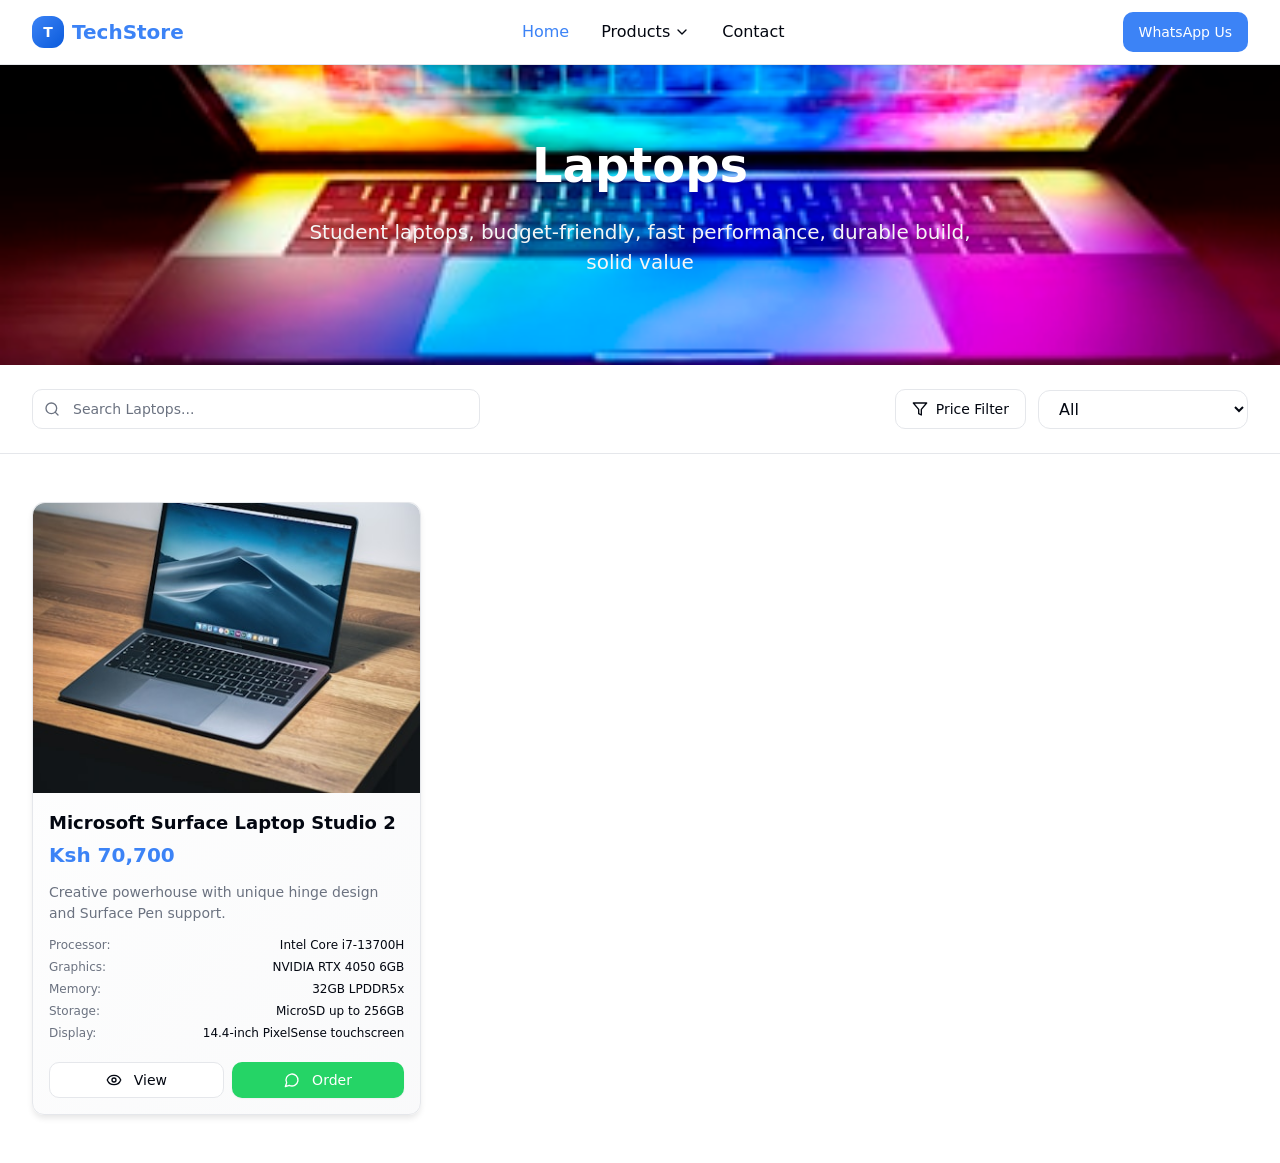
==== laptops.html @ a13b2b10 "Added all category pages" ====
<html lang="en">
  <head>
    <meta charset="UTF-8" />
    <meta name="viewport" content="width=device-width, initial-scale=1.0" />
    <title>
      TechStore Kenya - Premium Electronics &amp; Technology Products
    </title>
    <meta
      name="description"
      content="Shop premium electronics in Kenya. Phones, TVs, CCTV cameras, laptops, and mattresses with free delivery, warranty included, and 24/7 WhatsApp support."
    />
    <meta name="author" content="TechStore Kenya" />
    <meta
      name="keywords"
      content="electronics Kenya, phones Nairobi, laptops Kenya, TVs Nairobi, CCTV cameras, mattresses Kenya, technology products"
    />

    <meta
      property="og:title"
      content="TechStore Kenya - Premium Electronics &amp; Technology"
    />
    <meta
      property="og:description"
      content="Shop premium electronics in Kenya. Phones, TVs, CCTV cameras, laptops, and mattresses with free delivery, warranty included, and 24/7 WhatsApp support."
    />
    <meta property="og:type" content="website" />
    <meta property="og:url" content="https://techstore.co.ke" />
    <meta
      property="og:image"
      content="https://lovable.dev/opengraph-image-p98pqg.png"
    />

    <meta name="twitter:card" content="summary_large_image" />
    <meta
      name="twitter:title"
      content="TechStore Kenya - Premium Electronics"
    />
    <meta
      name="twitter:description"
      content="Shop premium electronics with free delivery and warranty in Kenya"
    />
    <meta
      name="twitter:image"
      content="https://lovable.dev/opengraph-image-p98pqg.png"
    />

    <script src="assets/index.js"></script>

    <link rel="stylesheet" crossorigin="" href="/assets/index.css" />
  </head>
  <body>
    <div id="root">
      <div
        role="region"
        aria-label="Notifications (F8)"
        tabindex="-1"
        style="pointer-events: none"
      >
        <ol
          tabindex="-1"
          class="fixed top-0 z-[100] flex max-h-screen w-full flex-col-reverse p-4 sm:bottom-0 sm:right-0 sm:top-auto sm:flex-col md:max-w-[420px]"
        ></ol>
      </div>
      <section
        aria-label="Notifications alt+T"
        tabindex="-1"
        aria-live="polite"
        aria-relevant="additions text"
        aria-atomic="false"
      ></section>
      <a href="#main-content" class="skip-link">Skip to main content</a>
      <header
        class="bg-white/95 backdrop-blur-md border-b border-border sticky top-0 z-40 shadow-sm"
      >
        <nav
          class="max-w-7xl mx-auto px-4 sm:px-6 lg:px-8"
          role="navigation"
          aria-label="Main navigation"
        >
          <div class="flex justify-between items-center h-16">
            <a
              class="flex items-center space-x-2 font-bold text-xl text-primary hover:text-primary-dark transition-colors duration-200"
              aria-label="TechStore - Go to homepage"
              href="/"
              ><div
                class="h-8 w-8 bg-gradient-primary rounded-lg flex items-center justify-center"
              >
                <span class="text-white font-bold text-sm">T</span>
              </div>
              <span>TechStore</span></a
            >
            <div class="hidden md:flex items-center space-x-8">
              <a
                class="text-foreground hover:text-primary transition-colors duration-200 font-medium text-primary"
                href="/"
                >Home</a
              >
              <div class="relative">
                <button
                  id="products"
                  class="flex items-center space-x-1 text-foreground hover:text-primary transition-colors duration-200 font-medium"
                  aria-expanded="false"
                  aria-haspopup="true"
                  type="button"
                >
                  <span>Products</span
                  ><svg
                    id="upsvg"
                    xmlns="http://www.w3.org/2000/svg"
                    width="24"
                    height="24"
                    viewBox="0 0 24 24"
                    fill="none"
                    stroke="currentColor"
                    stroke-width="2"
                    stroke-linecap="round"
                    stroke-linejoin="round"
                    class="lucide lucide-chevron-down h-4 w-4 transition-transform duration-200"
                  >
                    <path d="m6 9 6 6 6-6"></path>
                  </svg>
                </button>
                <div class="products-popup relative" style="display: none">
                  <div
                    class="absolute top-full left-0 mt-2 w-64 bg-white rounded-xl shadow-lg border border-border z-50 py-2"
                    role="menu"
                    aria-label="Product categories"
                  >
                    <a
                      class="flex items-center px-4 py-3 text-foreground hover:bg-muted/50 hover:text-primary transition-colors duration-200"
                      role="menuitem"
                      href="phones.html"
                      ><svg
                        xmlns="http://www.w3.org/2000/svg"
                        width="24"
                        height="24"
                        viewBox="0 0 24 24"
                        fill="none"
                        stroke="currentColor"
                        stroke-width="2"
                        stroke-linecap="round"
                        stroke-linejoin="round"
                        class="lucide lucide-smartphone h-5 w-5 mr-3 text-primary"
                      >
                        <rect
                          width="14"
                          height="20"
                          x="5"
                          y="2"
                          rx="2"
                          ry="2"
                        ></rect>
                        <path d="M12 18h.01"></path>
                      </svg>
                      <div>
                        <div class="font-medium">Phones</div>
                        <div class="text-xs text-muted-foreground">
                          Latest smartphones and mobile devices
                        </div>
                      </div></a
                    ><a
                      class="flex items-center px-4 py-3 text-foreground hover:bg-muted/50 hover:text-primary transition-colors duration-200"
                      role="menuitem"
                      href="tvs.html"
                      ><svg
                        xmlns="http://www.w3.org/2000/svg"
                        width="24"
                        height="24"
                        viewBox="0 0 24 24"
                        fill="none"
                        stroke="currentColor"
                        stroke-width="2"
                        stroke-linecap="round"
                        stroke-linejoin="round"
                        class="lucide lucide-tv h-5 w-5 mr-3 text-primary"
                      >
                        <rect
                          width="20"
                          height="15"
                          x="2"
                          y="7"
                          rx="2"
                          ry="2"
                        ></rect>
                        <polyline points="17 2 12 7 7 2"></polyline>
                      </svg>
                      <div>
                        <div class="font-medium">TVs</div>
                        <div class="text-xs text-muted-foreground">
                          Smart TVs and entertainment systems
                        </div>
                      </div></a
                    ><a
                      class="flex items-center px-4 py-3 text-foreground hover:bg-muted/50 hover:text-primary transition-colors duration-200"
                      role="menuitem"
                      href="cctv.html"
                      ><svg
                        xmlns="http://www.w3.org/2000/svg"
                        width="24"
                        height="24"
                        viewBox="0 0 24 24"
                        fill="none"
                        stroke="currentColor"
                        stroke-width="2"
                        stroke-linecap="round"
                        stroke-linejoin="round"
                        class="lucide lucide-camera h-5 w-5 mr-3 text-primary"
                      >
                        <path
                          d="M14.5 4h-5L7 7H4a2 2 0 0 0-2 2v9a2 2 0 0 0 2 2h16a2 2 0 0 0 2-2V9a2 2 0 0 0-2-2h-3l-2.5-3z"
                        ></path>
                        <circle cx="12" cy="13" r="3"></circle>
                      </svg>
                      <div>
                        <div class="font-medium">CCTV Cameras</div>
                        <div class="text-xs text-muted-foreground">
                          Security cameras and surveillance systems
                        </div>
                      </div></a
                    ><a
                      class="flex items-center px-4 py-3 text-foreground hover:bg-muted/50 hover:text-primary transition-colors duration-200"
                      role="menuitem"
                      href="laptops.html"
                      ><svg
                        xmlns="http://www.w3.org/2000/svg"
                        width="24"
                        height="24"
                        viewBox="0 0 24 24"
                        fill="none"
                        stroke="currentColor"
                        stroke-width="2"
                        stroke-linecap="round"
                        stroke-linejoin="round"
                        class="lucide lucide-laptop h-5 w-5 mr-3 text-primary"
                      >
                        <path
                          d="M20 16V7a2 2 0 0 0-2-2H6a2 2 0 0 0-2 2v9m16 0H4m16 0 1.28 2.55a1 1 0 0 1-.9 1.45H3.62a1 1 0 0 1-.9-1.45L4 16"
                        ></path>
                      </svg>
                      <div>
                        <div class="font-medium">Laptops</div>
                        <div class="text-xs text-muted-foreground">
                          Computers and computing devices
                        </div>
                      </div></a
                    ><a
                      class="flex items-center px-4 py-3 text-foreground hover:bg-muted/50 hover:text-primary transition-colors duration-200"
                      role="menuitem"
                      href="mattresses.html"
                      ><svg
                        xmlns="http://www.w3.org/2000/svg"
                        width="24"
                        height="24"
                        viewBox="0 0 24 24"
                        fill="none"
                        stroke="currentColor"
                        stroke-width="2"
                        stroke-linecap="round"
                        stroke-linejoin="round"
                        class="lucide lucide-bed h-5 w-5 mr-3 text-primary"
                      >
                        <path d="M2 4v16"></path>
                        <path d="M2 8h18a2 2 0 0 1 2 2v10"></path>
                        <path d="M2 17h20"></path>
                        <path d="M6 8v9"></path>
                      </svg>
                      <div>
                        <div class="font-medium">Mattresses</div>
                        <div class="text-xs text-muted-foreground">
                          Comfortable beds and sleep solutions
                        </div>
                      </div></a
                    >
                  </div>
                </div>
              </div>
              <a
                href="tel:+254796020142"
                class="text-foreground hover:text-primary transition-colors duration-200 font-medium"
                >Contact</a
              >
            </div>
            <div class="hidden md:block">
              <a
                href="https://wa.me/254796020142?text=Hello%2C%20I'm%20interested%20in%20your%20products"
                target="_blank"
                rel="noopener noreferrer"
                aria-label="Contact us on WhatsApp"
                class="inline-flex items-center justify-center gap-2 whitespace-nowrap rounded-md text-sm font-medium ring-offset-background focus-visible:outline-none focus-visible:ring-2 focus-visible:ring-ring focus-visible:ring-offset-2 disabled:pointer-events-none disabled:opacity-50 [&amp;_svg]:pointer-events-none [&amp;_svg]:size-4 [&amp;_svg]:shrink-0 bg-primary text-primary-foreground hover:bg-primary/90 h-10 px-4 py-2 whatsapp-btn transition-all duration-200 hover:scale-105"
                >WhatsApp Us</a
              >
            </div>
            <button
              class="md:hidden p-2 text-foreground hover:text-primary transition-colors duration-200"
              aria-expanded="false"
              aria-label="Toggle mobile menu"
              type="button"
            >
              <svg
                xmlns="http://www.w3.org/2000/svg"
                width="24"
                height="24"
                viewBox="0 0 24 24"
                fill="none"
                stroke="currentColor"
                stroke-width="2"
                stroke-linecap="round"
                stroke-linejoin="round"
                class="lucide lucide-menu h-6 w-6"
              >
                <line x1="4" x2="20" y1="12" y2="12"></line>
                <line x1="4" x2="20" y1="6" y2="6"></line>
                <line x1="4" x2="20" y1="18" y2="18"></line>
              </svg>
            </button>
          </div>
          <div
            class="mobile-nav md:hidden py-4 space-y-2 border-t border-border mt-4 animate-fade-in"
          >
            <a
              class="block px-4 py-3 text-foreground hover:text-primary hover:bg-muted/50 rounded-lg transition-colors duration-200 font-medium"
              href="/"
              >Home</a
            >
            <div class="space-y-1">
              <div
                class="px-4 py-2 text-sm font-semibold text-muted-foreground"
              >
                Categories
              </div>
              <a
                class="flex items-center px-4 py-3 ml-4 text-foreground hover:text-primary hover:bg-muted/50 rounded-lg transition-colors duration-200 bg-muted/50"
                href="phones.html"
                ><svg
                  xmlns="http://www.w3.org/2000/svg"
                  width="24"
                  height="24"
                  viewBox="0 0 24 24"
                  fill="none"
                  stroke="currentColor"
                  stroke-width="2"
                  stroke-linecap="round"
                  stroke-linejoin="round"
                  class="lucide lucide-smartphone h-4 w-4 mr-3"
                >
                  <rect width="14" height="20" x="5" y="2" rx="2" ry="2"></rect>
                  <path d="M12 18h.01"></path></svg
                >Phones</a
              ><a
                class="flex items-center px-4 py-3 ml-4 text-foreground hover:text-primary hover:bg-muted/50 rounded-lg transition-colors duration-200"
                href="tvs.html"
                ><svg
                  xmlns="http://www.w3.org/2000/svg"
                  width="24"
                  height="24"
                  viewBox="0 0 24 24"
                  fill="none"
                  stroke="currentColor"
                  stroke-width="2"
                  stroke-linecap="round"
                  stroke-linejoin="round"
                  class="lucide lucide-tv h-4 w-4 mr-3"
                >
                  <rect width="20" height="15" x="2" y="7" rx="2" ry="2"></rect>
                  <polyline points="17 2 12 7 7 2"></polyline></svg
                >TVs</a
              ><a
                class="flex items-center px-4 py-3 ml-4 text-foreground hover:text-primary hover:bg-muted/50 rounded-lg transition-colors duration-200"
                href="cctv.html"
                ><svg
                  xmlns="http://www.w3.org/2000/svg"
                  width="24"
                  height="24"
                  viewBox="0 0 24 24"
                  fill="none"
                  stroke="currentColor"
                  stroke-width="2"
                  stroke-linecap="round"
                  stroke-linejoin="round"
                  class="lucide lucide-camera h-4 w-4 mr-3"
                >
                  <path
                    d="M14.5 4h-5L7 7H4a2 2 0 0 0-2 2v9a2 2 0 0 0 2 2h16a2 2 0 0 0 2-2V9a2 2 0 0 0-2-2h-3l-2.5-3z"
                  ></path>
                  <circle cx="12" cy="13" r="3"></circle></svg
                >CCTV Cameras</a
              ><a
                class="text-primary flex items-center px-4 py-3 ml-4 text-foreground hover:text-primary hover:bg-muted/50 rounded-lg transition-colors duration-200"
                href="laptops.html"
                ><svg
                  xmlns="http://www.w3.org/2000/svg"
                  width="24"
                  height="24"
                  viewBox="0 0 24 24"
                  fill="none"
                  stroke="currentColor"
                  stroke-width="2"
                  stroke-linecap="round"
                  stroke-linejoin="round"
                  class="lucide lucide-laptop h-4 w-4 mr-3"
                >
                  <path
                    d="M20 16V7a2 2 0 0 0-2-2H6a2 2 0 0 0-2 2v9m16 0H4m16 0 1.28 2.55a1 1 0 0 1-.9 1.45H3.62a1 1 0 0 1-.9-1.45L4 16"
                  ></path></svg
                >Laptops</a
              ><a
                class="flex items-center px-4 py-3 ml-4 text-foreground hover:text-primary hover:bg-muted/50 rounded-lg transition-colors duration-200"
                href="mattresses.html"
                ><svg
                  xmlns="http://www.w3.org/2000/svg"
                  width="24"
                  height="24"
                  viewBox="0 0 24 24"
                  fill="none"
                  stroke="currentColor"
                  stroke-width="2"
                  stroke-linecap="round"
                  stroke-linejoin="round"
                  class="lucide lucide-bed h-4 w-4 mr-3"
                >
                  <path d="M2 4v16"></path>
                  <path d="M2 8h18a2 2 0 0 1 2 2v10"></path>
                  <path d="M2 17h20"></path>
                  <path d="M6 8v9"></path></svg
                >Mattresses</a
              >
            </div>
            <a
              href="tel:+254796020142"
              class="block px-4 py-3 text-foreground hover:text-primary hover:bg-muted/50 rounded-lg transition-colors duration-200 font-medium"
              >Contact Us</a
            >
            <div class="px-4 pt-4">
              <a
                href="https://wa.me/254796020142?text=Hello%2C%20I'm%20interested%20in%20your%20products"
                target="_blank"
                rel="noopener noreferrer"
                aria-label="Contact us on WhatsApp"
                class="inline-flex items-center justify-center gap-2 whitespace-nowrap rounded-md text-sm font-medium ring-offset-background focus-visible:outline-none focus-visible:ring-2 focus-visible:ring-ring focus-visible:ring-offset-2 disabled:pointer-events-none disabled:opacity-50 [&amp;_svg]:pointer-events-none [&amp;_svg]:size-4 [&amp;_svg]:shrink-0 bg-primary text-primary-foreground hover:bg-primary/90 h-10 px-4 py-2 w-full whatsapp-btn transition-all duration-200"
                >WhatsApp Us</a
              >
            </div>
          </div>
        </nav>
      </header>
      <main id="main-content" class="min-h-screen bg-background">
        <section
          class="bg-gradient-hero py-16"
          style="
            background: url('assets/hero-laptop.jpg');
            background-position: center center;
            background-size: cover;
            background-attachment: scroll;
            background-repeat: no-repeat;
          "
        >
          <div class="max-w-7xl mx-auto px-4 sm:px-6 lg:px-8">
            <div class="text-center scroll-reveal revealed">
              <h1
                class="text-4xl sm:text-5xl font-bold text-primary mb-4"
                style="color: white"
              >
                Laptops
              </h1>
              <p
                class="text-xl mb-6 max-w-2xl mx-auto"
                style="color: whitesmoke"
              >
                Student laptops, budget‑friendly, fast performance, durable
                build, solid value
              </p>
            </div>
          </div>
        </section>
        <section class="bg-white border-b border-border">
          <div class="max-w-7xl mx-auto px-4 sm:px-6 lg:px-8 py-6">
            <div
              class="flex flex-col lg:flex-row gap-4 items-start lg:items-center justify-between"
            >
              <div class="relative flex-1 max-w-md">
                <svg
                  xmlns="http://www.w3.org/2000/svg"
                  width="24"
                  height="24"
                  viewBox="0 0 24 24"
                  fill="none"
                  stroke="currentColor"
                  stroke-width="2"
                  stroke-linecap="round"
                  stroke-linejoin="round"
                  class="lucide lucide-search absolute left-3 top-1/2 transform -translate-y-1/2 h-4 w-4 text-muted-foreground"
                >
                  <circle cx="11" cy="11" r="8"></circle>
                  <path d="m21 21-4.3-4.3"></path></svg
                ><input
                  id="search"
                  type="search"
                  class="flex h-10 w-full rounded-md border border-input bg-background px-3 text-base ring-offset-background file:border-0 file:bg-transparent file:text-sm file:font-medium file:text-foreground placeholder:text-muted-foreground focus-visible:outline-none focus-visible:ring-2 focus-visible:ring-ring focus-visible:ring-offset-2 disabled:cursor-not-allowed disabled:opacity-50 md:text-sm pl-10 pr-4 py-2"
                  placeholder="Search Laptops..."
                  aria-label="Search Laptops"
                  value=""
                />
              </div>
              <div class="flex flex-wrap gap-3 items-center">
                <div class="relative">
                  <button
                    class="justify-center whitespace-nowrap rounded-md text-sm font-medium ring-offset-background transition-colors focus-visible:outline-none focus-visible:ring-2 focus-visible:ring-ring focus-visible:ring-offset-2 disabled:pointer-events-none disabled:opacity-50 [&amp;_svg]:pointer-events-none [&amp;_svg]:size-4 [&amp;_svg]:shrink-0 border border-input bg-background hover:bg-accent hover:text-accent-foreground h-10 px-4 py-2 flex items-center gap-2"
                    aria-expanded="false"
                    aria-haspopup="true"
                  >
                    <svg
                      xmlns="http://www.w3.org/2000/svg"
                      width="24"
                      height="24"
                      viewBox="0 0 24 24"
                      fill="none"
                      stroke="currentColor"
                      stroke-width="2"
                      stroke-linecap="round"
                      stroke-linejoin="round"
                      class="lucide lucide-filter h-4 w-4"
                    >
                      <polygon
                        points="22 3 2 3 10 12.46 10 19 14 21 14 12.46 22 3"
                      ></polygon>
                    </svg>
                    Price Filter
                  </button>
                </div>
                <select
                  class="px-4 py-2 border border-border rounded-lg bg-white text-foreground focus:outline-none focus:ring-2 focus:ring-primary"
                  aria-label="Sort products by"
                >
                  <option id="all-prices" value="all">All</option>
                  <option id="lt-30k" value="less-than-30k">
                    Less Than 30,000
                  </option>
                  <option id="lt-50k" value="less-than-50k">
                    Less Than 50,000
                  </option>
                  <option id="lt-100k" value="less-than-100k">
                    Less Than 100,000
                  </option>
                  <option id="gt-100k" value="more-than-100k">
                    More Than 100,000
                  </option>
                </select>
              </div>
            </div>
          </div>
        </section>

        <div
          id="modal-holder"
          class="modal-overlay animate-fade-in"
          role="dialog"
          aria-modal="true"
          aria-labelledby="modal-title"
          aria-describedby="modal-description"
          style="display: none"
        >
          <div id="modal" class="modal-content animate-slide-up relative">
            <button
              id="modal-close-btn"
              class="absolute top-4 right-4 z-10 bg-white/90 backdrop-blur-sm rounded-full p-2 shadow-md hover:bg-white transition-all duration-200 focus:outline-none focus:ring-2 focus:ring-primary"
              aria-label="Close product details"
              type="button"
            >
              <svg
                xmlns="http://www.w3.org/2000/svg"
                width="24"
                height="24"
                viewBox="0 0 24 24"
                fill="none"
                stroke="currentColor"
                stroke-width="2"
                stroke-linecap="round"
                stroke-linejoin="round"
                class="lucide lucide-x h-5 w-5"
              >
                <path d="M18 6 6 18"></path>
                <path d="m6 6 12 12"></path>
              </svg>
            </button>
            <div class="grid md:grid-cols-2 gap-6">
              <div class="relative">
                <div
                  class="aspect-square overflow-hidden rounded-xl bg-muted/30"
                >
                  <img
                    id="modal-image"
                    src=""
                    alt=""
                    class="h-full w-full object-cover"
                    sizes="(max-width: 768px) 100vw, 50vw"
                  />
                </div>
              </div>
              <div class="p-6 space-y-6">
                <div>
                  <h1
                    id="modal-name"
                    class="text-2xl md:text-3xl font-bold text-foreground mb-2"
                  ></h1>
                  <div class="flex items-center gap-3 mb-4">
                    <span class="text-3xl font-bold text-primary"
                      >Ksh&nbsp;<span id="modal-price"></span
                    ></span>
                  </div>
                  <div class="flex items-center gap-2 mb-4">
                    <div class="h-2 w-2 bg-green-500 rounded-full"></div>
                    <span class="text-sm text-green-600 font-medium"
                      >In Stock</span
                    >
                  </div>
                </div>
                <div>
                  <p
                    id="modal-description"
                    class="text-muted-foreground leading-relaxed"
                  ></p>
                </div>
                <div>
                  <h2 class="text-lg font-semibold mb-3">Specifications</h2>
                  <div id="modal-specs" class="space-y-2"></div>
                </div>

                <div class="space-y-3 pt-4">
                  <button
                    id="order-btn"
                    class="inline-flex items-center justify-center gap-2 whitespace-nowrap font-medium ring-offset-background focus-visible:outline-none focus-visible:ring-2 focus-visible:ring-ring focus-visible:ring-offset-2 disabled:pointer-events-none [&amp;_svg]:pointer-events-none [&amp;_svg]:size-4 [&amp;_svg]:shrink-0 bg-whatsapp text-whatsapp-foreground hover:bg-whatsapp-hover shadow-sm hover:shadow-md h-11 rounded-md px-8 w-full transition-all duration-200 disabled:opacity-50 disabled:cursor-not-allowed text-lg py-6"
                    aria-label="Order Samsung Galaxy S24 Ultra via WhatsApp"
                  >
                    <svg
                      xmlns="http://www.w3.org/2000/svg"
                      width="24"
                      height="24"
                      viewBox="0 0 24 24"
                      fill="none"
                      stroke="currentColor"
                      stroke-width="2"
                      stroke-linecap="round"
                      stroke-linejoin="round"
                      class="lucide lucide-message-circle h-5 w-5 mr-2"
                    >
                      <path d="M7.9 20A9 9 0 1 0 4 16.1L2 22Z"></path></svg
                    >Order via WhatsApp
                  </button>

                  <p class="text-xs text-muted-foreground text-center">
                    Click to start a WhatsApp conversation with our sales team
                  </p>
                </div>
              </div>
            </div>
          </div>
        </div>

        <section class="py-12">
          <div class="max-w-7xl mx-auto px-4 sm:px-6 lg:px-8">
            <div class="products-grid">
              <div class="scroll-reveal revealed" style="animation-delay: 0ms">
                <article
                  class="product-card group cursor-pointer transition-all duration-300 focus-within:ring-2 focus-within:ring-primary/50 h-full"
                  tabindex="0"
                  role="button"
                  aria-label="View details for phone"
                >
                  <div
                    class="aspect-product overflow-hidden rounded-t-xl bg-muted/30"
                  >
                    <img
                      src="assets/laptop.jpg"
                      alt="Oppo A5 Pro"
                      loading="lazy"
                      class="product-image h-full w-full object-cover transition-transform duration-300 group-hover:scale-105"
                      sizes="(max-width: 768px) 100vw, (max-width: 1200px) 50vw, 33vw"
                    />
                    <div
                      class="absolute top-3 left-3 flex flex-col gap-2"
                    ></div>
                  </div>
                  <div class="p-4 space-y-3">
                    <div class="space-y-1">
                      <h3
                        class="product-name text-lg font-semibold text-card-foreground line-clamp-2 group-hover:text-primary transition-colors"
                      >
                        Microsoft Surface Laptop Studio 2
                      </h3>
                      <div class="flex items-center gap-2">
                        <span class="text-xl font-bold text-primary"
                          >Ksh&nbsp;<span class="product-price"
                            >70,700</span
                          ></span
                        ><!--<span
                          class="text-sm text-muted-foreground line-through"
                          >Ksh&nbsp;159,999</span
                        > -->
                      </div>
                    </div>
                    <p
                      class="product-description text-sm text-muted-foreground line-clamp-2"
                    >
                      Creative powerhouse with unique hinge design and Surface
                      Pen support.
                    </p>
                    <div class="product-specs space-y-1">
                      <div class="flex justify-between text-xs">
                        <span class="text-muted-foreground">Processor:</span
                        ><span class="text-card-foreground font-medium"
                          >Intel Core i7-13700H</span
                        >
                      </div>
                      <div class="flex justify-between text-xs">
                        <span class="text-muted-foreground">Graphics:</span
                        ><span class="text-card-foreground font-medium"
                          >NVIDIA RTX 4050 6GB</span
                        >
                      </div>
                      <div class="flex justify-between text-xs">
                        <span class="text-muted-foreground">Memory:</span
                        ><span class="text-card-foreground font-medium"
                          >32GB LPDDR5x</span
                        >
                      </div>
                      <div class="flex justify-between text-xs">
                        <span class="text-muted-foreground">Storage:</span
                        ><span class="text-card-foreground font-medium"
                          >MicroSD up to 256GB</span
                        >
                      </div>
                      <div class="flex justify-between text-xs">
                        <span class="text-muted-foreground">Display:</span
                        ><span class="text-card-foreground font-medium"
                          >14.4-inch PixelSense touchscreen</span
                        >
                      </div>
                    </div>
                    <div class="flex gap-2 pt-2">
                      <button
                        class="view-modal inline-flex items-center justify-center gap-2 whitespace-nowrap text-sm font-medium ring-offset-background focus-visible:outline-none focus-visible:ring-2 focus-visible:ring-ring focus-visible:ring-offset-2 disabled:pointer-events-none disabled:opacity-50 [&amp;_svg]:pointer-events-none [&amp;_svg]:size-4 [&amp;_svg]:shrink-0 border border-input bg-background h-9 rounded-md px-3 flex-1 transition-all duration-200 hover:bg-primary hover:text-primary-foreground"
                        aria-label="View details for phone"
                      >
                        <svg
                          xmlns="http://www.w3.org/2000/svg"
                          width="24"
                          height="24"
                          viewBox="0 0 24 24"
                          fill="none"
                          stroke="currentColor"
                          stroke-width="2"
                          stroke-linecap="round"
                          stroke-linejoin="round"
                          class="lucide lucide-eye h-4 w-4 mr-1"
                        >
                          <path
                            d="M2.062 12.348a1 1 0 0 1 0-.696 10.75 10.75 0 0 1 19.876 0 1 1 0 0 1 0 .696 10.75 10.75 0 0 1-19.876 0"
                          ></path>
                          <circle cx="12" cy="12" r="3"></circle></svg
                        >View</button
                      ><button
                        class="inline-flex items-center justify-center gap-2 whitespace-nowrap text-sm font-medium ring-offset-background focus-visible:outline-none focus-visible:ring-2 focus-visible:ring-ring focus-visible:ring-offset-2 disabled:pointer-events-none [&amp;_svg]:pointer-events-none [&amp;_svg]:size-4 [&amp;_svg]:shrink-0 bg-whatsapp text-whatsapp-foreground hover:bg-whatsapp-hover shadow-sm hover:shadow-md h-9 rounded-md px-3 flex-1 transition-all duration-200 disabled:opacity-50 disabled:cursor-not-allowed"
                        aria-label="Order phone via WhatsApp"
                      >
                        <svg
                          xmlns="http://www.w3.org/2000/svg"
                          width="24"
                          height="24"
                          viewBox="0 0 24 24"
                          fill="none"
                          stroke="currentColor"
                          stroke-width="2"
                          stroke-linecap="round"
                          stroke-linejoin="round"
                          class="lucide lucide-message-circle h-4 w-4 mr-1"
                        >
                          <path d="M7.9 20A9 9 0 1 0 4 16.1L2 22Z"></path></svg
                        >Order
                      </button>
                    </div>
                  </div>
                </article>
              </div>
            </div>
          </div>
        </section>
      </main>
    </div>
  </body>
</html>
---- assets/index.css ----
*,
:before,
:after {
  --tw-border-spacing-x: 0;
  --tw-border-spacing-y: 0;
  --tw-translate-x: 0;
  --tw-translate-y: 0;
  --tw-rotate: 0;
  --tw-skew-x: 0;
  --tw-skew-y: 0;
  --tw-scale-x: 1;
  --tw-scale-y: 1;
  --tw-pan-x: ;
  --tw-pan-y: ;
  --tw-pinch-zoom: ;
  --tw-scroll-snap-strictness: proximity;
  --tw-gradient-from-position: ;
  --tw-gradient-via-position: ;
  --tw-gradient-to-position: ;
  --tw-ordinal: ;
  --tw-slashed-zero: ;
  --tw-numeric-figure: ;
  --tw-numeric-spacing: ;
  --tw-numeric-fraction: ;
  --tw-ring-inset: ;
  --tw-ring-offset-width: 0px;
  --tw-ring-offset-color: #fff;
  --tw-ring-color: rgb(59 130 246 / 0.5);
  --tw-ring-offset-shadow: 0 0 #0000;
  --tw-ring-shadow: 0 0 #0000;
  --tw-shadow: 0 0 #0000;
  --tw-shadow-colored: 0 0 #0000;
  --tw-blur: ;
  --tw-brightness: ;
  --tw-contrast: ;
  --tw-grayscale: ;
  --tw-hue-rotate: ;
  --tw-invert: ;
  --tw-saturate: ;
  --tw-sepia: ;
  --tw-drop-shadow: ;
  --tw-backdrop-blur: ;
  --tw-backdrop-brightness: ;
  --tw-backdrop-contrast: ;
  --tw-backdrop-grayscale: ;
  --tw-backdrop-hue-rotate: ;
  --tw-backdrop-invert: ;
  --tw-backdrop-opacity: ;
  --tw-backdrop-saturate: ;
  --tw-backdrop-sepia: ;
  --tw-contain-size: ;
  --tw-contain-layout: ;
  --tw-contain-paint: ;
  --tw-contain-style: ;
}

::backdrop {
  --tw-border-spacing-x: 0;
  --tw-border-spacing-y: 0;
  --tw-translate-x: 0;
  --tw-translate-y: 0;
  --tw-rotate: 0;
  --tw-skew-x: 0;
  --tw-skew-y: 0;
  --tw-scale-x: 1;
  --tw-scale-y: 1;
  --tw-pan-x: ;
  --tw-pan-y: ;
  --tw-pinch-zoom: ;
  --tw-scroll-snap-strictness: proximity;
  --tw-gradient-from-position: ;
  --tw-gradient-via-position: ;
  --tw-gradient-to-position: ;
  --tw-ordinal: ;
  --tw-slashed-zero: ;
  --tw-numeric-figure: ;
  --tw-numeric-spacing: ;
  --tw-numeric-fraction: ;
  --tw-ring-inset: ;
  --tw-ring-offset-width: 0px;
  --tw-ring-offset-color: #fff;
  --tw-ring-color: rgb(59 130 246 / 0.5);
  --tw-ring-offset-shadow: 0 0 #0000;
  --tw-ring-shadow: 0 0 #0000;
  --tw-shadow: 0 0 #0000;
  --tw-shadow-colored: 0 0 #0000;
  --tw-blur: ;
  --tw-brightness: ;
  --tw-contrast: ;
  --tw-grayscale: ;
  --tw-hue-rotate: ;
  --tw-invert: ;
  --tw-saturate: ;
  --tw-sepia: ;
  --tw-drop-shadow: ;
  --tw-backdrop-blur: ;
  --tw-backdrop-brightness: ;
  --tw-backdrop-contrast: ;
  --tw-backdrop-grayscale: ;
  --tw-backdrop-hue-rotate: ;
  --tw-backdrop-invert: ;
  --tw-backdrop-opacity: ;
  --tw-backdrop-saturate: ;
  --tw-backdrop-sepia: ;
  --tw-contain-size: ;
  --tw-contain-layout: ;
  --tw-contain-paint: ;
  --tw-contain-style: ;
}

*,
:before,
:after {
  box-sizing: border-box;
  border-width: 0;
  border-style: solid;
  border-color: #e5e7eb;
}

:before,
:after {
  --tw-content: "";
}

html,
:host {
  line-height: 1.5;
  -webkit-text-size-adjust: 100%;
  -moz-tab-size: 4;
  -o-tab-size: 4;
  tab-size: 4;
  font-family: Inter, system-ui, -apple-system, sans-serif;
  font-feature-settings: normal;
  font-variation-settings: normal;
  -webkit-tap-highlight-color: transparent;
}

body {
  margin: 0;
  line-height: inherit;
}

hr {
  height: 0;
  color: inherit;
  border-top-width: 1px;
}

abbr:where([title]) {
  -webkit-text-decoration: underline dotted;
  text-decoration: underline dotted;
}

h1,
h2,
h3,
h4,
h5,
h6 {
  font-size: inherit;
  font-weight: inherit;
}

a {
  color: inherit;
  text-decoration: inherit;
}

b,
strong {
  font-weight: bolder;
}

code,
kbd,
samp,
pre {
  font-family: ui-monospace, SFMono-Regular, Menlo, Monaco, Consolas,
    Liberation Mono, Courier New, monospace;
  font-feature-settings: normal;
  font-variation-settings: normal;
  font-size: 1em;
}

small {
  font-size: 80%;
}

sub,
sup {
  font-size: 75%;
  line-height: 0;
  position: relative;
  vertical-align: baseline;
}

sub {
  bottom: -0.25em;
}

sup {
  top: -0.5em;
}

table {
  text-indent: 0;
  border-color: inherit;
  border-collapse: collapse;
}

button,
input,
optgroup,
select,
textarea {
  font-family: inherit;
  font-feature-settings: inherit;
  font-variation-settings: inherit;
  font-size: 100%;
  font-weight: inherit;
  line-height: inherit;
  letter-spacing: inherit;
  color: inherit;
  margin: 0;
  padding: 0;
}

button,
select {
  text-transform: none;
}

button,
input:where([type="button"]),
input:where([type="reset"]),
input:where([type="submit"]) {
  -webkit-appearance: button;
  background-color: transparent;
  background-image: none;
}

:-moz-focusring {
  outline: auto;
}

:-moz-ui-invalid {
  box-shadow: none;
}

progress {
  vertical-align: baseline;
}

::-webkit-inner-spin-button,
::-webkit-outer-spin-button {
  height: auto;
}

[type="search"] {
  -webkit-appearance: textfield;
  outline-offset: -2px;
}

::-webkit-search-decoration {
  -webkit-appearance: none;
}

::-webkit-file-upload-button {
  -webkit-appearance: button;
  font: inherit;
}

summary {
  display: list-item;
}

blockquote,
dl,
dd,
h1,
h2,
h3,
h4,
h5,
h6,
hr,
figure,
p,
pre {
  margin: 0;
}

fieldset {
  margin: 0;
  padding: 0;
}

legend {
  padding: 0;
}

ol,
ul,
menu {
  list-style: none;
  margin: 0;
  padding: 0;
}

dialog {
  padding: 0;
}

textarea {
  resize: vertical;
}

input::-moz-placeholder,
textarea::-moz-placeholder {
  opacity: 1;
  color: #9ca3af;
}

input::placeholder,
textarea::placeholder {
  opacity: 1;
  color: #9ca3af;
}

button,
[role="button"] {
  cursor: pointer;
}

:disabled {
  cursor: default;
}

img,
svg,
video,
canvas,
audio,
iframe,
embed,
object {
  display: block;
  vertical-align: middle;
}

img,
video {
  max-width: 100%;
  height: auto;
}

[hidden]:where(:not([hidden="until-found"])) {
  display: none;
}

:root {
  --primary: 217 91% 60%;
  --primary-foreground: 0 0% 100%;
  --primary-light: 217 91% 85%;
  --primary-dark: 217 91% 45%;
  --secondary: 220 14% 96%;
  --secondary-foreground: 220 9% 46%;
  --muted: 220 14% 96%;
  --muted-foreground: 220 9% 46%;
  --background: 0 0% 100%;
  --foreground: 224 71% 4%;
  --card: 0 0% 100%;
  --card-foreground: 224 71% 4%;
  --accent: 217 91% 60%;
  --accent-foreground: 0 0% 100%;
  --hover: 217 91% 55%;
  --focus: 217 91% 50%;
  --whatsapp: 142 70% 49%;
  --whatsapp-foreground: 0 0% 100%;
  --whatsapp-hover: 142 70% 44%;
  --success: 142 70% 49%;
  --success-foreground: 0 0% 100%;
  --warning: 38 92% 50%;
  --warning-foreground: 0 0% 100%;
  --destructive: 0 84% 60%;
  --destructive-foreground: 0 0% 100%;
  --border: 220 14% 91%;
  --input: 220 14% 91%;
  --ring: 217 91% 60%;
  --popover: 0 0% 100%;
  --popover-foreground: 224 71% 4%;
  --radius: 12px;
  --shadow-sm: 0 1px 2px 0 rgb(0 0 0 / 0.05);
  --shadow: 0 4px 6px -1px rgb(0 0 0 / 0.1);
  --shadow-lg: 0 10px 15px -3px rgb(0 0 0 / 0.1);
  --shadow-xl: 0 20px 25px -5px rgb(0 0 0 / 0.1);
  --gradient-primary: linear-gradient(
    135deg,
    hsl(217 91% 60%) 0%,
    hsl(217 91% 45%) 100%
  );
  --gradient-hero: linear-gradient(
    135deg,
    hsl(217 91% 60% / 0.1) 0%,
    hsl(217 91% 45% / 0.05) 100%
  );
  --gradient-card: linear-gradient(
    135deg,
    hsl(0 0% 100%) 0%,
    hsl(220 14% 98%) 100%
  );
  --font-sans: "Inter", system-ui, -apple-system, sans-serif;
  --text-xs: 0.75rem;
  --text-sm: 0.875rem;
  --text-base: 1rem;
  --text-lg: 1.125rem;
  --text-xl: 1.25rem;
  --text-2xl: 1.5rem;
  --text-3xl: 1.875rem;
  --text-4xl: 2.25rem;
  --text-5xl: 3rem;
  --space-xs: 0.25rem;
  --space-sm: 0.5rem;
  --space-md: 1rem;
  --space-lg: 1.5rem;
  --space-xl: 2rem;
  --space-2xl: 3rem;
  --space-3xl: 4rem;
  --ease-out: cubic-bezier(0.16, 1, 0.3, 1);
  --ease-in-out: cubic-bezier(0.4, 0, 0.2, 1);
  --duration-fast: 0.15s;
  --duration-normal: 0.25s;
  --duration-slow: 0.35s;
  --sidebar-background: 0 0% 98%;
  --sidebar-foreground: 240 5.3% 26.1%;
  --sidebar-primary: 240 5.9% 10%;
  --sidebar-primary-foreground: 0 0% 98%;
  --sidebar-accent: 240 4.8% 95.9%;
  --sidebar-accent-foreground: 240 5.9% 10%;
  --sidebar-border: 220 13% 91%;
  --sidebar-ring: 217.2 91.2% 59.8%;
}

.dark {
  --background: 222.2 84% 4.9%;
  --foreground: 210 40% 98%;
  --card: 222.2 84% 4.9%;
  --card-foreground: 210 40% 98%;
  --popover: 222.2 84% 4.9%;
  --popover-foreground: 210 40% 98%;
  --primary: 210 40% 98%;
  --primary-foreground: 222.2 47.4% 11.2%;
  --secondary: 217.2 32.6% 17.5%;
  --secondary-foreground: 210 40% 98%;
  --muted: 217.2 32.6% 17.5%;
  --muted-foreground: 215 20.2% 65.1%;
  --accent: 217.2 32.6% 17.5%;
  --accent-foreground: 210 40% 98%;
  --destructive: 0 62.8% 30.6%;
  --destructive-foreground: 210 40% 98%;
  --border: 217.2 32.6% 17.5%;
  --input: 217.2 32.6% 17.5%;
  --ring: 212.7 26.8% 83.9%;
  --sidebar-background: 240 5.9% 10%;
  --sidebar-foreground: 240 4.8% 95.9%;
  --sidebar-primary: 224.3 76.3% 48%;
  --sidebar-primary-foreground: 0 0% 100%;
  --sidebar-accent: 240 3.7% 15.9%;
  --sidebar-accent-foreground: 240 4.8% 95.9%;
  --sidebar-border: 240 3.7% 15.9%;
  --sidebar-ring: 217.2 91.2% 59.8%;
}

* {
  border-color: hsl(var(--border));
}

body {
  background-color: hsl(var(--background));
  font-family: Inter, system-ui, -apple-system, sans-serif;
  color: hsl(var(--foreground));
  font-family: var(--font-sans);
}

*:focus-visible {
  outline: 2px solid transparent;
  outline-offset: 2px;
  --tw-ring-offset-shadow: var(--tw-ring-inset) 0 0 0
    var(--tw-ring-offset-width) var(--tw-ring-offset-color);
  --tw-ring-shadow: var(--tw-ring-inset) 0 0 0
    calc(2px + var(--tw-ring-offset-width)) var(--tw-ring-color);
  box-shadow: var(--tw-ring-offset-shadow), var(--tw-ring-shadow),
    var(--tw-shadow, 0 0 #0000);
  --tw-ring-color: hsl(var(--ring));
  --tw-ring-offset-width: 2px;
  --tw-ring-offset-color: hsl(var(--background));
}

@media (prefers-reduced-motion: no-preference) {
  html {
    scroll-behavior: smooth;
  }
}

.container {
  width: 100%;
  margin-right: auto;
  margin-left: auto;
  padding-right: 2rem;
  padding-left: 2rem;
}

@media (min-width: 1400px) {
  .container {
    max-width: 1400px;
  }
}

.hero-section {
  background: var(--gradient-hero);
  position: relative;
  overflow: hidden;
}

.product-card {
  background: var(--gradient-card);
  box-shadow: var(--shadow);
  border-radius: 0.75rem;
  border-width: 1px;
  border-color: hsl(var(--border));
  transition-property: all;
  transition-timing-function: cubic-bezier(0.4, 0, 0.2, 1);
  transition-duration: 0.3s;
  animation-duration: 0.3s;
}

.product-card:hover {
  --tw-translate-y: -0.25rem;
  transform: translate(var(--tw-translate-x), var(--tw-translate-y))
    rotate(var(--tw-rotate)) skew(var(--tw-skew-x)) skewY(var(--tw-skew-y))
    scaleX(var(--tw-scale-x)) scaleY(var(--tw-scale-y));
  --tw-shadow: var(--shadow-lg);
  --tw-shadow-colored: var(--shadow-lg);
  box-shadow: var(--tw-ring-offset-shadow, 0 0 #0000),
    var(--tw-ring-shadow, 0 0 #0000), var(--tw-shadow);
  box-shadow: var(--shadow-lg);
}

.carousel-container {
  position: relative;
}

.carousel-track {
  -ms-overflow-style: none;
  scrollbar-width: none;
}

.carousel-track::-webkit-scrollbar {
  display: none;
}

.carousel-track {
  display: flex;
  scroll-snap-type: x var(--tw-scroll-snap-strictness);
  --tw-scroll-snap-strictness: mandatory;
  gap: 1rem;
  overflow-x: auto;
  scroll-behavior: smooth;
  -webkit-overflow-scrolling: touch;
}

.carousel-item {
  flex: none;
  scroll-snap-align: start;
}

.carousel-nav-btn {
  position: absolute;
  top: 50%;
  z-index: 10;
  --tw-translate-y: -50%;
  transform: translate(var(--tw-translate-x), var(--tw-translate-y))
    rotate(var(--tw-rotate)) skew(var(--tw-skew-x)) skewY(var(--tw-skew-y))
    scaleX(var(--tw-scale-x)) scaleY(var(--tw-scale-y));
  border-radius: 9999px;
  border-width: 1px;
  border-color: hsl(var(--border));
  background-color: #ffffffe6;
  padding: 0.5rem;
  --tw-shadow: 0 4px 6px -1px rgb(0 0 0 / 0.1), 0 2px 4px -2px rgb(0 0 0 / 0.1);
  --tw-shadow-colored: 0 4px 6px -1px var(--tw-shadow-color),
    0 2px 4px -2px var(--tw-shadow-color);
  box-shadow: var(--tw-ring-offset-shadow, 0 0 #0000),
    var(--tw-ring-shadow, 0 0 #0000), var(--tw-shadow);
  --tw-backdrop-blur: blur(4px);
  -webkit-backdrop-filter: var(--tw-backdrop-blur) var(--tw-backdrop-brightness)
    var(--tw-backdrop-contrast) var(--tw-backdrop-grayscale)
    var(--tw-backdrop-hue-rotate) var(--tw-backdrop-invert)
    var(--tw-backdrop-opacity) var(--tw-backdrop-saturate)
    var(--tw-backdrop-sepia);
  backdrop-filter: var(--tw-backdrop-blur) var(--tw-backdrop-brightness)
    var(--tw-backdrop-contrast) var(--tw-backdrop-grayscale)
    var(--tw-backdrop-hue-rotate) var(--tw-backdrop-invert)
    var(--tw-backdrop-opacity) var(--tw-backdrop-saturate)
    var(--tw-backdrop-sepia);
  transition-property: all;
  transition-timing-function: cubic-bezier(0.4, 0, 0.2, 1);
  transition-duration: 0.2s;
  animation-duration: 0.2s;
}

.carousel-nav-btn:hover {
  --tw-bg-opacity: 1;
  background-color: rgb(255 255 255 / var(--tw-bg-opacity, 1));
  --tw-shadow: var(--shadow-lg);
  --tw-shadow-colored: var(--shadow-lg);
  box-shadow: var(--tw-ring-offset-shadow, 0 0 #0000),
    var(--tw-ring-shadow, 0 0 #0000), var(--tw-shadow);
}

.carousel-nav-btn:disabled {
  cursor: not-allowed;
  opacity: 0.5;
}

.whatsapp-btn {
  background: hsl(var(--whatsapp));
  --tw-text-opacity: 1;
  color: rgb(255 255 255 / var(--tw-text-opacity, 1));
  transition-property: color, background-color, border-color,
    text-decoration-color, fill, stroke;
  transition-timing-function: cubic-bezier(0.4, 0, 0.2, 1);
  transition-duration: 0.2s;
  animation-duration: 0.2s;
}

.whatsapp-btn:hover {
  background-color: hsl(var(--whatsapp-hover));
}

.modal-overlay {
  position: fixed;
  top: 0;
  right: 0;
  bottom: 0;
  left: 0;
  z-index: 50;
  display: flex;
  align-items: center;
  justify-content: center;
  background-color: #00000080;
  padding: 1rem;
  --tw-backdrop-blur: blur(4px);
  -webkit-backdrop-filter: var(--tw-backdrop-blur) var(--tw-backdrop-brightness)
    var(--tw-backdrop-contrast) var(--tw-backdrop-grayscale)
    var(--tw-backdrop-hue-rotate) var(--tw-backdrop-invert)
    var(--tw-backdrop-opacity) var(--tw-backdrop-saturate)
    var(--tw-backdrop-sepia);
  backdrop-filter: var(--tw-backdrop-blur) var(--tw-backdrop-brightness)
    var(--tw-backdrop-contrast) var(--tw-backdrop-grayscale)
    var(--tw-backdrop-hue-rotate) var(--tw-backdrop-invert)
    var(--tw-backdrop-opacity) var(--tw-backdrop-saturate)
    var(--tw-backdrop-sepia);
}

.modal-content {
  max-height: 90vh;
  width: 100%;
  max-width: 42rem;
  overflow-y: auto;
  border-radius: 1rem;
  --tw-bg-opacity: 1;
  background-color: rgb(255 255 255 / var(--tw-bg-opacity, 1));
  --tw-shadow: 0 25px 50px -12px rgb(0 0 0 / 0.25);
  --tw-shadow-colored: 0 25px 50px -12px var(--tw-shadow-color);
  box-shadow: var(--tw-ring-offset-shadow, 0 0 #0000),
    var(--tw-ring-shadow, 0 0 #0000), var(--tw-shadow);
}

.animate-fade-in {
  animation: fadeIn var(--duration-normal) var(--ease-out);
}

.animate-slide-up {
  animation: slideUp var(--duration-normal) var(--ease-out);
}

.scroll-reveal {
  opacity: 1;
  transform: translateY(30px);
  transition: opacity var(--duration-slow) var(--ease-out),
    transform var(--duration-slow) var(--ease-out);
}

.scroll-reveal.revealed {
  opacity: 1;
  transform: translateY(0);
}

.products-grid {
  display: grid;
  gap: 1.5rem;
  grid-template-columns: repeat(auto-fill, minmax(280px, 1fr));
}

@media (min-width: 768px) {
  .products-grid {
    grid-template-columns: repeat(auto-fill, minmax(300px, 1fr));
  }
}

.skip-link {
  position: absolute;
  top: -100%;
  left: 1rem;
  z-index: 50;
  border-radius: calc(var(--radius) - 2px);
  background-color: hsl(var(--primary));
  padding: 0.5rem 1rem;
  color: hsl(var(--primary-foreground));
  transition-property: all;
  transition-timing-function: cubic-bezier(0.4, 0, 0.2, 1);
  transition-duration: 0.2s;
  animation-duration: 0.2s;
}

.skip-link:focus {
  top: 1rem;
}

.sr-only {
  position: absolute;
  width: 1px;
  height: 1px;
  padding: 0;
  margin: -1px;
  overflow: hidden;
  clip: rect(0, 0, 0, 0);
  white-space: nowrap;
  border-width: 0;
}

.pointer-events-none {
  pointer-events: none;
}

.pointer-events-auto {
  pointer-events: auto;
}

.visible {
  visibility: visible;
}

.invisible {
  visibility: hidden;
}

.fixed {
  position: fixed;
}

.absolute {
  position: absolute;
}

.relative {
  position: relative;
}

.sticky {
  position: sticky;
}

.inset-0 {
  top: 0;
  right: 0;
  bottom: 0;
  left: 0;
}

.inset-x-0 {
  left: 0;
  right: 0;
}

.inset-y-0 {
  top: 0;
  bottom: 0;
}

.-bottom-12 {
  bottom: -3rem;
}

.-left-12 {
  left: -3rem;
}

.-right-12 {
  right: -3rem;
}

.-top-12 {
  top: -3rem;
}

.bottom-0 {
  bottom: 0;
}

.bottom-8 {
  bottom: 2rem;
}

.left-0 {
  left: 0;
}

.left-1 {
  left: 0.25rem;
}

.left-1\/2 {
  left: 50%;
}

.left-2 {
  left: 0.5rem;
}

.left-3 {
  left: 0.75rem;
}

.left-\[50\%\] {
  left: 50%;
}

.right-0 {
  right: 0;
}

.right-1 {
  right: 0.25rem;
}

.right-2 {
  right: 0.5rem;
}

.right-3 {
  right: 0.75rem;
}

.right-4 {
  right: 1rem;
}

.top-0 {
  top: 0;
}

.top-1\.5 {
  top: 0.375rem;
}

.top-1\/2 {
  top: 50%;
}

.top-2 {
  top: 0.5rem;
}

.top-3 {
  top: 0.75rem;
}

.top-3\.5 {
  top: 0.875rem;
}

.top-4 {
  top: 1rem;
}

.top-\[1px\] {
  top: 1px;
}

.top-\[50\%\] {
  top: 50%;
}

.top-\[60\%\] {
  top: 60%;
}

.top-full {
  top: 100%;
}

.z-0 {
  z-index: 0;
}

.z-10 {
  z-index: 10;
}

.z-20 {
  z-index: 20;
}

.z-40 {
  z-index: 40;
}

.z-50 {
  z-index: 50;
}

.z-\[100\] {
  z-index: 100;
}

.z-\[1\] {
  z-index: 1;
}

.-mx-1 {
  margin-left: -0.25rem;
  margin-right: -0.25rem;
}

.mx-2 {
  margin-left: 0.5rem;
  margin-right: 0.5rem;
}

.mx-3\.5 {
  margin-left: 0.875rem;
  margin-right: 0.875rem;
}

.mx-auto {
  margin-left: auto;
  margin-right: auto;
}

.my-0\.5 {
  margin-top: 0.125rem;
  margin-bottom: 0.125rem;
}

.my-1 {
  margin-top: 0.25rem;
  margin-bottom: 0.25rem;
}

.-ml-4 {
  margin-left: -1rem;
}

.-mt-4 {
  margin-top: -1rem;
}

.mb-1 {
  margin-bottom: 0.25rem;
}

.mb-12 {
  margin-bottom: 3rem;
}

.mb-16 {
  margin-bottom: 4rem;
}

.mb-2 {
  margin-bottom: 0.5rem;
}

.mb-3 {
  margin-bottom: 0.75rem;
}

.mb-4 {
  margin-bottom: 1rem;
}

.mb-6 {
  margin-bottom: 1.5rem;
}

.mb-8 {
  margin-bottom: 2rem;
}

.ml-1 {
  margin-left: 0.25rem;
}

.ml-2 {
  margin-left: 0.5rem;
}

.ml-4 {
  margin-left: 1rem;
}

.ml-auto {
  margin-left: auto;
}

.mr-1 {
  margin-right: 0.25rem;
}

.mr-2 {
  margin-right: 0.5rem;
}

.mr-3 {
  margin-right: 0.75rem;
}

.mt-1\.5 {
  margin-top: 0.375rem;
}

.mt-2 {
  margin-top: 0.5rem;
}

.mt-24 {
  margin-top: 6rem;
}

.mt-4 {
  margin-top: 1rem;
}

.mt-8 {
  margin-top: 2rem;
}

.mt-auto {
  margin-top: auto;
}

.line-clamp-2 {
  overflow: hidden;
  display: -webkit-box;
  -webkit-box-orient: vertical;
  -webkit-line-clamp: 2;
}

.block {
  display: block;
}

.flex {
  display: flex;
}

.inline-flex {
  display: inline-flex;
}

.table {
  display: table;
}

.grid {
  display: grid;
}

.hidden {
  display: none;
}

.aspect-square {
  aspect-ratio: 1 / 1;
}

.aspect-video {
  aspect-ratio: 16 / 9;
}

.size-4 {
  width: 1rem;
  height: 1rem;
}

.h-1\.5 {
  height: 0.375rem;
}

.h-10 {
  height: 2.5rem;
}

.h-11 {
  height: 2.75rem;
}

.h-12 {
  height: 3rem;
}

.h-14 {
  height: 3.5rem;
}

.h-16 {
  height: 4rem;
}

.h-2 {
  height: 0.5rem;
}

.h-2\.5 {
  height: 0.625rem;
}

.h-3 {
  height: 0.75rem;
}

.h-3\.5 {
  height: 0.875rem;
}

.h-4 {
  height: 1rem;
}

.h-5 {
  height: 1.25rem;
}

.h-6 {
  height: 1.5rem;
}

.h-7 {
  height: 1.75rem;
}

.h-8 {
  height: 2rem;
}

.h-9 {
  height: 2.25rem;
}

.h-\[1px\] {
  height: 1px;
}

.h-\[var\(--radix-navigation-menu-viewport-height\)\] {
  height: var(--radix-navigation-menu-viewport-height);
}

.h-\[var\(--radix-select-trigger-height\)\] {
  height: var(--radix-select-trigger-height);
}

.h-auto {
  height: auto;
}

.h-full {
  height: 100%;
}

.h-px {
  height: 1px;
}

.h-svh {
  height: 100svh;
}

.max-h-96 {
  max-height: 24rem;
}

.max-h-\[300px\] {
  max-height: 300px;
}

.max-h-screen {
  max-height: 100vh;
}

.min-h-0 {
  min-height: 0px;
}

.min-h-\[80px\] {
  min-height: 80px;
}

.min-h-\[80vh\] {
  min-height: 80vh;
}

.min-h-screen {
  min-height: 100vh;
}

.min-h-svh {
  min-height: 100svh;
}

.w-0 {
  width: 0px;
}

.w-1 {
  width: 0.25rem;
}

.w-10 {
  width: 2.5rem;
}

.w-11 {
  width: 2.75rem;
}

.w-16 {
  width: 4rem;
}

.w-2 {
  width: 0.5rem;
}

.w-2\.5 {
  width: 0.625rem;
}

.w-3 {
  width: 0.75rem;
}

.w-3\.5 {
  width: 0.875rem;
}

.w-3\/4 {
  width: 75%;
}

.w-4 {
  width: 1rem;
}

.w-5 {
  width: 1.25rem;
}

.w-6 {
  width: 1.5rem;
}

.w-64 {
  width: 16rem;
}

.w-7 {
  width: 1.75rem;
}

.w-72 {
  width: 18rem;
}

.w-8 {
  width: 2rem;
}

.w-80 {
  width: 20rem;
}

.w-9 {
  width: 2.25rem;
}

.w-\[--sidebar-width\] {
  width: var(--sidebar-width);
}

.w-\[100px\] {
  width: 100px;
}

.w-\[1px\] {
  width: 1px;
}

.w-auto {
  width: auto;
}

.w-full {
  width: 100%;
}

.w-max {
  width: -moz-max-content;
  width: max-content;
}

.w-px {
  width: 1px;
}

.min-w-0 {
  min-width: 0px;
}

.min-w-5 {
  min-width: 1.25rem;
}

.min-w-\[12rem\] {
  min-width: 12rem;
}

.min-w-\[8rem\] {
  min-width: 8rem;
}

.min-w-\[var\(--radix-select-trigger-width\)\] {
  min-width: var(--radix-select-trigger-width);
}

.max-w-2xl {
  max-width: 42rem;
}

.max-w-3xl {
  max-width: 48rem;
}

.max-w-4xl {
  max-width: 56rem;
}

.max-w-7xl {
  max-width: 80rem;
}

.max-w-\[--skeleton-width\] {
  max-width: var(--skeleton-width);
}

.max-w-lg {
  max-width: 32rem;
}

.max-w-max {
  max-width: -moz-max-content;
  max-width: max-content;
}

.max-w-md {
  max-width: 28rem;
}

.flex-1 {
  flex: 1 1 0%;
}

.shrink-0 {
  flex-shrink: 0;
}

.grow {
  flex-grow: 1;
}

.grow-0 {
  flex-grow: 0;
}

.basis-full {
  flex-basis: 100%;
}

.caption-bottom {
  caption-side: bottom;
}

.border-collapse {
  border-collapse: collapse;
}

.-translate-x-1\/2 {
  --tw-translate-x: -50%;
  transform: translate(var(--tw-translate-x), var(--tw-translate-y))
    rotate(var(--tw-rotate)) skew(var(--tw-skew-x)) skewY(var(--tw-skew-y))
    scaleX(var(--tw-scale-x)) scaleY(var(--tw-scale-y));
}

.-translate-x-px {
  --tw-translate-x: -1px;
  transform: translate(var(--tw-translate-x), var(--tw-translate-y))
    rotate(var(--tw-rotate)) skew(var(--tw-skew-x)) skewY(var(--tw-skew-y))
    scaleX(var(--tw-scale-x)) scaleY(var(--tw-scale-y));
}

.-translate-y-1\/2 {
  --tw-translate-y: -50%;
  transform: translate(var(--tw-translate-x), var(--tw-translate-y))
    rotate(var(--tw-rotate)) skew(var(--tw-skew-x)) skewY(var(--tw-skew-y))
    scaleX(var(--tw-scale-x)) scaleY(var(--tw-scale-y));
}

.translate-x-\[-50\%\] {
  --tw-translate-x: -50%;
  transform: translate(var(--tw-translate-x), var(--tw-translate-y))
    rotate(var(--tw-rotate)) skew(var(--tw-skew-x)) skewY(var(--tw-skew-y))
    scaleX(var(--tw-scale-x)) scaleY(var(--tw-scale-y));
}

.translate-x-px {
  --tw-translate-x: 1px;
  transform: translate(var(--tw-translate-x), var(--tw-translate-y))
    rotate(var(--tw-rotate)) skew(var(--tw-skew-x)) skewY(var(--tw-skew-y))
    scaleX(var(--tw-scale-x)) scaleY(var(--tw-scale-y));
}

.translate-y-\[-50\%\] {
  --tw-translate-y: -50%;
  transform: translate(var(--tw-translate-x), var(--tw-translate-y))
    rotate(var(--tw-rotate)) skew(var(--tw-skew-x)) skewY(var(--tw-skew-y))
    scaleX(var(--tw-scale-x)) scaleY(var(--tw-scale-y));
}

.rotate-180 {
  --tw-rotate: 180deg;
  transform: translate(var(--tw-translate-x), var(--tw-translate-y))
    rotate(var(--tw-rotate)) skew(var(--tw-skew-x)) skewY(var(--tw-skew-y))
    scaleX(var(--tw-scale-x)) scaleY(var(--tw-scale-y));
}

.rotate-45 {
  --tw-rotate: 45deg;
  transform: translate(var(--tw-translate-x), var(--tw-translate-y))
    rotate(var(--tw-rotate)) skew(var(--tw-skew-x)) skewY(var(--tw-skew-y))
    scaleX(var(--tw-scale-x)) scaleY(var(--tw-scale-y));
}

.rotate-90 {
  --tw-rotate: 90deg;
  transform: translate(var(--tw-translate-x), var(--tw-translate-y))
    rotate(var(--tw-rotate)) skew(var(--tw-skew-x)) skewY(var(--tw-skew-y))
    scaleX(var(--tw-scale-x)) scaleY(var(--tw-scale-y));
}

.scale-125 {
  --tw-scale-x: 1.25;
  --tw-scale-y: 1.25;
  transform: translate(var(--tw-translate-x), var(--tw-translate-y))
    rotate(var(--tw-rotate)) skew(var(--tw-skew-x)) skewY(var(--tw-skew-y))
    scaleX(var(--tw-scale-x)) scaleY(var(--tw-scale-y));
}

.transform {
  transform: translate(var(--tw-translate-x), var(--tw-translate-y))
    rotate(var(--tw-rotate)) skew(var(--tw-skew-x)) skewY(var(--tw-skew-y))
    scaleX(var(--tw-scale-x)) scaleY(var(--tw-scale-y));
}

@keyframes pulse {
  50% {
    opacity: 0.5;
  }
}

.animate-pulse {
  animation: pulse 2s cubic-bezier(0.4, 0, 0.6, 1) infinite;
}

.cursor-default {
  cursor: default;
}

.cursor-pointer {
  cursor: pointer;
}

.touch-none {
  touch-action: none;
}

.select-none {
  -webkit-user-select: none;
  -moz-user-select: none;
  user-select: none;
}

.resize {
  resize: both;
}

.list-none {
  list-style-type: none;
}

.grid-cols-2 {
  grid-template-columns: repeat(2, minmax(0, 1fr));
}

.flex-row {
  flex-direction: row;
}

.flex-col {
  flex-direction: column;
}

.flex-col-reverse {
  flex-direction: column-reverse;
}

.flex-wrap {
  flex-wrap: wrap;
}

.items-start {
  align-items: flex-start;
}

.items-end {
  align-items: flex-end;
}

.items-center {
  align-items: center;
}

.items-stretch {
  align-items: stretch;
}

.justify-center {
  justify-content: center;
}

.justify-between {
  justify-content: space-between;
}

.gap-1 {
  gap: 0.25rem;
}

.gap-1\.5 {
  gap: 0.375rem;
}

.gap-2 {
  gap: 0.5rem;
}

.gap-3 {
  gap: 0.75rem;
}

.gap-4 {
  gap: 1rem;
}

.gap-6 {
  gap: 1.5rem;
}

.gap-8 {
  gap: 2rem;
}

.space-x-1 > :not([hidden]) ~ :not([hidden]) {
  --tw-space-x-reverse: 0;
  margin-right: calc(0.25rem * var(--tw-space-x-reverse));
  margin-left: calc(0.25rem * calc(1 - var(--tw-space-x-reverse)));
}

.space-x-2 > :not([hidden]) ~ :not([hidden]) {
  --tw-space-x-reverse: 0;
  margin-right: calc(0.5rem * var(--tw-space-x-reverse));
  margin-left: calc(0.5rem * calc(1 - var(--tw-space-x-reverse)));
}

.space-x-3 > :not([hidden]) ~ :not([hidden]) {
  --tw-space-x-reverse: 0;
  margin-right: calc(0.75rem * var(--tw-space-x-reverse));
  margin-left: calc(0.75rem * calc(1 - var(--tw-space-x-reverse)));
}

.space-x-4 > :not([hidden]) ~ :not([hidden]) {
  --tw-space-x-reverse: 0;
  margin-right: calc(1rem * var(--tw-space-x-reverse));
  margin-left: calc(1rem * calc(1 - var(--tw-space-x-reverse)));
}

.space-x-8 > :not([hidden]) ~ :not([hidden]) {
  --tw-space-x-reverse: 0;
  margin-right: calc(2rem * var(--tw-space-x-reverse));
  margin-left: calc(2rem * calc(1 - var(--tw-space-x-reverse)));
}

.space-y-1 > :not([hidden]) ~ :not([hidden]) {
  --tw-space-y-reverse: 0;
  margin-top: calc(0.25rem * calc(1 - var(--tw-space-y-reverse)));
  margin-bottom: calc(0.25rem * var(--tw-space-y-reverse));
}

.space-y-1\.5 > :not([hidden]) ~ :not([hidden]) {
  --tw-space-y-reverse: 0;
  margin-top: calc(0.375rem * calc(1 - var(--tw-space-y-reverse)));
  margin-bottom: calc(0.375rem * var(--tw-space-y-reverse));
}

.space-y-16 > :not([hidden]) ~ :not([hidden]) {
  --tw-space-y-reverse: 0;
  margin-top: calc(4rem * calc(1 - var(--tw-space-y-reverse)));
  margin-bottom: calc(4rem * var(--tw-space-y-reverse));
}

.space-y-2 > :not([hidden]) ~ :not([hidden]) {
  --tw-space-y-reverse: 0;
  margin-top: calc(0.5rem * calc(1 - var(--tw-space-y-reverse)));
  margin-bottom: calc(0.5rem * var(--tw-space-y-reverse));
}

.space-y-3 > :not([hidden]) ~ :not([hidden]) {
  --tw-space-y-reverse: 0;
  margin-top: calc(0.75rem * calc(1 - var(--tw-space-y-reverse)));
  margin-bottom: calc(0.75rem * var(--tw-space-y-reverse));
}

.space-y-4 > :not([hidden]) ~ :not([hidden]) {
  --tw-space-y-reverse: 0;
  margin-top: calc(1rem * calc(1 - var(--tw-space-y-reverse)));
  margin-bottom: calc(1rem * var(--tw-space-y-reverse));
}

.space-y-6 > :not([hidden]) ~ :not([hidden]) {
  --tw-space-y-reverse: 0;
  margin-top: calc(1.5rem * calc(1 - var(--tw-space-y-reverse)));
  margin-bottom: calc(1.5rem * var(--tw-space-y-reverse));
}

.overflow-auto {
  overflow: auto;
}

.overflow-hidden {
  overflow: hidden;
}

.overflow-y-auto {
  overflow-y: auto;
}

.overflow-x-hidden {
  overflow-x: hidden;
}

.whitespace-nowrap {
  white-space: nowrap;
}

.break-words {
  overflow-wrap: break-word;
}

.rounded-\[2px\] {
  border-radius: 2px;
}

.rounded-\[inherit\] {
  border-radius: inherit;
}

.rounded-full {
  border-radius: 9999px;
}

.rounded-lg {
  border-radius: var(--radius);
}

.rounded-md {
  border-radius: calc(var(--radius) - 2px);
}

.rounded-sm {
  border-radius: calc(var(--radius) - 4px);
}

.rounded-xl {
  border-radius: 0.75rem;
}

.rounded-t-\[10px\] {
  border-top-left-radius: 10px;
  border-top-right-radius: 10px;
}

.rounded-t-xl {
  border-top-left-radius: 0.75rem;
  border-top-right-radius: 0.75rem;
}

.rounded-tl-sm {
  border-top-left-radius: calc(var(--radius) - 4px);
}

.border {
  border-width: 1px;
}

.border-2 {
  border-width: 2px;
}

.border-\[1\.5px\] {
  border-width: 1.5px;
}

.border-y {
  border-top-width: 1px;
  border-bottom-width: 1px;
}

.border-b {
  border-bottom-width: 1px;
}

.border-l {
  border-left-width: 1px;
}

.border-r {
  border-right-width: 1px;
}

.border-t {
  border-top-width: 1px;
}

.border-dashed {
  border-style: dashed;
}

.border-\[--color-border\] {
  border-color: var(--color-border);
}

.border-border {
  border-color: hsl(var(--border));
}

.border-border\/50 {
  border-color: hsl(var(--border) / 0.5);
}

.border-destructive {
  border-color: hsl(var(--destructive));
}

.border-destructive\/50 {
  border-color: hsl(var(--destructive) / 0.5);
}

.border-input {
  border-color: hsl(var(--input));
}

.border-primary {
  border-color: hsl(var(--primary));
}

.border-transparent {
  border-color: transparent;
}

.border-white\/20 {
  border-color: #fff3;
}

.border-white\/30 {
  border-color: #ffffff4d;
}

.border-l-transparent {
  border-left-color: transparent;
}

.border-t-transparent {
  border-top-color: transparent;
}

.bg-\[--color-bg\] {
  background-color: var(--color-bg);
}

.bg-accent {
  background-color: hsl(var(--accent));
}

.bg-background {
  background-color: hsl(var(--background));
}

.bg-black\/80 {
  background-color: #000c;
}

.bg-border {
  background-color: hsl(var(--border));
}

.bg-card {
  background-color: hsl(var(--card));
}

.bg-destructive {
  background-color: hsl(var(--destructive));
}

.bg-foreground {
  background-color: hsl(var(--foreground));
}

.bg-green-500 {
  --tw-bg-opacity: 1;
  background-color: rgb(34 197 94 / var(--tw-bg-opacity, 1));
}

.bg-muted {
  background-color: hsl(var(--muted));
}

.bg-muted\/30 {
  background-color: hsl(var(--muted) / 0.3);
}

.bg-muted\/50 {
  background-color: hsl(var(--muted) / 0.5);
}

.bg-popover {
  background-color: hsl(var(--popover));
}

.bg-primary {
  background-color: hsl(var(--primary));
}

.bg-primary\/10 {
  background-color: hsl(var(--primary) / 0.1);
}

.bg-primary\/90 {
  background-color: hsl(var(--primary) / 0.9);
}

.bg-red-500 {
  --tw-bg-opacity: 1;
  background-color: rgb(239 68 68 / var(--tw-bg-opacity, 1));
}

.bg-secondary {
  background-color: hsl(var(--secondary));
}

.bg-transparent {
  background-color: transparent;
}

.bg-whatsapp {
  background-color: hsl(var(--whatsapp));
}

.bg-white {
  --tw-bg-opacity: 1;
  background-color: rgb(255 255 255 / var(--tw-bg-opacity, 1));
}

.bg-white\/10 {
  background-color: #ffffff1a;
}

.bg-white\/50 {
  background-color: #ffffff80;
}

.bg-white\/90 {
  background-color: #ffffffe6;
}

.bg-white\/95 {
  background-color: #fffffff2;
}

.bg-gradient-to-r {
  background-image: linear-gradient(to right, var(--tw-gradient-stops));
}

.from-black\/60 {
  --tw-gradient-from: rgb(0 0 0 / 0.6) var(--tw-gradient-from-position);
  --tw-gradient-to: rgb(0 0 0 / 0) var(--tw-gradient-to-position);
  --tw-gradient-stops: var(--tw-gradient-from), var(--tw-gradient-to);
}

.from-primary {
  --tw-gradient-from: hsl(var(--primary)) var(--tw-gradient-from-position);
  --tw-gradient-to: hsl(var(--primary) / 0) var(--tw-gradient-to-position);
  --tw-gradient-stops: var(--tw-gradient-from), var(--tw-gradient-to);
}

.via-black\/40 {
  --tw-gradient-to: rgb(0 0 0 / 0) var(--tw-gradient-to-position);
  --tw-gradient-stops: var(--tw-gradient-from),
    rgb(0 0 0 / 0.4) var(--tw-gradient-via-position), var(--tw-gradient-to);
}

.via-primary-light {
  --tw-gradient-to: hsl(var(--primary-light) / 0) var(--tw-gradient-to-position);
  --tw-gradient-stops: var(--tw-gradient-from),
    hsl(var(--primary-light)) var(--tw-gradient-via-position),
    var(--tw-gradient-to);
}

.to-primary {
  --tw-gradient-to: hsl(var(--primary)) var(--tw-gradient-to-position);
}

.to-transparent {
  --tw-gradient-to: transparent var(--tw-gradient-to-position);
}

.fill-current {
  fill: currentColor;
}

.object-cover {
  -o-object-fit: cover;
  object-fit: cover;
}

.p-0 {
  padding: 0;
}

.p-1 {
  padding: 0.25rem;
}

.p-2 {
  padding: 0.5rem;
}

.p-3 {
  padding: 0.75rem;
}

.p-4 {
  padding: 1rem;
}

.p-6 {
  padding: 1.5rem;
}

.p-8 {
  padding: 2rem;
}

.p-\[1px\] {
  padding: 1px;
}

.px-1 {
  padding-left: 0.25rem;
  padding-right: 0.25rem;
}

.px-12 {
  padding-left: 3rem;
  padding-right: 3rem;
}

.px-2 {
  padding-left: 0.5rem;
  padding-right: 0.5rem;
}

.px-2\.5 {
  padding-left: 0.625rem;
  padding-right: 0.625rem;
}

.px-3 {
  padding-left: 0.75rem;
  padding-right: 0.75rem;
}

.px-4 {
  padding-left: 1rem;
  padding-right: 1rem;
}

.px-5 {
  padding-left: 1.25rem;
  padding-right: 1.25rem;
}

.px-8 {
  padding-left: 2rem;
  padding-right: 2rem;
}

.py-0\.5 {
  padding-top: 0.125rem;
  padding-bottom: 0.125rem;
}

.py-1 {
  padding-top: 0.25rem;
  padding-bottom: 0.25rem;
}

.py-1\.5 {
  padding-top: 0.375rem;
  padding-bottom: 0.375rem;
}

.py-12 {
  padding-top: 3rem;
  padding-bottom: 3rem;
}

.py-16 {
  padding-top: 4rem;
  padding-bottom: 4rem;
}

.py-2 {
  padding-top: 0.5rem;
  padding-bottom: 0.5rem;
}

.py-20 {
  padding-top: 5rem;
  padding-bottom: 5rem;
}

.py-3 {
  padding-top: 0.75rem;
  padding-bottom: 0.75rem;
}

.py-4 {
  padding-top: 1rem;
  padding-bottom: 1rem;
}

.py-6 {
  padding-top: 1.5rem;
  padding-bottom: 1.5rem;
}

.pb-3 {
  padding-bottom: 0.75rem;
}

.pb-4 {
  padding-bottom: 1rem;
}

.pl-10 {
  padding-left: 2.5rem;
}

.pl-2\.5 {
  padding-left: 0.625rem;
}

.pl-4 {
  padding-left: 1rem;
}

.pl-8 {
  padding-left: 2rem;
}

.pr-2 {
  padding-right: 0.5rem;
}

.pr-2\.5 {
  padding-right: 0.625rem;
}

.pr-4 {
  padding-right: 1rem;
}

.pr-8 {
  padding-right: 2rem;
}

.pt-0 {
  padding-top: 0;
}

.pt-1 {
  padding-top: 0.25rem;
}

.pt-2 {
  padding-top: 0.5rem;
}

.pt-3 {
  padding-top: 0.75rem;
}

.pt-4 {
  padding-top: 1rem;
}

.pt-8 {
  padding-top: 2rem;
}

.text-left {
  text-align: left;
}

.text-center {
  text-align: center;
}

.align-middle {
  vertical-align: middle;
}

.font-mono {
  font-family: ui-monospace, SFMono-Regular, Menlo, Monaco, Consolas,
    Liberation Mono, Courier New, monospace;
}

.text-2xl {
  font-size: var(--text-2xl);
}

.text-3xl {
  font-size: var(--text-3xl);
}

.text-4xl {
  font-size: var(--text-4xl);
}

.text-9xl {
  font-size: 8rem;
  line-height: 1;
}

.text-\[0\.8rem\] {
  font-size: 0.8rem;
}

.text-base {
  font-size: var(--text-base);
}

.text-lg {
  font-size: var(--text-lg);
}

.text-sm {
  font-size: var(--text-sm);
}

.text-xl {
  font-size: var(--text-xl);
}

.text-xs {
  font-size: var(--text-xs);
}

.font-bold {
  font-weight: 700;
}

.font-medium {
  font-weight: 500;
}

.font-normal {
  font-weight: 400;
}

.font-semibold {
  font-weight: 600;
}

.tabular-nums {
  --tw-numeric-spacing: tabular-nums;
  font-variant-numeric: var(--tw-ordinal) var(--tw-slashed-zero)
    var(--tw-numeric-figure) var(--tw-numeric-spacing)
    var(--tw-numeric-fraction);
}

.leading-none {
  line-height: 1;
}

.leading-relaxed {
  line-height: 1.625;
}

.tracking-tight {
  letter-spacing: -0.025em;
}

.tracking-widest {
  letter-spacing: 0.1em;
}

.text-accent-foreground {
  color: hsl(var(--accent-foreground));
}

.text-card-foreground {
  color: hsl(var(--card-foreground));
}

.text-current {
  color: currentColor;
}

.text-destructive {
  color: hsl(var(--destructive));
}

.text-destructive-foreground {
  color: hsl(var(--destructive-foreground));
}

.text-foreground {
  color: hsl(var(--foreground));
}

.text-foreground\/50 {
  color: hsl(var(--foreground) / 0.5);
}

.text-green-600 {
  --tw-text-opacity: 1;
  color: rgb(22 163 74 / var(--tw-text-opacity, 1));
}

.text-muted-foreground {
  color: hsl(var(--muted-foreground));
}

.text-popover-foreground {
  color: hsl(var(--popover-foreground));
}

.text-primary {
  color: hsl(var(--primary));
}

.text-primary-foreground {
  color: hsl(var(--primary-foreground));
}

.text-primary\/20 {
  color: hsl(var(--primary) / 0.2);
}

.text-red-600 {
  --tw-text-opacity: 1;
  color: rgb(220 38 38 / var(--tw-text-opacity, 1));
}

.text-secondary-foreground {
  color: hsl(var(--secondary-foreground));
}

.text-whatsapp-foreground {
  color: hsl(var(--whatsapp-foreground));
}

.text-white {
  --tw-text-opacity: 1;
  color: rgb(255 255 255 / var(--tw-text-opacity, 1));
}

.text-white\/90 {
  color: #ffffffe6;
}

.line-through {
  text-decoration-line: line-through;
}

.underline-offset-4 {
  text-underline-offset: 4px;
}

.opacity-0 {
  opacity: 0;
}

.opacity-50 {
  opacity: 0.5;
}

.opacity-60 {
  opacity: 0.6;
}

.opacity-70 {
  opacity: 0.7;
}

.opacity-90 {
  opacity: 0.9;
}

.shadow-\[0_0_0_1px_hsl\(var\(--sidebar-border\)\)\] {
  --tw-shadow: 0 0 0 1px hsl(var(--sidebar-border));
  --tw-shadow-colored: 0 0 0 1px var(--tw-shadow-color);
  box-shadow: var(--tw-ring-offset-shadow, 0 0 #0000),
    var(--tw-ring-shadow, 0 0 #0000), var(--tw-shadow);
}

.shadow-lg {
  --tw-shadow: var(--shadow-lg);
  --tw-shadow-colored: var(--shadow-lg);
  box-shadow: var(--tw-ring-offset-shadow, 0 0 #0000),
    var(--tw-ring-shadow, 0 0 #0000), var(--tw-shadow);
}

.shadow-md {
  --tw-shadow: 0 4px 6px -1px rgb(0 0 0 / 0.1), 0 2px 4px -2px rgb(0 0 0 / 0.1);
  --tw-shadow-colored: 0 4px 6px -1px var(--tw-shadow-color),
    0 2px 4px -2px var(--tw-shadow-color);
  box-shadow: var(--tw-ring-offset-shadow, 0 0 #0000),
    var(--tw-ring-shadow, 0 0 #0000), var(--tw-shadow);
}

.shadow-none {
  --tw-shadow: 0 0 #0000;
  --tw-shadow-colored: 0 0 #0000;
  box-shadow: var(--tw-ring-offset-shadow, 0 0 #0000),
    var(--tw-ring-shadow, 0 0 #0000), var(--tw-shadow);
}

.shadow-sm {
  --tw-shadow: var(--shadow-sm);
  --tw-shadow-colored: var(--shadow-sm);
  box-shadow: var(--tw-ring-offset-shadow, 0 0 #0000),
    var(--tw-ring-shadow, 0 0 #0000), var(--tw-shadow);
}

.shadow-xl {
  --tw-shadow: var(--shadow-xl);
  --tw-shadow-colored: var(--shadow-xl);
  box-shadow: var(--tw-ring-offset-shadow, 0 0 #0000),
    var(--tw-ring-shadow, 0 0 #0000), var(--tw-shadow);
}

.outline-none {
  outline: 2px solid transparent;
  outline-offset: 2px;
}

.outline {
  outline-style: solid;
}

.ring-0 {
  --tw-ring-offset-shadow: var(--tw-ring-inset) 0 0 0
    var(--tw-ring-offset-width) var(--tw-ring-offset-color);
  --tw-ring-shadow: var(--tw-ring-inset) 0 0 0
    calc(0px + var(--tw-ring-offset-width)) var(--tw-ring-color);
  box-shadow: var(--tw-ring-offset-shadow), var(--tw-ring-shadow),
    var(--tw-shadow, 0 0 #0000);
}

.ring-2 {
  --tw-ring-offset-shadow: var(--tw-ring-inset) 0 0 0
    var(--tw-ring-offset-width) var(--tw-ring-offset-color);
  --tw-ring-shadow: var(--tw-ring-inset) 0 0 0
    calc(2px + var(--tw-ring-offset-width)) var(--tw-ring-color);
  box-shadow: var(--tw-ring-offset-shadow), var(--tw-ring-shadow),
    var(--tw-shadow, 0 0 #0000);
}

.ring-ring {
  --tw-ring-color: hsl(var(--ring));
}

.ring-offset-background {
  --tw-ring-offset-color: hsl(var(--background));
}

.filter {
  filter: var(--tw-blur) var(--tw-brightness) var(--tw-contrast)
    var(--tw-grayscale) var(--tw-hue-rotate) var(--tw-invert) var(--tw-saturate)
    var(--tw-sepia) var(--tw-drop-shadow);
}

.backdrop-blur-md {
  --tw-backdrop-blur: blur(12px);
  -webkit-backdrop-filter: var(--tw-backdrop-blur) var(--tw-backdrop-brightness)
    var(--tw-backdrop-contrast) var(--tw-backdrop-grayscale)
    var(--tw-backdrop-hue-rotate) var(--tw-backdrop-invert)
    var(--tw-backdrop-opacity) var(--tw-backdrop-saturate)
    var(--tw-backdrop-sepia);
  backdrop-filter: var(--tw-backdrop-blur) var(--tw-backdrop-brightness)
    var(--tw-backdrop-contrast) var(--tw-backdrop-grayscale)
    var(--tw-backdrop-hue-rotate) var(--tw-backdrop-invert)
    var(--tw-backdrop-opacity) var(--tw-backdrop-saturate)
    var(--tw-backdrop-sepia);
}

.backdrop-blur-sm {
  --tw-backdrop-blur: blur(4px);
  -webkit-backdrop-filter: var(--tw-backdrop-blur) var(--tw-backdrop-brightness)
    var(--tw-backdrop-contrast) var(--tw-backdrop-grayscale)
    var(--tw-backdrop-hue-rotate) var(--tw-backdrop-invert)
    var(--tw-backdrop-opacity) var(--tw-backdrop-saturate)
    var(--tw-backdrop-sepia);
  backdrop-filter: var(--tw-backdrop-blur) var(--tw-backdrop-brightness)
    var(--tw-backdrop-contrast) var(--tw-backdrop-grayscale)
    var(--tw-backdrop-hue-rotate) var(--tw-backdrop-invert)
    var(--tw-backdrop-opacity) var(--tw-backdrop-saturate)
    var(--tw-backdrop-sepia);
}

.transition {
  transition-property: color, background-color, border-color,
    text-decoration-color, fill, stroke, opacity, box-shadow, transform, filter,
    -webkit-backdrop-filter;
  transition-property: color, background-color, border-color,
    text-decoration-color, fill, stroke, opacity, box-shadow, transform, filter,
    backdrop-filter;
  transition-property: color, background-color, border-color,
    text-decoration-color, fill, stroke, opacity, box-shadow, transform, filter,
    backdrop-filter, -webkit-backdrop-filter;
  transition-timing-function: cubic-bezier(0.4, 0, 0.2, 1);
  transition-duration: 0.15s;
}

.transition-\[left\,right\,width\] {
  transition-property: left, right, width;
  transition-timing-function: cubic-bezier(0.4, 0, 0.2, 1);
  transition-duration: 0.15s;
}

.transition-\[margin\,opa\] {
  transition-property: margin, opa;
  transition-timing-function: cubic-bezier(0.4, 0, 0.2, 1);
  transition-duration: 0.15s;
}

.transition-\[width\,height\,padding\] {
  transition-property: width, height, padding;
  transition-timing-function: cubic-bezier(0.4, 0, 0.2, 1);
  transition-duration: 0.15s;
}

.transition-\[width\] {
  transition-property: width;
  transition-timing-function: cubic-bezier(0.4, 0, 0.2, 1);
  transition-duration: 0.15s;
}

.transition-all {
  transition-property: all;
  transition-timing-function: cubic-bezier(0.4, 0, 0.2, 1);
  transition-duration: 0.15s;
}

.transition-colors {
  transition-property: color, background-color, border-color,
    text-decoration-color, fill, stroke;
  transition-timing-function: cubic-bezier(0.4, 0, 0.2, 1);
  transition-duration: 0.15s;
}

.transition-opacity {
  transition-property: opacity;
  transition-timing-function: cubic-bezier(0.4, 0, 0.2, 1);
  transition-duration: 0.15s;
}

.transition-transform {
  transition-property: transform;
  transition-timing-function: cubic-bezier(0.4, 0, 0.2, 1);
  transition-duration: 0.15s;
}

.duration-1000 {
  transition-duration: 1s;
}

.duration-200 {
  transition-duration: 0.2s;
}

.duration-300 {
  transition-duration: 0.3s;
}

.ease-in-out {
  transition-timing-function: cubic-bezier(0.4, 0, 0.2, 1);
}

.ease-linear {
  transition-timing-function: linear;
}

@keyframes enter {
  0% {
    opacity: var(--tw-enter-opacity, 1);
    transform: translate3d(
        var(--tw-enter-translate-x, 0),
        var(--tw-enter-translate-y, 0),
        0
      )
      scale3d(
        var(--tw-enter-scale, 1),
        var(--tw-enter-scale, 1),
        var(--tw-enter-scale, 1)
      )
      rotate(var(--tw-enter-rotate, 0));
  }
}

@keyframes exit {
  to {
    opacity: var(--tw-exit-opacity, 1);
    transform: translate3d(
        var(--tw-exit-translate-x, 0),
        var(--tw-exit-translate-y, 0),
        0
      )
      scale3d(
        var(--tw-exit-scale, 1),
        var(--tw-exit-scale, 1),
        var(--tw-exit-scale, 1)
      )
      rotate(var(--tw-exit-rotate, 0));
  }
}

.animate-in {
  animation-name: enter;
  animation-duration: 0.15s;
  --tw-enter-opacity: initial;
  --tw-enter-scale: initial;
  --tw-enter-rotate: initial;
  --tw-enter-translate-x: initial;
  --tw-enter-translate-y: initial;
}

.fade-in-0 {
  --tw-enter-opacity: 0;
}

.fade-in-80 {
  --tw-enter-opacity: 0.8;
}

.zoom-in-95 {
  --tw-enter-scale: 0.95;
}

.duration-1000 {
  animation-duration: 1s;
}

.duration-200 {
  animation-duration: 0.2s;
}

.duration-300 {
  animation-duration: 0.3s;
}

.ease-in-out {
  animation-timing-function: cubic-bezier(0.4, 0, 0.2, 1);
}

.ease-linear {
  animation-timing-function: linear;
}

.aspect-product {
  aspect-ratio: 4/3;
}

.bg-gradient-primary {
  background: var(--gradient-primary);
}

.bg-gradient-hero {
  background: var(--gradient-hero);
}

@keyframes fadeIn {
  0% {
    opacity: 0;
  }

  to {
    opacity: 1;
  }
}

@keyframes slideUp {
  0% {
    opacity: 0;
    transform: translateY(20px);
  }

  to {
    opacity: 1;
    transform: translateY(0);
  }
}

@keyframes slideInRight {
  0% {
    opacity: 0;
    transform: translate(30px);
  }

  to {
    opacity: 1;
    transform: translate(0);
  }
}

@media (prefers-reduced-motion: reduce) {
  .scroll-reveal {
    opacity: 1;
    transform: none;
    transition: none;
  }

  .animate-fade-in,
  .animate-slide-up,
  .animate-slide-in-right {
    animation: none;
  }

  * {
    animation-duration: 0.01ms !important;
    animation-iteration-count: 1 !important;
    transition-duration: 0.01ms !important;
  }
}

.file\:border-0::file-selector-button {
  border-width: 0px;
}

.file\:bg-transparent::file-selector-button {
  background-color: transparent;
}

.file\:text-sm::file-selector-button {
  font-size: var(--text-sm);
}

.file\:font-medium::file-selector-button {
  font-weight: 500;
}

.file\:text-foreground::file-selector-button {
  color: hsl(var(--foreground));
}

.placeholder\:text-muted-foreground::-moz-placeholder {
  color: hsl(var(--muted-foreground));
}

.placeholder\:text-muted-foreground::placeholder {
  color: hsl(var(--muted-foreground));
}

.after\:absolute:after {
  content: var(--tw-content);
  position: absolute;
}

.after\:-inset-2:after {
  content: var(--tw-content);
  top: -0.5rem;
  right: -0.5rem;
  bottom: -0.5rem;
  left: -0.5rem;
}

.after\:inset-y-0:after {
  content: var(--tw-content);
  top: 0;
  bottom: 0;
}

.after\:left-1\/2:after {
  content: var(--tw-content);
  left: 50%;
}

.after\:w-1:after {
  content: var(--tw-content);
  width: 0.25rem;
}

.after\:w-\[2px\]:after {
  content: var(--tw-content);
  width: 2px;
}

.after\:-translate-x-1\/2:after {
  content: var(--tw-content);
  --tw-translate-x: -50%;
  transform: translate(var(--tw-translate-x), var(--tw-translate-y))
    rotate(var(--tw-rotate)) skew(var(--tw-skew-x)) skewY(var(--tw-skew-y))
    scaleX(var(--tw-scale-x)) scaleY(var(--tw-scale-y));
}

.first\:rounded-l-md:first-child {
  border-top-left-radius: calc(var(--radius) - 2px);
  border-bottom-left-radius: calc(var(--radius) - 2px);
}

.first\:border-l:first-child {
  border-left-width: 1px;
}

.last\:rounded-r-md:last-child {
  border-top-right-radius: calc(var(--radius) - 2px);
  border-bottom-right-radius: calc(var(--radius) - 2px);
}

.focus-within\:relative:focus-within {
  position: relative;
}

.focus-within\:z-20:focus-within {
  z-index: 20;
}

.focus-within\:ring-2:focus-within {
  --tw-ring-offset-shadow: var(--tw-ring-inset) 0 0 0
    var(--tw-ring-offset-width) var(--tw-ring-offset-color);
  --tw-ring-shadow: var(--tw-ring-inset) 0 0 0
    calc(2px + var(--tw-ring-offset-width)) var(--tw-ring-color);
  box-shadow: var(--tw-ring-offset-shadow), var(--tw-ring-shadow),
    var(--tw-shadow, 0 0 #0000);
}

.focus-within\:ring-primary\/50:focus-within {
  --tw-ring-color: hsl(var(--primary) / 0.5);
}

.hover\:scale-105:hover {
  --tw-scale-x: 1.05;
  --tw-scale-y: 1.05;
  transform: translate(var(--tw-translate-x), var(--tw-translate-y))
    rotate(var(--tw-rotate)) skew(var(--tw-skew-x)) skewY(var(--tw-skew-y))
    scaleX(var(--tw-scale-x)) scaleY(var(--tw-scale-y));
}

.hover\:bg-accent:hover {
  background-color: hsl(var(--accent));
}

.hover\:bg-destructive\/80:hover {
  background-color: hsl(var(--destructive) / 0.8);
}

.hover\:bg-destructive\/90:hover {
  background-color: hsl(var(--destructive) / 0.9);
}

.hover\:bg-muted:hover {
  background-color: hsl(var(--muted));
}

.hover\:bg-muted\/50:hover {
  background-color: hsl(var(--muted) / 0.5);
}

.hover\:bg-primary:hover {
  background-color: hsl(var(--primary));
}

.hover\:bg-primary-dark:hover {
  background-color: hsl(var(--primary-dark));
}

.hover\:bg-primary\/80:hover {
  background-color: hsl(var(--primary) / 0.8);
}

.hover\:bg-primary\/90:hover {
  background-color: hsl(var(--primary) / 0.9);
}

.hover\:bg-secondary:hover {
  background-color: hsl(var(--secondary));
}

.hover\:bg-secondary\/80:hover {
  background-color: hsl(var(--secondary) / 0.8);
}

.hover\:bg-whatsapp-hover:hover {
  background-color: hsl(var(--whatsapp-hover));
}

.hover\:bg-white:hover {
  --tw-bg-opacity: 1;
  background-color: rgb(255 255 255 / var(--tw-bg-opacity, 1));
}

.hover\:bg-white\/20:hover {
  background-color: #fff3;
}

.hover\:bg-white\/70:hover {
  background-color: #ffffffb3;
}

.hover\:text-accent-foreground:hover {
  color: hsl(var(--accent-foreground));
}

.hover\:text-foreground:hover {
  color: hsl(var(--foreground));
}

.hover\:text-muted-foreground:hover {
  color: hsl(var(--muted-foreground));
}

.hover\:text-primary:hover {
  color: hsl(var(--primary));
}

.hover\:text-primary-dark:hover {
  color: hsl(var(--primary-dark));
}

.hover\:text-primary-foreground:hover {
  color: hsl(var(--primary-foreground));
}

.hover\:underline:hover {
  text-decoration-line: underline;
}

.hover\:opacity-100:hover {
  opacity: 1;
}

.hover\:shadow-2xl:hover {
  --tw-shadow: 0 25px 50px -12px rgb(0 0 0 / 0.25);
  --tw-shadow-colored: 0 25px 50px -12px var(--tw-shadow-color);
  box-shadow: var(--tw-ring-offset-shadow, 0 0 #0000),
    var(--tw-ring-shadow, 0 0 #0000), var(--tw-shadow);
}

.hover\:shadow-\[0_0_0_1px_hsl\(var\(--sidebar-accent\)\)\]: hover {
  --tw-shadow: 0 0 0 1px hsl(var(--sidebar-accent));
  --tw-shadow-colored: 0 0 0 1px var(--tw-shadow-color);
  box-shadow: var(--tw-ring-offset-shadow, 0 0 #0000),
    var(--tw-ring-shadow, 0 0 #0000), var(--tw-shadow);
}

.hover\:shadow-lg:hover {
  --tw-shadow: var(--shadow-lg);
  --tw-shadow-colored: var(--shadow-lg);
  box-shadow: var(--tw-ring-offset-shadow, 0 0 #0000),
    var(--tw-ring-shadow, 0 0 #0000), var(--tw-shadow);
}

.hover\:shadow-md:hover {
  --tw-shadow: 0 4px 6px -1px rgb(0 0 0 / 0.1), 0 2px 4px -2px rgb(0 0 0 / 0.1);
  --tw-shadow-colored: 0 4px 6px -1px var(--tw-shadow-color),
    0 2px 4px -2px var(--tw-shadow-color);
  box-shadow: var(--tw-ring-offset-shadow, 0 0 #0000),
    var(--tw-ring-shadow, 0 0 #0000), var(--tw-shadow);
}

.hover\:shadow-xl:hover {
  --tw-shadow: var(--shadow-xl);
  --tw-shadow-colored: var(--shadow-xl);
  box-shadow: var(--tw-ring-offset-shadow, 0 0 #0000),
    var(--tw-ring-shadow, 0 0 #0000), var(--tw-shadow);
}

.focus\:bg-accent:focus {
  background-color: hsl(var(--accent));
}

.focus\:bg-primary:focus {
  background-color: hsl(var(--primary));
}

.focus\:text-accent-foreground:focus {
  color: hsl(var(--accent-foreground));
}

.focus\:text-primary-foreground:focus {
  color: hsl(var(--primary-foreground));
}

.focus\:opacity-100:focus {
  opacity: 1;
}

.focus\:outline-none:focus {
  outline: 2px solid transparent;
  outline-offset: 2px;
}

.focus\:ring-2:focus {
  --tw-ring-offset-shadow: var(--tw-ring-inset) 0 0 0
    var(--tw-ring-offset-width) var(--tw-ring-offset-color);
  --tw-ring-shadow: var(--tw-ring-inset) 0 0 0
    calc(2px + var(--tw-ring-offset-width)) var(--tw-ring-color);
  box-shadow: var(--tw-ring-offset-shadow), var(--tw-ring-shadow),
    var(--tw-shadow, 0 0 #0000);
}

.focus\:ring-primary:focus {
  --tw-ring-color: hsl(var(--primary));
}

.focus\:ring-ring:focus {
  --tw-ring-color: hsl(var(--ring));
}

.focus\:ring-offset-2:focus {
  --tw-ring-offset-width: 2px;
}

.focus-visible\:outline-none:focus-visible {
  outline: 2px solid transparent;
  outline-offset: 2px;
}

.focus-visible\:ring-1:focus-visible {
  --tw-ring-offset-shadow: var(--tw-ring-inset) 0 0 0
    var(--tw-ring-offset-width) var(--tw-ring-offset-color);
  --tw-ring-shadow: var(--tw-ring-inset) 0 0 0
    calc(1px + var(--tw-ring-offset-width)) var(--tw-ring-color);
  box-shadow: var(--tw-ring-offset-shadow), var(--tw-ring-shadow),
    var(--tw-shadow, 0 0 #0000);
}

.focus-visible\:ring-2:focus-visible {
  --tw-ring-offset-shadow: var(--tw-ring-inset) 0 0 0
    var(--tw-ring-offset-width) var(--tw-ring-offset-color);
  --tw-ring-shadow: var(--tw-ring-inset) 0 0 0
    calc(2px + var(--tw-ring-offset-width)) var(--tw-ring-color);
  box-shadow: var(--tw-ring-offset-shadow), var(--tw-ring-shadow),
    var(--tw-shadow, 0 0 #0000);
}

.focus-visible\:ring-ring:focus-visible {
  --tw-ring-color: hsl(var(--ring));
}

.focus-visible\:ring-offset-1:focus-visible {
  --tw-ring-offset-width: 1px;
}

.focus-visible\:ring-offset-2:focus-visible {
  --tw-ring-offset-width: 2px;
}

.focus-visible\:ring-offset-background:focus-visible {
  --tw-ring-offset-color: hsl(var(--background));
}

.disabled\:pointer-events-none:disabled {
  pointer-events: none;
}

.disabled\:cursor-not-allowed:disabled {
  cursor: not-allowed;
}

.disabled\:opacity-40:disabled {
  opacity: 0.4;
}

.disabled\:opacity-50:disabled {
  opacity: 0.5;
}

.group\/menu-item:focus-within .group-focus-within\/menu-item\:opacity-100 {
  opacity: 1;
}

.group:hover .group-hover\:translate-x-1 {
  --tw-translate-x: 0.25rem;
  transform: translate(var(--tw-translate-x), var(--tw-translate-y))
    rotate(var(--tw-rotate)) skew(var(--tw-skew-x)) skewY(var(--tw-skew-y))
    scaleX(var(--tw-scale-x)) scaleY(var(--tw-scale-y));
}

.group:hover .group-hover\:translate-x-2 {
  --tw-translate-x: 0.5rem;
  transform: translate(var(--tw-translate-x), var(--tw-translate-y))
    rotate(var(--tw-rotate)) skew(var(--tw-skew-x)) skewY(var(--tw-skew-y))
    scaleX(var(--tw-scale-x)) scaleY(var(--tw-scale-y));
}

.group:hover .group-hover\:scale-105 {
  --tw-scale-x: 1.05;
  --tw-scale-y: 1.05;
  transform: translate(var(--tw-translate-x), var(--tw-translate-y))
    rotate(var(--tw-rotate)) skew(var(--tw-skew-x)) skewY(var(--tw-skew-y))
    scaleX(var(--tw-scale-x)) scaleY(var(--tw-scale-y));
}

.group:hover .group-hover\:text-primary {
  color: hsl(var(--primary));
}

.group\/menu-item:hover .group-hover\/menu-item\:opacity-100,
.group:hover .group-hover\:opacity-100 {
  opacity: 1;
}

.group.destructive .group-\[\.destructive\]\:border-muted\/40 {
  border-color: hsl(var(--muted) / 0.4);
}

.group.toaster .group-\[\.toaster\]\:border-border {
  border-color: hsl(var(--border));
}

.group.toast .group-\[\.toast\]\:bg-muted {
  background-color: hsl(var(--muted));
}

.group.toast .group-\[\.toast\]\:bg-primary {
  background-color: hsl(var(--primary));
}

.group.toaster .group-\[\.toaster\]\:bg-background {
  background-color: hsl(var(--background));
}

.group.destructive .group-\[\.destructive\]\:text-red-300 {
  --tw-text-opacity: 1;
  color: rgb(252 165 165 / var(--tw-text-opacity, 1));
}

.group.toast .group-\[\.toast\]\:text-muted-foreground {
  color: hsl(var(--muted-foreground));
}

.group.toast .group-\[\.toast\]\:text-primary-foreground {
  color: hsl(var(--primary-foreground));
}

.group.toaster .group-\[\.toaster\]\:text-foreground {
  color: hsl(var(--foreground));
}

.group.toaster .group-\[\.toaster\]\:shadow-lg {
  --tw-shadow: var(--shadow-lg);
  --tw-shadow-colored: var(--shadow-lg);
  box-shadow: var(--tw-ring-offset-shadow, 0 0 #0000),
    var(--tw-ring-shadow, 0 0 #0000), var(--tw-shadow);
}

.group.destructive
  .group-\[\.destructive\]\:hover\:border-destructive\/30:hover {
  border-color: hsl(var(--destructive) / 0.3);
}

.group.destructive .group-\[\.destructive\]\:hover\:bg-destructive:hover {
  background-color: hsl(var(--destructive));
}

.group.destructive
  .group-\[\.destructive\]\:hover\:text-destructive-foreground:hover {
  color: hsl(var(--destructive-foreground));
}

.group.destructive .group-\[\.destructive\]\:hover\:text-red-50:hover {
  --tw-text-opacity: 1;
  color: rgb(254 242 242 / var(--tw-text-opacity, 1));
}

.group.destructive .group-\[\.destructive\]\:focus\:ring-destructive:focus {
  --tw-ring-color: hsl(var(--destructive));
}

.group.destructive .group-\[\.destructive\]\:focus\:ring-red-400:focus {
  --tw-ring-opacity: 1;
  --tw-ring-color: rgb(248 113 113 / var(--tw-ring-opacity, 1));
}

.group.destructive .group-\[\.destructive\]\:focus\:ring-offset-red-600:focus {
  --tw-ring-offset-color: #dc2626;
}

.peer:disabled ~ .peer-disabled\:cursor-not-allowed {
  cursor: not-allowed;
}

.peer:disabled ~ .peer-disabled\:opacity-70 {
  opacity: 0.7;
}

.has-\[\:disabled\]\:opacity-50:has(:disabled) {
  opacity: 0.5;
}

.group\/menu-item:has([data-sidebar="menu-action"])
  .group-has-\[\[data-sidebar\=menu-action\]\]\/menu-item\:pr-8 {
  padding-right: 2rem;
}

.aria-disabled\:pointer-events-none[aria-disabled="true"] {
  pointer-events: none;
}

.aria-disabled\:opacity-50[aria-disabled="true"] {
  opacity: 0.5;
}

.aria-selected\:bg-accent[aria-selected="true"] {
  background-color: hsl(var(--accent));
}

.aria-selected\:bg-accent\/50[aria-selected="true"] {
  background-color: hsl(var(--accent) / 0.5);
}

.aria-selected\:text-accent-foreground[aria-selected="true"] {
  color: hsl(var(--accent-foreground));
}

.aria-selected\:text-muted-foreground[aria-selected="true"] {
  color: hsl(var(--muted-foreground));
}

.aria-selected\:opacity-100[aria-selected="true"] {
  opacity: 1;
}

.aria-selected\:opacity-30[aria-selected="true"] {
  opacity: 0.3;
}

.data-\[disabled\=true\]\:pointer-events-none[data-disabled="true"],
.data-\[disabled\]\:pointer-events-none[data-disabled] {
  pointer-events: none;
}

.data-\[panel-group-direction\=vertical\]\:h-px[data-panel-group-direction="vertical"] {
  height: 1px;
}

.data-\[panel-group-direction\=vertical\]\:w-full[data-panel-group-direction="vertical"] {
  width: 100%;
}

.data-\[side\=bottom\]\:translate-y-1[data-side="bottom"] {
  --tw-translate-y: 0.25rem;
  transform: translate(var(--tw-translate-x), var(--tw-translate-y))
    rotate(var(--tw-rotate)) skew(var(--tw-skew-x)) skewY(var(--tw-skew-y))
    scaleX(var(--tw-scale-x)) scaleY(var(--tw-scale-y));
}

.data-\[side\=left\]\:-translate-x-1[data-side="left"] {
  --tw-translate-x: -0.25rem;
  transform: translate(var(--tw-translate-x), var(--tw-translate-y))
    rotate(var(--tw-rotate)) skew(var(--tw-skew-x)) skewY(var(--tw-skew-y))
    scaleX(var(--tw-scale-x)) scaleY(var(--tw-scale-y));
}

.data-\[side\=right\]\:translate-x-1[data-side="right"] {
  --tw-translate-x: 0.25rem;
  transform: translate(var(--tw-translate-x), var(--tw-translate-y))
    rotate(var(--tw-rotate)) skew(var(--tw-skew-x)) skewY(var(--tw-skew-y))
    scaleX(var(--tw-scale-x)) scaleY(var(--tw-scale-y));
}

.data-\[side\=top\]\:-translate-y-1[data-side="top"] {
  --tw-translate-y: -0.25rem;
  transform: translate(var(--tw-translate-x), var(--tw-translate-y))
    rotate(var(--tw-rotate)) skew(var(--tw-skew-x)) skewY(var(--tw-skew-y))
    scaleX(var(--tw-scale-x)) scaleY(var(--tw-scale-y));
}

.data-\[state\=checked\]\:translate-x-5[data-state="checked"] {
  --tw-translate-x: 1.25rem;
  transform: translate(var(--tw-translate-x), var(--tw-translate-y))
    rotate(var(--tw-rotate)) skew(var(--tw-skew-x)) skewY(var(--tw-skew-y))
    scaleX(var(--tw-scale-x)) scaleY(var(--tw-scale-y));
}

.data-\[state\=unchecked\]\:translate-x-0[data-state="unchecked"],
.data-\[swipe\=cancel\]\:translate-x-0[data-swipe="cancel"] {
  --tw-translate-x: 0px;
  transform: translate(var(--tw-translate-x), var(--tw-translate-y))
    rotate(var(--tw-rotate)) skew(var(--tw-skew-x)) skewY(var(--tw-skew-y))
    scaleX(var(--tw-scale-x)) scaleY(var(--tw-scale-y));
}

.data-\[swipe\=end\]\:translate-x-\[var\(--radix-toast-swipe-end-x\)\][data-swipe="end"] {
  --tw-translate-x: var(--radix-toast-swipe-end-x);
  transform: translate(var(--tw-translate-x), var(--tw-translate-y))
    rotate(var(--tw-rotate)) skew(var(--tw-skew-x)) skewY(var(--tw-skew-y))
    scaleX(var(--tw-scale-x)) scaleY(var(--tw-scale-y));
}

.data-\[swipe\=move\]\:translate-x-\[var\(--radix-toast-swipe-move-x\)\][data-swipe="move"] {
  --tw-translate-x: var(--radix-toast-swipe-move-x);
  transform: translate(var(--tw-translate-x), var(--tw-translate-y))
    rotate(var(--tw-rotate)) skew(var(--tw-skew-x)) skewY(var(--tw-skew-y))
    scaleX(var(--tw-scale-x)) scaleY(var(--tw-scale-y));
}

@keyframes accordion-up {
  0% {
    height: var(--radix-accordion-content-height);
  }

  to {
    height: 0;
  }
}

.data-\[state\=closed\]\:animate-accordion-up[data-state="closed"] {
  animation: accordion-up 0.2s ease-out;
}

@keyframes accordion-down {
  0% {
    height: 0;
  }

  to {
    height: var(--radix-accordion-content-height);
  }
}

.data-\[state\=open\]\:animate-accordion-down[data-state="open"] {
  animation: accordion-down 0.2s ease-out;
}

.data-\[panel-group-direction\=vertical\]\:flex-col[data-panel-group-direction="vertical"] {
  flex-direction: column;
}

.data-\[active\]\:bg-accent\/50[data-active] {
  background-color: hsl(var(--accent) / 0.5);
}

.data-\[selected\=\'true\'\]\:bg-accent[data-selected="true"] {
  background-color: hsl(var(--accent));
}
.data-\[state\=active\]\:bg-background[data-state="active"] {
  background-color: hsl(var(--background));
}
.data-\[state\=checked\]\:bg-primary[data-state="checked"] {
  background-color: hsl(var(--primary));
}
.data-\[state\=on\]\:bg-accent[data-state="on"],
.data-\[state\=open\]\:bg-accent[data-state="open"] {
  background-color: hsl(var(--accent));
}
.data-\[state\=open\]\:bg-accent\/50[data-state="open"] {
  background-color: hsl(var(--accent) / 0.5);
}
.data-\[state\=open\]\:bg-secondary[data-state="open"] {
  background-color: hsl(var(--secondary));
}
.data-\[state\=selected\]\:bg-muted[data-state="selected"] {
  background-color: hsl(var(--muted));
}
.data-\[state\=unchecked\]\:bg-input[data-state="unchecked"] {
  background-color: hsl(var(--input));
}
.data-\[active\=true\]\:font-medium[data-active="true"] {
  font-weight: 500;
}
.data-\[selected\=true\]\:text-accent-foreground[data-selected="true"] {
  color: hsl(var(--accent-foreground));
}
.data-\[state\=active\]\:text-foreground[data-state="active"] {
  color: hsl(var(--foreground));
}
.data-\[state\=checked\]\:text-primary-foreground[data-state="checked"] {
  color: hsl(var(--primary-foreground));
}
.data-\[state\=on\]\:text-accent-foreground[data-state="on"],
.data-\[state\=open\]\:text-accent-foreground[data-state="open"] {
  color: hsl(var(--accent-foreground));
}
.data-\[state\=open\]\:text-muted-foreground[data-state="open"] {
  color: hsl(var(--muted-foreground));
}
.data-\[disabled\=true\]\:opacity-50[data-disabled="true"],
.data-\[disabled\]\:opacity-50[data-disabled] {
  opacity: 0.5;
}
.data-\[state\=open\]\:opacity-100[data-state="open"] {
  opacity: 1;
}
.data-\[state\=active\]\:shadow-sm[data-state="active"] {
  --tw-shadow: var(--shadow-sm);
  --tw-shadow-colored: var(--shadow-sm);
  box-shadow: var(--tw-ring-offset-shadow, 0 0 #0000),
    var(--tw-ring-shadow, 0 0 #0000), var(--tw-shadow);
}
.data-\[swipe\=move\]\:transition-none[data-swipe="move"] {
  transition-property: none;
}
.data-\[state\=closed\]\:duration-300[data-state="closed"] {
  transition-duration: 0.3s;
}
.data-\[state\=open\]\:duration-500[data-state="open"] {
  transition-duration: 0.5s;
}
.data-\[motion\^\=from-\]\:animate-in[data-motion^="from-"],
.data-\[state\=open\]\:animate-in[data-state="open"],
.data-\[state\=visible\]\:animate-in[data-state="visible"] {
  animation-name: enter;
  animation-duration: 0.15s;
  --tw-enter-opacity: initial;
  --tw-enter-scale: initial;
  --tw-enter-rotate: initial;
  --tw-enter-translate-x: initial;
  --tw-enter-translate-y: initial;
}
.data-\[motion\^\=to-\]\:animate-out[data-motion^="to-"],
.data-\[state\=closed\]\:animate-out[data-state="closed"],
.data-\[state\=hidden\]\:animate-out[data-state="hidden"],
.data-\[swipe\=end\]\:animate-out[data-swipe="end"] {
  animation-name: exit;
  animation-duration: 0.15s;
  --tw-exit-opacity: initial;
  --tw-exit-scale: initial;
  --tw-exit-rotate: initial;
  --tw-exit-translate-x: initial;
  --tw-exit-translate-y: initial;
}
.data-\[motion\^\=from-\]\:fade-in[data-motion^="from-"] {
  --tw-enter-opacity: 0;
}
.data-\[motion\^\=to-\]\:fade-out[data-motion^="to-"],
.data-\[state\=closed\]\:fade-out-0[data-state="closed"] {
  --tw-exit-opacity: 0;
}
.data-\[state\=closed\]\:fade-out-80[data-state="closed"] {
  --tw-exit-opacity: 0.8;
}
.data-\[state\=hidden\]\:fade-out[data-state="hidden"] {
  --tw-exit-opacity: 0;
}
.data-\[state\=open\]\:fade-in-0[data-state="open"],
.data-\[state\=visible\]\:fade-in[data-state="visible"] {
  --tw-enter-opacity: 0;
}
.data-\[state\=closed\]\:zoom-out-95[data-state="closed"] {
  --tw-exit-scale: 0.95;
}
.data-\[state\=open\]\:zoom-in-90[data-state="open"] {
  --tw-enter-scale: 0.9;
}
.data-\[state\=open\]\:zoom-in-95[data-state="open"] {
  --tw-enter-scale: 0.95;
}
.data-\[motion\=from-end\]\:slide-in-from-right-52[data-motion="from-end"] {
  --tw-enter-translate-x: 13rem;
}
.data-\[motion\=from-start\]\:slide-in-from-left-52[data-motion="from-start"] {
  --tw-enter-translate-x: -13rem;
}
.data-\[motion\=to-end\]\:slide-out-to-right-52[data-motion="to-end"] {
  --tw-exit-translate-x: 13rem;
}
.data-\[motion\=to-start\]\:slide-out-to-left-52[data-motion="to-start"] {
  --tw-exit-translate-x: -13rem;
}
.data-\[side\=bottom\]\:slide-in-from-top-2[data-side="bottom"] {
  --tw-enter-translate-y: -0.5rem;
}
.data-\[side\=left\]\:slide-in-from-right-2[data-side="left"] {
  --tw-enter-translate-x: 0.5rem;
}
.data-\[side\=right\]\:slide-in-from-left-2[data-side="right"] {
  --tw-enter-translate-x: -0.5rem;
}
.data-\[side\=top\]\:slide-in-from-bottom-2[data-side="top"] {
  --tw-enter-translate-y: 0.5rem;
}
.data-\[state\=closed\]\:slide-out-to-bottom[data-state="closed"] {
  --tw-exit-translate-y: 100%;
}
.data-\[state\=closed\]\:slide-out-to-left[data-state="closed"] {
  --tw-exit-translate-x: -100%;
}
.data-\[state\=closed\]\:slide-out-to-left-1\/2[data-state="closed"] {
  --tw-exit-translate-x: -50%;
}
.data-\[state\=closed\]\:slide-out-to-right[data-state="closed"],
.data-\[state\=closed\]\:slide-out-to-right-full[data-state="closed"] {
  --tw-exit-translate-x: 100%;
}
.data-\[state\=closed\]\:slide-out-to-top[data-state="closed"] {
  --tw-exit-translate-y: -100%;
}
.data-\[state\=closed\]\:slide-out-to-top-\[48\%\][data-state="closed"] {
  --tw-exit-translate-y: -48%;
}
.data-\[state\=open\]\:slide-in-from-bottom[data-state="open"] {
  --tw-enter-translate-y: 100%;
}
.data-\[state\=open\]\:slide-in-from-left[data-state="open"] {
  --tw-enter-translate-x: -100%;
}
.data-\[state\=open\]\:slide-in-from-left-1\/2[data-state="open"] {
  --tw-enter-translate-x: -50%;
}
.data-\[state\=open\]\:slide-in-from-right[data-state="open"] {
  --tw-enter-translate-x: 100%;
}
.data-\[state\=open\]\:slide-in-from-top[data-state="open"] {
  --tw-enter-translate-y: -100%;
}
.data-\[state\=open\]\:slide-in-from-top-\[48\%\][data-state="open"] {
  --tw-enter-translate-y: -48%;
}
.data-\[state\=open\]\:slide-in-from-top-full[data-state="open"] {
  --tw-enter-translate-y: -100%;
}
.data-\[state\=closed\]\:duration-300[data-state="closed"] {
  animation-duration: 0.3s;
}
.data-\[state\=open\]\:duration-500[data-state="open"] {
  animation-duration: 0.5s;
}
.data-\[panel-group-direction\=vertical\]\:after\:left-0[data-panel-group-direction="vertical"]:after {
  content: var(--tw-content);
  left: 0;
}
.data-\[panel-group-direction\=vertical\]\:after\:h-1[data-panel-group-direction="vertical"]:after {
  content: var(--tw-content);
  height: 0.25rem;
}
.data-\[panel-group-direction\=vertical\]\:after\:w-full[data-panel-group-direction="vertical"]:after {
  content: var(--tw-content);
  width: 100%;
}
.data-\[panel-group-direction\=vertical\]\:after\:-translate-y-1\/2[data-panel-group-direction="vertical"]:after {
  content: var(--tw-content);
  --tw-translate-y: -50%;
  transform: translate(var(--tw-translate-x), var(--tw-translate-y))
    rotate(var(--tw-rotate)) skew(var(--tw-skew-x)) skewY(var(--tw-skew-y))
    scaleX(var(--tw-scale-x)) scaleY(var(--tw-scale-y));
}
.data-\[panel-group-direction\=vertical\]\:after\:translate-x-0[data-panel-group-direction="vertical"]:after {
  content: var(--tw-content);
  --tw-translate-x: 0px;
  transform: translate(var(--tw-translate-x), var(--tw-translate-y))
    rotate(var(--tw-rotate)) skew(var(--tw-skew-x)) skewY(var(--tw-skew-y))
    scaleX(var(--tw-scale-x)) scaleY(var(--tw-scale-y));
}
.group[data-collapsible="offcanvas"]
  .group-data-\[collapsible\=offcanvas\]\:left-\[calc\(var\(--sidebar-width\)\*-1\)\] {
  left: calc(var(--sidebar-width) * -1);
}
.group[data-collapsible="offcanvas"]
  .group-data-\[collapsible\=offcanvas\]\:right-\[calc\(var\(--sidebar-width\)\*-1\)\] {
  right: calc(var(--sidebar-width) * -1);
}
.group[data-side="left"] .group-data-\[side\=left\]\:-right-4 {
  right: -1rem;
}
.group[data-side="right"] .group-data-\[side\=right\]\:left-0 {
  left: 0;
}
.group[data-collapsible="icon"] .group-data-\[collapsible\=icon\]\:-mt-8 {
  margin-top: -2rem;
}
.group[data-collapsible="icon"] .group-data-\[collapsible\=icon\]\:hidden {
  display: none;
}
.group[data-collapsible="icon"] .group-data-\[collapsible\=icon\]\:\!size-8 {
  width: 2rem !important;
  height: 2rem !important;
}
.group[data-collapsible="icon"]
  .group-data-\[collapsible\=icon\]\:w-\[--sidebar-width-icon\] {
  width: var(--sidebar-width-icon);
}
.group[data-collapsible="icon"]
  .group-data-\[collapsible\=icon\]\:w-\[calc\(var\(--sidebar-width-icon\)_\+_theme\(spacing\.4\)\)\] {
  width: calc(var(--sidebar-width-icon) + 1rem);
}
.group[data-collapsible="icon"]
  .group-data-\[collapsible\=icon\]\:w-\[calc\(var\(--sidebar-width-icon\)_\+_theme\(spacing\.4\)_\+2px\)\] {
  width: calc(var(--sidebar-width-icon) + 1rem + 2px);
}
.group[data-collapsible="offcanvas"]
  .group-data-\[collapsible\=offcanvas\]\:w-0 {
  width: 0px;
}
.group[data-collapsible="offcanvas"]
  .group-data-\[collapsible\=offcanvas\]\:translate-x-0 {
  --tw-translate-x: 0px;
  transform: translate(var(--tw-translate-x), var(--tw-translate-y))
    rotate(var(--tw-rotate)) skew(var(--tw-skew-x)) skewY(var(--tw-skew-y))
    scaleX(var(--tw-scale-x)) scaleY(var(--tw-scale-y));
}
.group[data-side="right"] .group-data-\[side\=right\]\:rotate-180,
.group[data-state="open"] .group-data-\[state\=open\]\:rotate-180 {
  --tw-rotate: 180deg;
  transform: translate(var(--tw-translate-x), var(--tw-translate-y))
    rotate(var(--tw-rotate)) skew(var(--tw-skew-x)) skewY(var(--tw-skew-y))
    scaleX(var(--tw-scale-x)) scaleY(var(--tw-scale-y));
}
.group[data-collapsible="icon"]
  .group-data-\[collapsible\=icon\]\:overflow-hidden {
  overflow: hidden;
}
.group[data-variant="floating"] .group-data-\[variant\=floating\]\:rounded-lg {
  border-radius: var(--radius);
}
.group[data-variant="floating"] .group-data-\[variant\=floating\]\:border {
  border-width: 1px;
}
.group[data-side="left"] .group-data-\[side\=left\]\:border-r {
  border-right-width: 1px;
}
.group[data-side="right"] .group-data-\[side\=right\]\:border-l {
  border-left-width: 1px;
}
.group[data-collapsible="icon"] .group-data-\[collapsible\=icon\]\:\!p-0 {
  padding: 0 !important;
}
.group[data-collapsible="icon"] .group-data-\[collapsible\=icon\]\:\!p-2 {
  padding: 0.5rem !important;
}
.group[data-collapsible="icon"] .group-data-\[collapsible\=icon\]\:opacity-0 {
  opacity: 0;
}
.group[data-variant="floating"] .group-data-\[variant\=floating\]\:shadow {
  --tw-shadow: var(--shadow);
  --tw-shadow-colored: var(--shadow);
  box-shadow: var(--tw-ring-offset-shadow, 0 0 #0000),
    var(--tw-ring-shadow, 0 0 #0000), var(--tw-shadow);
}
.group[data-collapsible="offcanvas"]
  .group-data-\[collapsible\=offcanvas\]\:after\:left-full:after {
  content: var(--tw-content);
  left: 100%;
}
.peer\/menu-button[data-size="default"]
  ~ .peer-data-\[size\=default\]\/menu-button\:top-1\.5 {
  top: 0.375rem;
}
.peer\/menu-button[data-size="lg"]
  ~ .peer-data-\[size\=lg\]\/menu-button\:top-2\.5 {
  top: 0.625rem;
}
.peer\/menu-button[data-size="sm"]
  ~ .peer-data-\[size\=sm\]\/menu-button\:top-1 {
  top: 0.25rem;
}
.peer[data-variant="inset"]
  ~ .peer-data-\[variant\=inset\]\:min-h-\[calc\(100svh-theme\(spacing\.4\)\)\] {
  min-height: calc(100svh - 1rem);
}
.dark\:border-destructive:is(.dark *) {
  border-color: hsl(var(--destructive));
}
@media (min-width: 640px) {
  .sm\:bottom-0 {
    bottom: 0;
  }
  .sm\:right-0 {
    right: 0;
  }
  .sm\:top-auto {
    top: auto;
  }
  .sm\:mt-0 {
    margin-top: 0;
  }
  .sm\:flex {
    display: flex;
  }
  .sm\:max-w-sm {
    max-width: 24rem;
  }
  .sm\:flex-row {
    flex-direction: row;
  }
  .sm\:flex-col {
    flex-direction: column;
  }
  .sm\:justify-end {
    justify-content: flex-end;
  }
  .sm\:gap-2\.5 {
    gap: 0.625rem;
  }
  .sm\:space-x-2 > :not([hidden]) ~ :not([hidden]) {
    --tw-space-x-reverse: 0;
    margin-right: calc(0.5rem * var(--tw-space-x-reverse));
    margin-left: calc(0.5rem * calc(1 - var(--tw-space-x-reverse)));
  }
  .sm\:space-x-4 > :not([hidden]) ~ :not([hidden]) {
    --tw-space-x-reverse: 0;
    margin-right: calc(1rem * var(--tw-space-x-reverse));
    margin-left: calc(1rem * calc(1 - var(--tw-space-x-reverse)));
  }
  .sm\:space-y-0 > :not([hidden]) ~ :not([hidden]) {
    --tw-space-y-reverse: 0;
    margin-top: calc(0px * calc(1 - var(--tw-space-y-reverse)));
    margin-bottom: calc(0px * var(--tw-space-y-reverse));
  }
  .sm\:rounded-lg {
    border-radius: var(--radius);
  }
  .sm\:px-6 {
    padding-left: 1.5rem;
    padding-right: 1.5rem;
  }
  .sm\:text-left {
    text-align: left;
  }
  .sm\:text-2xl {
    font-size: var(--text-2xl);
  }
  .sm\:text-5xl {
    font-size: var(--text-5xl);
  }
  .data-\[state\=open\]\:sm\:slide-in-from-bottom-full[data-state="open"] {
    --tw-enter-translate-y: 100%;
  }
}
@media (min-width: 768px) {
  .md\:absolute {
    position: absolute;
  }
  .md\:block {
    display: block;
  }
  .md\:flex {
    display: flex;
  }
  .md\:hidden {
    display: none;
  }
  .md\:w-\[var\(--radix-navigation-menu-viewport-width\)\] {
    width: var(--radix-navigation-menu-viewport-width);
  }
  .md\:w-auto {
    width: auto;
  }
  .md\:max-w-\[420px\] {
    max-width: 420px;
  }
  .md\:grid-cols-2 {
    grid-template-columns: repeat(2, minmax(0, 1fr));
  }
  .md\:text-3xl {
    font-size: var(--text-3xl);
  }
  .md\:text-sm {
    font-size: var(--text-sm);
  }
  .md\:opacity-0 {
    opacity: 0;
  }
  .after\:md\:hidden:after {
    content: var(--tw-content);
    display: none;
  }
  .peer[data-variant="inset"] ~ .md\:peer-data-\[variant\=inset\]\:m-2 {
    margin: 0.5rem;
  }
  .peer[data-state="collapsed"][data-variant="inset"]
    ~ .md\:peer-data-\[state\=collapsed\]\:peer-data-\[variant\=inset\]\:ml-2 {
    margin-left: 0.5rem;
  }
  .peer[data-variant="inset"] ~ .md\:peer-data-\[variant\=inset\]\:ml-0 {
    margin-left: 0;
  }
  .peer[data-variant="inset"] ~ .md\:peer-data-\[variant\=inset\]\:rounded-xl {
    border-radius: 0.75rem;
  }
  .peer[data-variant="inset"] ~ .md\:peer-data-\[variant\=inset\]\:shadow {
    --tw-shadow: var(--shadow);
    --tw-shadow-colored: var(--shadow);
    box-shadow: var(--tw-ring-offset-shadow, 0 0 #0000),
      var(--tw-ring-shadow, 0 0 #0000), var(--tw-shadow);
  }
}
@media (min-width: 1024px) {
  .lg\:min-h-\[90vh\] {
    min-height: 90vh;
  }
  .lg\:grid-cols-3 {
    grid-template-columns: repeat(3, minmax(0, 1fr));
  }
  .lg\:grid-cols-4 {
    grid-template-columns: repeat(4, minmax(0, 1fr));
  }
  .lg\:flex-row {
    flex-direction: row;
  }
  .lg\:items-center {
    align-items: center;
  }
  .lg\:px-8 {
    padding-left: 2rem;
    padding-right: 2rem;
  }
  .lg\:text-6xl {
    font-size: 3.75rem;
    line-height: 1;
  }
}
.\[\&\:has\(\[aria-selected\]\)\]\:bg-accent:has([aria-selected]) {
  background-color: hsl(var(--accent));
}
.first\:\[\&\:has\(\[aria-selected\]\)\]\:rounded-l-md:has(
    [aria-selected]
  ):first-child {
  border-top-left-radius: calc(var(--radius) - 2px);
  border-bottom-left-radius: calc(var(--radius) - 2px);
}
.last\:\[\&\:has\(\[aria-selected\]\)\]\:rounded-r-md:has(
    [aria-selected]
  ):last-child {
  border-top-right-radius: calc(var(--radius) - 2px);
  border-bottom-right-radius: calc(var(--radius) - 2px);
}
.\[\&\:has\(\[aria-selected\]\.day-outside\)\]\:bg-accent\/50:has(
    [aria-selected].day-outside
  ) {
  background-color: hsl(var(--accent) / 0.5);
}
.\[\&\:has\(\[aria-selected\]\.day-range-end\)\]\:rounded-r-md:has(
    [aria-selected].day-range-end
  ) {
  border-top-right-radius: calc(var(--radius) - 2px);
  border-bottom-right-radius: calc(var(--radius) - 2px);
}
.\[\&\:has\(\[role\=checkbox\]\)\]\:pr-0:has([role="checkbox"]) {
  padding-right: 0;
}
.\[\&\>button\]\:hidden > button {
  display: none;
}
.\[\&\>span\:last-child\]\:truncate > span:last-child {
  overflow: hidden;
  text-overflow: ellipsis;
  white-space: nowrap;
}
.\[\&\>span\]\:line-clamp-1 > span {
  overflow: hidden;
  display: -webkit-box;
  -webkit-box-orient: vertical;
  -webkit-line-clamp: 1;
}
.\[\&\>svg\+div\]\:translate-y-\[-3px\] > svg + div {
  --tw-translate-y: -3px;
  transform: translate(var(--tw-translate-x), var(--tw-translate-y))
    rotate(var(--tw-rotate)) skew(var(--tw-skew-x)) skewY(var(--tw-skew-y))
    scaleX(var(--tw-scale-x)) scaleY(var(--tw-scale-y));
}
.\[\&\>svg\]\:absolute > svg {
  position: absolute;
}
.\[\&\>svg\]\:left-4 > svg {
  left: 1rem;
}
.\[\&\>svg\]\:top-4 > svg {
  top: 1rem;
}
.\[\&\>svg\]\:size-3\.5 > svg {
  width: 0.875rem;
  height: 0.875rem;
}
.\[\&\>svg\]\:size-4 > svg {
  width: 1rem;
  height: 1rem;
}
.\[\&\>svg\]\:h-2\.5 > svg {
  height: 0.625rem;
}
.\[\&\>svg\]\:h-3 > svg {
  height: 0.75rem;
}
.\[\&\>svg\]\:w-2\.5 > svg {
  width: 0.625rem;
}
.\[\&\>svg\]\:w-3 > svg {
  width: 0.75rem;
}
.\[\&\>svg\]\:shrink-0 > svg {
  flex-shrink: 0;
}
.\[\&\>svg\]\:text-destructive > svg {
  color: hsl(var(--destructive));
}
.\[\&\>svg\]\:text-foreground > svg {
  color: hsl(var(--foreground));
}
.\[\&\>svg\]\:text-muted-foreground > svg {
  color: hsl(var(--muted-foreground));
}
.\[\&\>svg\~\*\]\:pl-7 > svg ~ * {
  padding-left: 1.75rem;
}
.\[\&\>tr\]\:last\:border-b-0:last-child > tr {
  border-bottom-width: 0px;
}
.\[\&\[data-panel-group-direction\=vertical\]\>div\]\:rotate-90[data-panel-group-direction="vertical"]
  > div {
  --tw-rotate: 90deg;
  transform: translate(var(--tw-translate-x), var(--tw-translate-y))
    rotate(var(--tw-rotate)) skew(var(--tw-skew-x)) skewY(var(--tw-skew-y))
    scaleX(var(--tw-scale-x)) scaleY(var(--tw-scale-y));
}
.\[\&\[data-state\=open\]\>svg\]\:rotate-180[data-state="open"] > svg {
  --tw-rotate: 180deg;
  transform: translate(var(--tw-translate-x), var(--tw-translate-y))
    rotate(var(--tw-rotate)) skew(var(--tw-skew-x)) skewY(var(--tw-skew-y))
    scaleX(var(--tw-scale-x)) scaleY(var(--tw-scale-y));
}
.\[\&_\.recharts-cartesian-axis-tick_text\]\:fill-muted-foreground
  .recharts-cartesian-axis-tick
  text {
  fill: hsl(var(--muted-foreground));
}
.\[\&_\.recharts-cartesian-grid_line\[stroke\=\'\#ccc\'\]\]\:stroke-border\/50
  .recharts-cartesian-grid
  line[stroke="#ccc"] {
  stroke: hsl(var(--border) / 0.5);
}
.\[\&_\.recharts-curve\.recharts-tooltip-cursor\]\:stroke-border
  .recharts-curve.recharts-tooltip-cursor {
  stroke: hsl(var(--border));
}
.\[\&_\.recharts-dot\[stroke\=\'\#fff\'\]\]\:stroke-transparent
  .recharts-dot[stroke="#fff"] {
  stroke: transparent;
}
.\[\&_\.recharts-layer\]\:outline-none .recharts-layer {
  outline: 2px solid transparent;
  outline-offset: 2px;
}
.\[\&_\.recharts-polar-grid_\[stroke\=\'\#ccc\'\]\]\:stroke-border
  .recharts-polar-grid
  [stroke="#ccc"] {
  stroke: hsl(var(--border));
}
.\[\&_\.recharts-radial-bar-background-sector\]\:fill-muted
  .recharts-radial-bar-background-sector,
.\[\&_\.recharts-rectangle\.recharts-tooltip-cursor\]\:fill-muted
  .recharts-rectangle.recharts-tooltip-cursor {
  fill: hsl(var(--muted));
}
.\[\&_\.recharts-reference-line_\[stroke\=\'\#ccc\'\]\]\:stroke-border
  .recharts-reference-line
  [stroke="#ccc"] {
  stroke: hsl(var(--border));
}
.\[\&_\.recharts-sector\[stroke\=\'\#fff\'\]\]\:stroke-transparent
  .recharts-sector[stroke="#fff"] {
  stroke: transparent;
}
.\[\&_\.recharts-sector\]\:outline-none .recharts-sector,
.\[\&_\.recharts-surface\]\:outline-none .recharts-surface {
  outline: 2px solid transparent;
  outline-offset: 2px;
}
.\[\&_\[cmdk-group-heading\]\]\:px-2 [cmdk-group-heading] {
  padding-left: 0.5rem;
  padding-right: 0.5rem;
}
.\[\&_\[cmdk-group-heading\]\]\:py-1\.5 [cmdk-group-heading] {
  padding-top: 0.375rem;
  padding-bottom: 0.375rem;
}
.\[\&_\[cmdk-group-heading\]\]\:text-xs [cmdk-group-heading] {
  font-size: var(--text-xs);
}
.\[\&_\[cmdk-group-heading\]\]\:font-medium [cmdk-group-heading] {
  font-weight: 500;
}
.\[\&_\[cmdk-group-heading\]\]\:text-muted-foreground [cmdk-group-heading] {
  color: hsl(var(--muted-foreground));
}
.\[\&_\[cmdk-group\]\:not\(\[hidden\]\)_\~\[cmdk-group\]\]\:pt-0
  [cmdk-group]:not([hidden])
  ~ [cmdk-group] {
  padding-top: 0;
}
.\[\&_\[cmdk-group\]\]\:px-2 [cmdk-group] {
  padding-left: 0.5rem;
  padding-right: 0.5rem;
}
.\[\&_\[cmdk-input-wrapper\]_svg\]\:h-5 [cmdk-input-wrapper] svg {
  height: 1.25rem;
}
.\[\&_\[cmdk-input-wrapper\]_svg\]\:w-5 [cmdk-input-wrapper] svg {
  width: 1.25rem;
}
.\[\&_\[cmdk-input\]\]\:h-12 [cmdk-input] {
  height: 3rem;
}
.\[\&_\[cmdk-item\]\]\:px-2 [cmdk-item] {
  padding-left: 0.5rem;
  padding-right: 0.5rem;
}
.\[\&_\[cmdk-item\]\]\:py-3 [cmdk-item] {
  padding-top: 0.75rem;
  padding-bottom: 0.75rem;
}
.\[\&_\[cmdk-item\]_svg\]\:h-5 [cmdk-item] svg {
  height: 1.25rem;
}
.\[\&_\[cmdk-item\]_svg\]\:w-5 [cmdk-item] svg {
  width: 1.25rem;
}
.\[\&_p\]\:leading-relaxed p {
  line-height: 1.625;
}
.\[\&_svg\]\:pointer-events-none svg {
  pointer-events: none;
}
.\[\&_svg\]\:size-4 svg {
  width: 1rem;
  height: 1rem;
}
.\[\&_svg\]\:shrink-0 svg {
  flex-shrink: 0;
}
.\[\&_tr\:last-child\]\:border-0 tr:last-child {
  border-width: 0px;
}
.\[\&_tr\]\:border-b tr {
  border-bottom-width: 1px;
}
[data-side="left"][data-collapsible="offcanvas"]
  .\[\[data-side\=left\]\[data-collapsible\=offcanvas\]_\&\]\:-right-2 {
  right: -0.5rem;
}
[data-side="left"][data-state="collapsed"]
  .\[\[data-side\=left\]\[data-state\=collapsed\]_\&\]\:cursor-e-resize {
  cursor: e-resize;
}
[data-side="left"] .\[\[data-side\=left\]_\&\]\:cursor-w-resize {
  cursor: w-resize;
}
[data-side="right"][data-collapsible="offcanvas"]
  .\[\[data-side\=right\]\[data-collapsible\=offcanvas\]_\&\]\:-left-2 {
  left: -0.5rem;
}
[data-side="right"][data-state="collapsed"]
  .\[\[data-side\=right\]\[data-state\=collapsed\]_\&\]\:cursor-w-resize {
  cursor: w-resize;
}
[data-side="right"] .\[\[data-side\=right\]_\&\]\:cursor-e-resize {
  cursor: e-resize;
}
.mobile-nav {
  display: none;
}
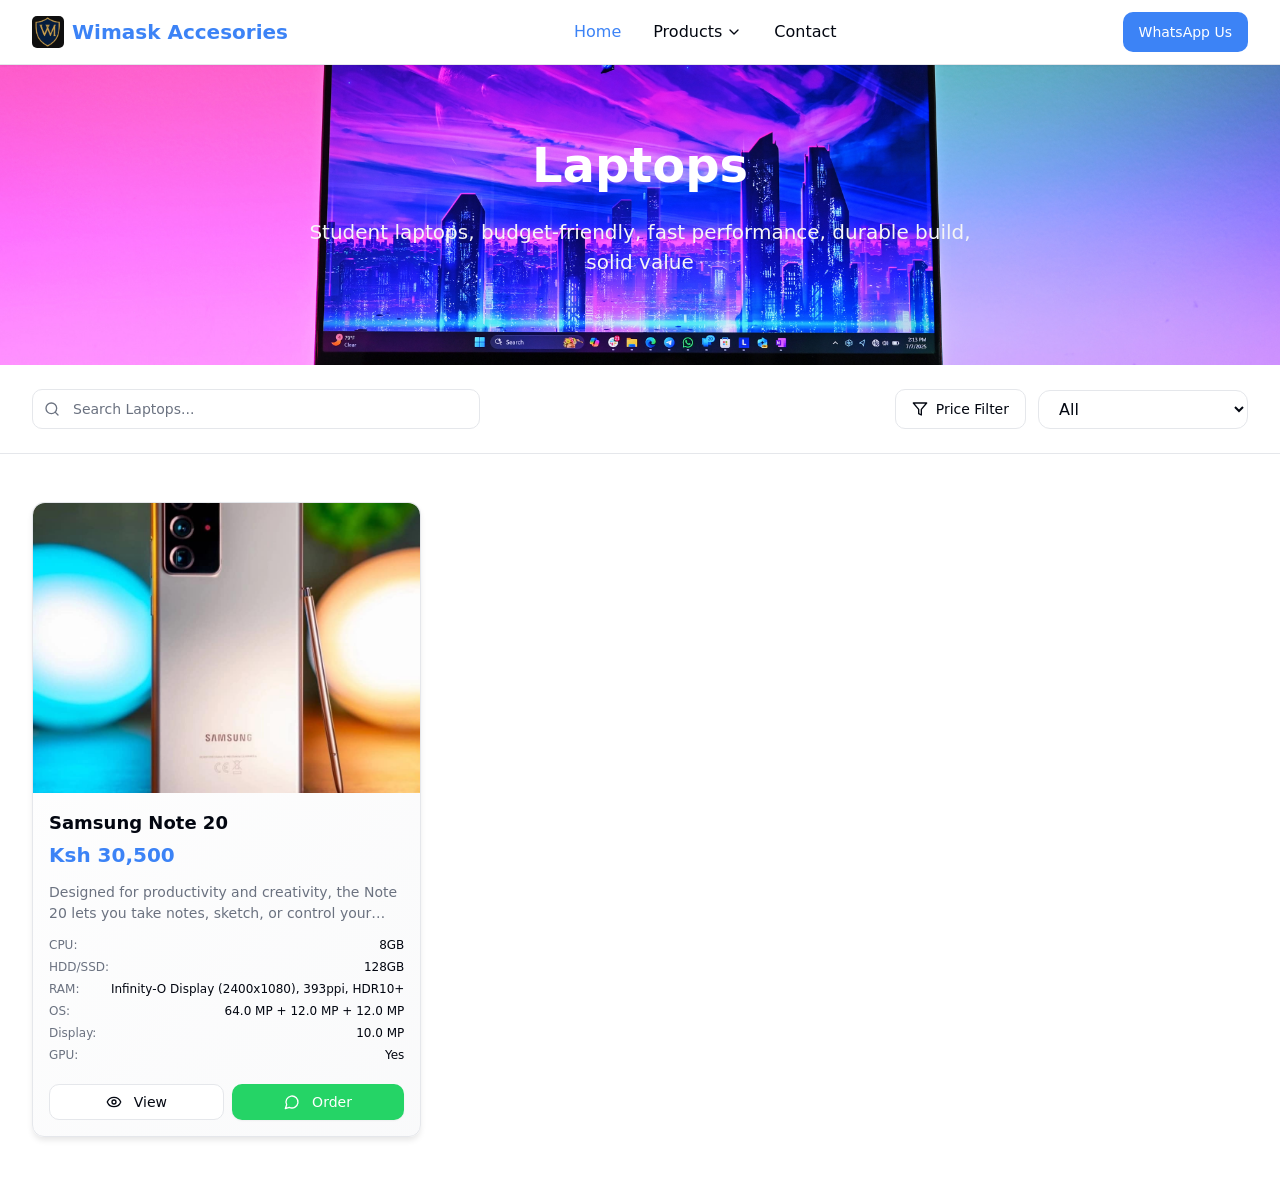
==== commit 6aec1e17: "Starting point for laptops page" ====
--- a/laptops.html
+++ b/laptops.html
@@ -2,52 +2,48 @@
   <head>
     <meta charset="UTF-8" />
     <meta name="viewport" content="width=device-width, initial-scale=1.0" />
-    <title>
-      TechStore Kenya - Premium Electronics &amp; Technology Products
-    </title>
+    <title>Wimask Accessories- Premium Phones &amp; Laptops</title>
     <meta
       name="description"
-      content="Shop premium electronics in Kenya. Phones, TVs, CCTV cameras, laptops, and mattresses with free delivery, warranty included, and 24/7 WhatsApp support."
+      content="Shop online with no login required. Phones and laptops, with delivery and 24/7 WhatsApp support."
     />
     <meta name="author" content="TechStore Kenya" />
     <meta
       name="keywords"
-      content="electronics Kenya, phones Nairobi, laptops Kenya, TVs Nairobi, CCTV cameras, mattresses Kenya, technology products"
+      content="wimask, phones, laptops, affordable , affordable phones, affordable laptops, phones Nairobi, laptops Kenya, technology products, wimask accessories"
     />
 
     <meta
       property="og:title"
-      content="TechStore Kenya - Premium Electronics &amp; Technology"
+      content="Wimask Accessories- Premium Phones &amp; Laptops"
     />
     <meta
       property="og:description"
-      content="Shop premium electronics in Kenya. Phones, TVs, CCTV cameras, laptops, and mattresses with free delivery, warranty included, and 24/7 WhatsApp support."
+      content="Shop online with no login required. Phones and laptops, with delivery and 24/7 WhatsApp support."
     />
     <meta property="og:type" content="website" />
-    <meta property="og:url" content="https://techstore.co.ke" />
-    <meta
-      property="og:image"
-      content="https://lovable.dev/opengraph-image-p98pqg.png"
-    />
-
-    <meta name="twitter:card" content="summary_large_image" />
+    <meta property="og:url" content="https://accessories.wimaskcompany.com" />
+
+    <meta name="twitter:card" content="Wimask Company" />
     <meta
       name="twitter:title"
-      content="TechStore Kenya - Premium Electronics"
+      content="Wimask Accessories- Premium Phones &amp; Laptops"
     />
     <meta
       name="twitter:description"
-      content="Shop premium electronics with free delivery and warranty in Kenya"
+      content="Shop online with no login required. Phones and laptops, with delivery and 24/7 WhatsApp support."
     />
-    <meta
-      name="twitter:image"
-      content="https://lovable.dev/opengraph-image-p98pqg.png"
-    />
 
     <script src="assets/index.js"></script>
 
     <link rel="stylesheet" crossorigin="" href="/assets/index.css" />
+    <style>
+      .mobile-nav {
+        display: none;
+      }
+    </style>
   </head>
+
   <body>
     <div id="root">
       <div
@@ -85,9 +81,13 @@
               ><div
                 class="h-8 w-8 bg-gradient-primary rounded-lg flex items-center justify-center"
               >
-                <span class="text-white font-bold text-sm">T</span>
-              </div>
-              <span>TechStore</span></a
+                <img
+                  src="assets/wimask-logo.png"
+                  alt="Wimask Logo"
+                  style="border-radius: 5px"
+                />
+              </div>
+              <span>Wimask Accesories</span></a
             >
             <div class="hidden md:flex items-center space-x-8">
               <a
@@ -161,65 +161,6 @@
                     ><a
                       class="flex items-center px-4 py-3 text-foreground hover:bg-muted/50 hover:text-primary transition-colors duration-200"
                       role="menuitem"
-                      href="tvs.html"
-                      ><svg
-                        xmlns="http://www.w3.org/2000/svg"
-                        width="24"
-                        height="24"
-                        viewBox="0 0 24 24"
-                        fill="none"
-                        stroke="currentColor"
-                        stroke-width="2"
-                        stroke-linecap="round"
-                        stroke-linejoin="round"
-                        class="lucide lucide-tv h-5 w-5 mr-3 text-primary"
-                      >
-                        <rect
-                          width="20"
-                          height="15"
-                          x="2"
-                          y="7"
-                          rx="2"
-                          ry="2"
-                        ></rect>
-                        <polyline points="17 2 12 7 7 2"></polyline>
-                      </svg>
-                      <div>
-                        <div class="font-medium">TVs</div>
-                        <div class="text-xs text-muted-foreground">
-                          Smart TVs and entertainment systems
-                        </div>
-                      </div></a
-                    ><a
-                      class="flex items-center px-4 py-3 text-foreground hover:bg-muted/50 hover:text-primary transition-colors duration-200"
-                      role="menuitem"
-                      href="cctv.html"
-                      ><svg
-                        xmlns="http://www.w3.org/2000/svg"
-                        width="24"
-                        height="24"
-                        viewBox="0 0 24 24"
-                        fill="none"
-                        stroke="currentColor"
-                        stroke-width="2"
-                        stroke-linecap="round"
-                        stroke-linejoin="round"
-                        class="lucide lucide-camera h-5 w-5 mr-3 text-primary"
-                      >
-                        <path
-                          d="M14.5 4h-5L7 7H4a2 2 0 0 0-2 2v9a2 2 0 0 0 2 2h16a2 2 0 0 0 2-2V9a2 2 0 0 0-2-2h-3l-2.5-3z"
-                        ></path>
-                        <circle cx="12" cy="13" r="3"></circle>
-                      </svg>
-                      <div>
-                        <div class="font-medium">CCTV Cameras</div>
-                        <div class="text-xs text-muted-foreground">
-                          Security cameras and surveillance systems
-                        </div>
-                      </div></a
-                    ><a
-                      class="flex items-center px-4 py-3 text-foreground hover:bg-muted/50 hover:text-primary transition-colors duration-200"
-                      role="menuitem"
                       href="laptops.html"
                       ><svg
                         xmlns="http://www.w3.org/2000/svg"
@@ -243,46 +184,19 @@
                           Computers and computing devices
                         </div>
                       </div></a
-                    ><a
-                      class="flex items-center px-4 py-3 text-foreground hover:bg-muted/50 hover:text-primary transition-colors duration-200"
-                      role="menuitem"
-                      href="mattresses.html"
-                      ><svg
-                        xmlns="http://www.w3.org/2000/svg"
-                        width="24"
-                        height="24"
-                        viewBox="0 0 24 24"
-                        fill="none"
-                        stroke="currentColor"
-                        stroke-width="2"
-                        stroke-linecap="round"
-                        stroke-linejoin="round"
-                        class="lucide lucide-bed h-5 w-5 mr-3 text-primary"
-                      >
-                        <path d="M2 4v16"></path>
-                        <path d="M2 8h18a2 2 0 0 1 2 2v10"></path>
-                        <path d="M2 17h20"></path>
-                        <path d="M6 8v9"></path>
-                      </svg>
-                      <div>
-                        <div class="font-medium">Mattresses</div>
-                        <div class="text-xs text-muted-foreground">
-                          Comfortable beds and sleep solutions
-                        </div>
-                      </div></a
                     >
                   </div>
                 </div>
               </div>
               <a
-                href="tel:+254796020142"
+                href="tel:+254114714182"
                 class="text-foreground hover:text-primary transition-colors duration-200 font-medium"
                 >Contact</a
               >
             </div>
             <div class="hidden md:block">
               <a
-                href="https://wa.me/254796020142?text=Hello%2C%20I'm%20interested%20in%20your%20products"
+                href="https://wa.me/254114714182?text=Hello%2C%20I'm%20interested%20in%20your%20products"
                 target="_blank"
                 rel="noopener noreferrer"
                 aria-label="Contact us on WhatsApp"
@@ -329,7 +243,7 @@
                 Categories
               </div>
               <a
-                class="flex items-center px-4 py-3 ml-4 text-foreground hover:text-primary hover:bg-muted/50 rounded-lg transition-colors duration-200 bg-muted/50"
+                class="flex items-center px-4 py-3 ml-4 text-foreground hover:text-primary hover:bg-muted/50 rounded-lg transition-colors duration-200"
                 href="phones.html"
                 ><svg
                   xmlns="http://www.w3.org/2000/svg"
@@ -348,44 +262,6 @@
                 >Phones</a
               ><a
                 class="flex items-center px-4 py-3 ml-4 text-foreground hover:text-primary hover:bg-muted/50 rounded-lg transition-colors duration-200"
-                href="tvs.html"
-                ><svg
-                  xmlns="http://www.w3.org/2000/svg"
-                  width="24"
-                  height="24"
-                  viewBox="0 0 24 24"
-                  fill="none"
-                  stroke="currentColor"
-                  stroke-width="2"
-                  stroke-linecap="round"
-                  stroke-linejoin="round"
-                  class="lucide lucide-tv h-4 w-4 mr-3"
-                >
-                  <rect width="20" height="15" x="2" y="7" rx="2" ry="2"></rect>
-                  <polyline points="17 2 12 7 7 2"></polyline></svg
-                >TVs</a
-              ><a
-                class="flex items-center px-4 py-3 ml-4 text-foreground hover:text-primary hover:bg-muted/50 rounded-lg transition-colors duration-200"
-                href="cctv.html"
-                ><svg
-                  xmlns="http://www.w3.org/2000/svg"
-                  width="24"
-                  height="24"
-                  viewBox="0 0 24 24"
-                  fill="none"
-                  stroke="currentColor"
-                  stroke-width="2"
-                  stroke-linecap="round"
-                  stroke-linejoin="round"
-                  class="lucide lucide-camera h-4 w-4 mr-3"
-                >
-                  <path
-                    d="M14.5 4h-5L7 7H4a2 2 0 0 0-2 2v9a2 2 0 0 0 2 2h16a2 2 0 0 0 2-2V9a2 2 0 0 0-2-2h-3l-2.5-3z"
-                  ></path>
-                  <circle cx="12" cy="13" r="3"></circle></svg
-                >CCTV Cameras</a
-              ><a
-                class="text-primary flex items-center px-4 py-3 ml-4 text-foreground hover:text-primary hover:bg-muted/50 rounded-lg transition-colors duration-200"
                 href="laptops.html"
                 ><svg
                   xmlns="http://www.w3.org/2000/svg"
@@ -403,36 +279,16 @@
                     d="M20 16V7a2 2 0 0 0-2-2H6a2 2 0 0 0-2 2v9m16 0H4m16 0 1.28 2.55a1 1 0 0 1-.9 1.45H3.62a1 1 0 0 1-.9-1.45L4 16"
                   ></path></svg
                 >Laptops</a
-              ><a
-                class="flex items-center px-4 py-3 ml-4 text-foreground hover:text-primary hover:bg-muted/50 rounded-lg transition-colors duration-200"
-                href="mattresses.html"
-                ><svg
-                  xmlns="http://www.w3.org/2000/svg"
-                  width="24"
-                  height="24"
-                  viewBox="0 0 24 24"
-                  fill="none"
-                  stroke="currentColor"
-                  stroke-width="2"
-                  stroke-linecap="round"
-                  stroke-linejoin="round"
-                  class="lucide lucide-bed h-4 w-4 mr-3"
-                >
-                  <path d="M2 4v16"></path>
-                  <path d="M2 8h18a2 2 0 0 1 2 2v10"></path>
-                  <path d="M2 17h20"></path>
-                  <path d="M6 8v9"></path></svg
-                >Mattresses</a
               >
             </div>
             <a
-              href="tel:+254796020142"
+              href="tel:+254114714182"
               class="block px-4 py-3 text-foreground hover:text-primary hover:bg-muted/50 rounded-lg transition-colors duration-200 font-medium"
               >Contact Us</a
             >
             <div class="px-4 pt-4">
               <a
-                href="https://wa.me/254796020142?text=Hello%2C%20I'm%20interested%20in%20your%20products"
+                href="https://wa.me/254114714182?text=Hello%2C%20I'm%20interested%20in%20your%20products"
                 target="_blank"
                 rel="noopener noreferrer"
                 aria-label="Contact us on WhatsApp"
@@ -443,6 +299,7 @@
           </div>
         </nav>
       </header>
+
       <main id="main-content" class="min-h-screen bg-background">
         <section
           class="bg-gradient-hero py-16"
@@ -670,8 +527,8 @@
                     class="aspect-product overflow-hidden rounded-t-xl bg-muted/30"
                   >
                     <img
-                      src="assets/laptop.jpg"
-                      alt="Oppo A5 Pro"
+                      src="assets/images/samsung-note-20-128.jpg"
+                      alt="Wimask Accesories Phones"
                       loading="lazy"
                       class="product-image h-full w-full object-cover transition-transform duration-300 group-hover:scale-105"
                       sizes="(max-width: 768px) 100vw, (max-width: 1200px) 50vw, 33vw"
@@ -685,12 +542,12 @@
                       <h3
                         class="product-name text-lg font-semibold text-card-foreground line-clamp-2 group-hover:text-primary transition-colors"
                       >
-                        Microsoft Surface Laptop Studio 2
+                        Samsung Note 20
                       </h3>
                       <div class="flex items-center gap-2">
                         <span class="text-xl font-bold text-primary"
                           >Ksh&nbsp;<span class="product-price"
-                            >70,700</span
+                            >30,500</span
                           ></span
                         ><!--<span
                           class="text-sm text-muted-foreground line-through"
@@ -701,38 +558,47 @@
                     <p
                       class="product-description text-sm text-muted-foreground line-clamp-2"
                     >
-                      Creative powerhouse with unique hinge design and Surface
-                      Pen support.
+                      Designed for productivity and creativity, the Note 20 lets
+                      you take notes, sketch, or control your phone effortlessly
+                      with the S Pen. With strong battery life and a sleek,
+                      modern design, it’s the perfect companion for both work
+                      and entertainment.
                     </p>
                     <div class="product-specs space-y-1">
                       <div class="flex justify-between text-xs">
-                        <span class="text-muted-foreground">Processor:</span
+                        <span class="text-muted-foreground">CPU:</span
                         ><span class="text-card-foreground font-medium"
-                          >Intel Core i7-13700H</span
+                          >8GB</span
                         >
                       </div>
                       <div class="flex justify-between text-xs">
-                        <span class="text-muted-foreground">Graphics:</span
+                        <span class="text-muted-foreground">HDD/SSD:</span
                         ><span class="text-card-foreground font-medium"
-                          >NVIDIA RTX 4050 6GB</span
+                          >128GB</span
                         >
                       </div>
                       <div class="flex justify-between text-xs">
-                        <span class="text-muted-foreground">Memory:</span
+                        <span class="text-muted-foreground">RAM:</span
                         ><span class="text-card-foreground font-medium"
-                          >32GB LPDDR5x</span
-                        >
+                          >Infinity-O Display (2400x1080), 393ppi, HDR10+
+                        </span>
                       </div>
                       <div class="flex justify-between text-xs">
-                        <span class="text-muted-foreground">Storage:</span
+                        <span class="text-muted-foreground">OS:</span
                         ><span class="text-card-foreground font-medium"
-                          >MicroSD up to 256GB</span
+                          >64.0 MP + 12.0 MP + 12.0 MP</span
                         >
                       </div>
                       <div class="flex justify-between text-xs">
                         <span class="text-muted-foreground">Display:</span
                         ><span class="text-card-foreground font-medium"
-                          >14.4-inch PixelSense touchscreen</span
+                          >10.0 MP</span
+                        >
+                      </div>
+                      <div class="flex justify-between text-xs">
+                        <span class="text-muted-foreground">GPU:</span
+                        ><span class="text-card-foreground font-medium"
+                          >Yes</span
                         >
                       </div>
                     </div>
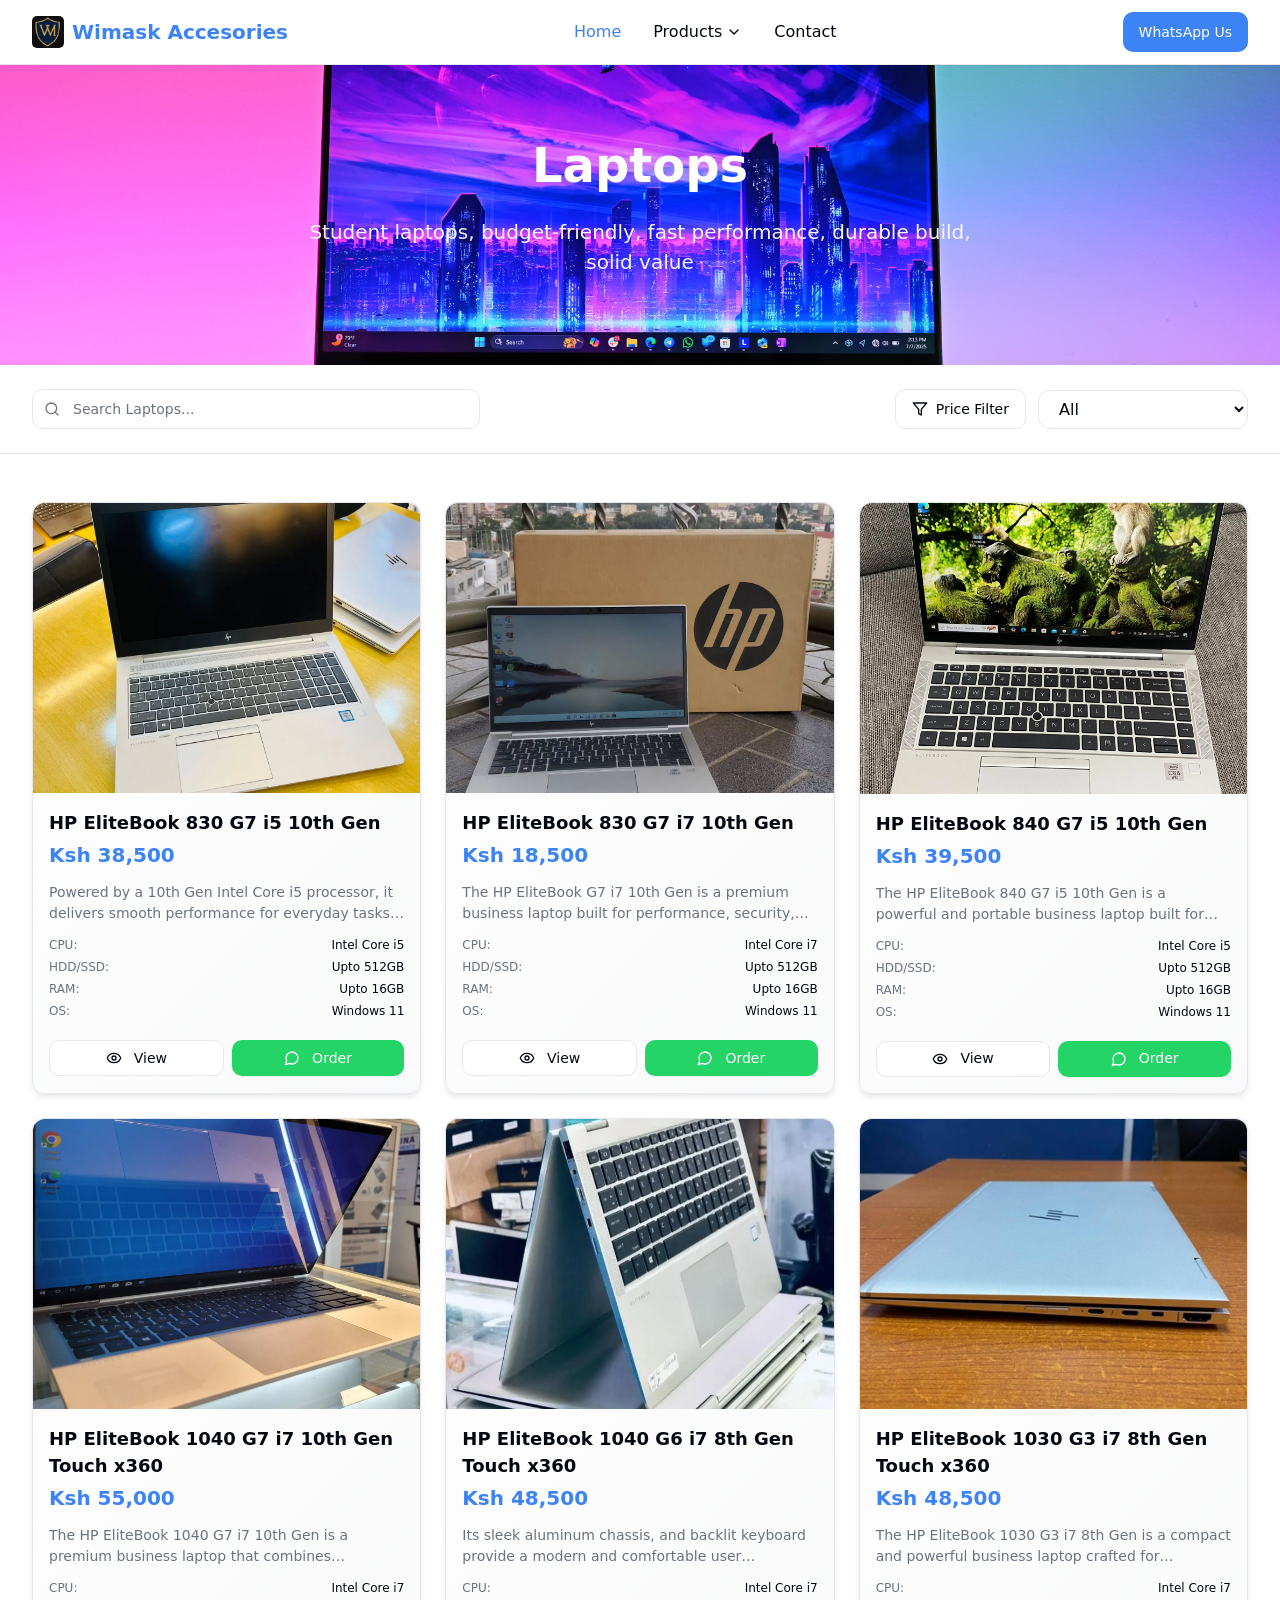
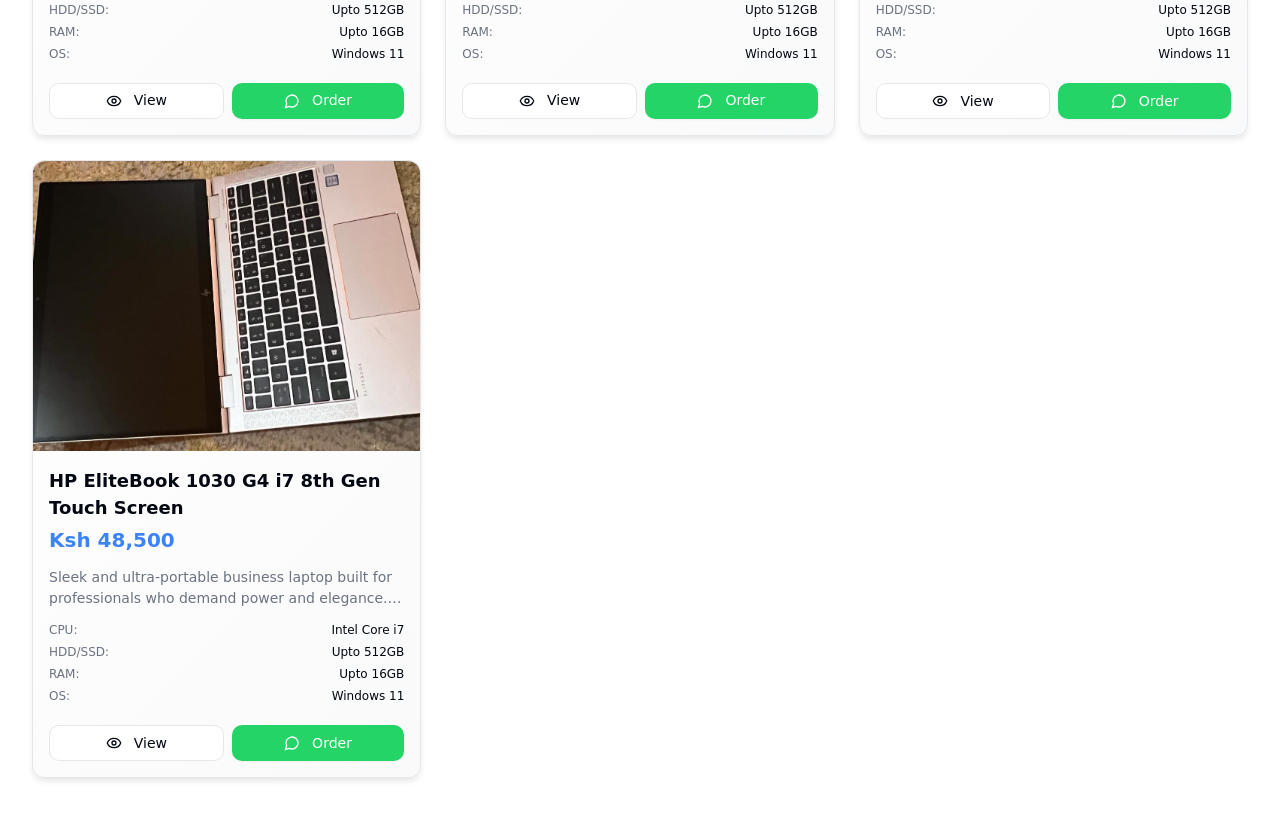
==== commit c0b7063e: "Added laptops to laptop page" ====
--- a/laptops.html
+++ b/laptops.html
@@ -36,7 +36,7 @@
 
     <script src="assets/index.js"></script>
 
-    <link rel="stylesheet" crossorigin="" href="/assets/index.css" />
+    <link rel="stylesheet" href="assets/index.css" />
     <style>
       .mobile-nav {
         display: none;
@@ -527,7 +527,7 @@
                     class="aspect-product overflow-hidden rounded-t-xl bg-muted/30"
                   >
                     <img
-                      src="assets/images/samsung-note-20-128.jpg"
+                      src="assets/images/hp-830-g7-i5-10th.jpg"
                       alt="Wimask Accesories Phones"
                       loading="lazy"
                       class="product-image h-full w-full object-cover transition-transform duration-300 group-hover:scale-105"
@@ -542,12 +542,12 @@
                       <h3
                         class="product-name text-lg font-semibold text-card-foreground line-clamp-2 group-hover:text-primary transition-colors"
                       >
-                        Samsung Note 20
+                        HP EliteBook 830 G7 i5 10th Gen
                       </h3>
                       <div class="flex items-center gap-2">
                         <span class="text-xl font-bold text-primary"
                           >Ksh&nbsp;<span class="product-price"
-                            >30,500</span
+                            >38,500</span
                           ></span
                         ><!--<span
                           class="text-sm text-muted-foreground line-through"
@@ -558,47 +558,35 @@
                     <p
                       class="product-description text-sm text-muted-foreground line-clamp-2"
                     >
-                      Designed for productivity and creativity, the Note 20 lets
-                      you take notes, sketch, or control your phone effortlessly
-                      with the S Pen. With strong battery life and a sleek,
-                      modern design, it’s the perfect companion for both work
-                      and entertainment.
+                      Powered by a 10th Gen Intel Core i5 processor, it delivers
+                      smooth performance for everyday tasks, multitasking, and
+                      office applications. Its lightweight aluminum chassis,
+                      crisp display, and comfortable backlit keyboard make it
+                      ideal for professionals on the move.
                     </p>
                     <div class="product-specs space-y-1">
                       <div class="flex justify-between text-xs">
                         <span class="text-muted-foreground">CPU:</span
                         ><span class="text-card-foreground font-medium"
-                          >8GB</span
+                          >Intel Core i5</span
                         >
                       </div>
                       <div class="flex justify-between text-xs">
                         <span class="text-muted-foreground">HDD/SSD:</span
                         ><span class="text-card-foreground font-medium"
-                          >128GB</span
+                          >Upto 512GB</span
                         >
                       </div>
                       <div class="flex justify-between text-xs">
                         <span class="text-muted-foreground">RAM:</span
                         ><span class="text-card-foreground font-medium"
-                          >Infinity-O Display (2400x1080), 393ppi, HDR10+
+                          >Upto 16GB
                         </span>
                       </div>
                       <div class="flex justify-between text-xs">
                         <span class="text-muted-foreground">OS:</span
                         ><span class="text-card-foreground font-medium"
-                          >64.0 MP + 12.0 MP + 12.0 MP</span
-                        >
-                      </div>
-                      <div class="flex justify-between text-xs">
-                        <span class="text-muted-foreground">Display:</span
-                        ><span class="text-card-foreground font-medium"
-                          >10.0 MP</span
-                        >
-                      </div>
-                      <div class="flex justify-between text-xs">
-                        <span class="text-muted-foreground">GPU:</span
-                        ><span class="text-card-foreground font-medium"
-                          >Yes</span
+                          >Windows 11</span
                         >
                       </div>
                     </div>
@@ -647,6 +635,724 @@
                   </div>
                 </article>
               </div>
+              <div class="scroll-reveal revealed" style="animation-delay: 0ms">
+                <article
+                  class="product-card group cursor-pointer transition-all duration-300 focus-within:ring-2 focus-within:ring-primary/50 h-full"
+                  tabindex="0"
+                  role="button"
+                  aria-label="View details for phone"
+                >
+                  <div
+                    class="aspect-product overflow-hidden rounded-t-xl bg-muted/30"
+                  >
+                    <img
+                      src="assets/images/hp-830-g7-1i-10th.jpg"
+                      alt="Wimask Accesories Phones"
+                      loading="lazy"
+                      class="product-image h-full w-full object-cover transition-transform duration-300 group-hover:scale-105"
+                      sizes="(max-width: 768px) 100vw, (max-width: 1200px) 50vw, 33vw"
+                    />
+                    <div
+                      class="absolute top-3 left-3 flex flex-col gap-2"
+                    ></div>
+                  </div>
+                  <div class="p-4 space-y-3">
+                    <div class="space-y-1">
+                      <h3
+                        class="product-name text-lg font-semibold text-card-foreground line-clamp-2 group-hover:text-primary transition-colors"
+                      >
+                        HP EliteBook 830 G7 i7 10th Gen
+                      </h3>
+                      <div class="flex items-center gap-2">
+                        <span class="text-xl font-bold text-primary"
+                          >Ksh&nbsp;<span class="product-price"
+                            >18,500</span
+                          ></span
+                        ><!--<span
+                          class="text-sm text-muted-foreground line-through"
+                          >Ksh&nbsp;159,999</span
+                        > -->
+                      </div>
+                    </div>
+                    <p
+                      class="product-description text-sm text-muted-foreground line-clamp-2"
+                    >
+                      The HP EliteBook G7 i7 10th Gen is a premium business
+                      laptop built for performance, security, and style. Powered
+                      by a 10th Gen Intel Core i7 processor, it delivers
+                      exceptional speed and efficiency for multitasking and
+                      demanding workloads.
+                    </p>
+                    <div class="product-specs space-y-1">
+                      <div class="flex justify-between text-xs">
+                        <span class="text-muted-foreground">CPU:</span
+                        ><span class="text-card-foreground font-medium"
+                          >Intel Core i7</span
+                        >
+                      </div>
+                      <div class="flex justify-between text-xs">
+                        <span class="text-muted-foreground">HDD/SSD:</span
+                        ><span class="text-card-foreground font-medium"
+                          >Upto 512GB</span
+                        >
+                      </div>
+                      <div class="flex justify-between text-xs">
+                        <span class="text-muted-foreground">RAM:</span
+                        ><span class="text-card-foreground font-medium"
+                          >Upto 16GB
+                        </span>
+                      </div>
+                      <div class="flex justify-between text-xs">
+                        <span class="text-muted-foreground">OS:</span
+                        ><span class="text-card-foreground font-medium"
+                          >Windows 11</span
+                        >
+                      </div>
+                    </div>
+                    <div class="flex gap-2 pt-2">
+                      <button
+                        class="view-modal inline-flex items-center justify-center gap-2 whitespace-nowrap text-sm font-medium ring-offset-background focus-visible:outline-none focus-visible:ring-2 focus-visible:ring-ring focus-visible:ring-offset-2 disabled:pointer-events-none disabled:opacity-50 [&amp;_svg]:pointer-events-none [&amp;_svg]:size-4 [&amp;_svg]:shrink-0 border border-input bg-background h-9 rounded-md px-3 flex-1 transition-all duration-200 hover:bg-primary hover:text-primary-foreground"
+                        aria-label="View details for phone"
+                      >
+                        <svg
+                          xmlns="http://www.w3.org/2000/svg"
+                          width="24"
+                          height="24"
+                          viewBox="0 0 24 24"
+                          fill="none"
+                          stroke="currentColor"
+                          stroke-width="2"
+                          stroke-linecap="round"
+                          stroke-linejoin="round"
+                          class="lucide lucide-eye h-4 w-4 mr-1"
+                        >
+                          <path
+                            d="M2.062 12.348a1 1 0 0 1 0-.696 10.75 10.75 0 0 1 19.876 0 1 1 0 0 1 0 .696 10.75 10.75 0 0 1-19.876 0"
+                          ></path>
+                          <circle cx="12" cy="12" r="3"></circle></svg
+                        >View</button
+                      ><button
+                        class="inline-flex items-center justify-center gap-2 whitespace-nowrap text-sm font-medium ring-offset-background focus-visible:outline-none focus-visible:ring-2 focus-visible:ring-ring focus-visible:ring-offset-2 disabled:pointer-events-none [&amp;_svg]:pointer-events-none [&amp;_svg]:size-4 [&amp;_svg]:shrink-0 bg-whatsapp text-whatsapp-foreground hover:bg-whatsapp-hover shadow-sm hover:shadow-md h-9 rounded-md px-3 flex-1 transition-all duration-200 disabled:opacity-50 disabled:cursor-not-allowed"
+                        aria-label="Order phone via WhatsApp"
+                      >
+                        <svg
+                          xmlns="http://www.w3.org/2000/svg"
+                          width="24"
+                          height="24"
+                          viewBox="0 0 24 24"
+                          fill="none"
+                          stroke="currentColor"
+                          stroke-width="2"
+                          stroke-linecap="round"
+                          stroke-linejoin="round"
+                          class="lucide lucide-message-circle h-4 w-4 mr-1"
+                        >
+                          <path d="M7.9 20A9 9 0 1 0 4 16.1L2 22Z"></path></svg
+                        >Order
+                      </button>
+                    </div>
+                  </div>
+                </article>
+              </div>
+              <div class="scroll-reveal revealed" style="animation-delay: 0ms">
+                <article
+                  class="product-card group cursor-pointer transition-all duration-300 focus-within:ring-2 focus-within:ring-primary/50 h-full"
+                  tabindex="0"
+                  role="button"
+                  aria-label="View details for phone"
+                >
+                  <div
+                    class="aspect-product overflow-hidden rounded-t-xl bg-muted/30"
+                  >
+                    <img
+                      src="assets/images/hp-840-g7-i5-10th.jpg"
+                      alt="Wimask Accesories Phones"
+                      loading="lazy"
+                      class="product-image h-full w-full object-cover transition-transform duration-300 group-hover:scale-105"
+                      sizes="(max-width: 768px) 100vw, (max-width: 1200px) 50vw, 33vw"
+                    />
+                    <div
+                      class="absolute top-3 left-3 flex flex-col gap-2"
+                    ></div>
+                  </div>
+                  <div class="p-4 space-y-3">
+                    <div class="space-y-1">
+                      <h3
+                        class="product-name text-lg font-semibold text-card-foreground line-clamp-2 group-hover:text-primary transition-colors"
+                      >
+                        HP EliteBook 840 G7 i5 10th Gen
+                      </h3>
+                      <div class="flex items-center gap-2">
+                        <span class="text-xl font-bold text-primary"
+                          >Ksh&nbsp;<span class="product-price"
+                            >39,500</span
+                          ></span
+                        ><!--<span
+                          class="text-sm text-muted-foreground line-through"
+                          >Ksh&nbsp;159,999</span
+                        > -->
+                      </div>
+                    </div>
+                    <p
+                      class="product-description text-sm text-muted-foreground line-clamp-2"
+                    >
+                      The HP EliteBook 840 G7 i5 10th Gen is a powerful and
+                      portable business laptop built for modern professionals.
+                      Equipped with a 10th Gen Intel Core i5 processor, it
+                      delivers fast, reliable performance for multitasking and
+                      productivity.
+                    </p>
+                    <div class="product-specs space-y-1">
+                      <div class="flex justify-between text-xs">
+                        <span class="text-muted-foreground">CPU:</span
+                        ><span class="text-card-foreground font-medium"
+                          >Intel Core i5</span
+                        >
+                      </div>
+                      <div class="flex justify-between text-xs">
+                        <span class="text-muted-foreground">HDD/SSD:</span
+                        ><span class="text-card-foreground font-medium"
+                          >Upto 512GB</span
+                        >
+                      </div>
+                      <div class="flex justify-between text-xs">
+                        <span class="text-muted-foreground">RAM:</span
+                        ><span class="text-card-foreground font-medium"
+                          >Upto 16GB
+                        </span>
+                      </div>
+                      <div class="flex justify-between text-xs">
+                        <span class="text-muted-foreground">OS:</span
+                        ><span class="text-card-foreground font-medium"
+                          >Windows 11</span
+                        >
+                      </div>
+                    </div>
+                    <div class="flex gap-2 pt-2">
+                      <button
+                        class="view-modal inline-flex items-center justify-center gap-2 whitespace-nowrap text-sm font-medium ring-offset-background focus-visible:outline-none focus-visible:ring-2 focus-visible:ring-ring focus-visible:ring-offset-2 disabled:pointer-events-none disabled:opacity-50 [&amp;_svg]:pointer-events-none [&amp;_svg]:size-4 [&amp;_svg]:shrink-0 border border-input bg-background h-9 rounded-md px-3 flex-1 transition-all duration-200 hover:bg-primary hover:text-primary-foreground"
+                        aria-label="View details for phone"
+                      >
+                        <svg
+                          xmlns="http://www.w3.org/2000/svg"
+                          width="24"
+                          height="24"
+                          viewBox="0 0 24 24"
+                          fill="none"
+                          stroke="currentColor"
+                          stroke-width="2"
+                          stroke-linecap="round"
+                          stroke-linejoin="round"
+                          class="lucide lucide-eye h-4 w-4 mr-1"
+                        >
+                          <path
+                            d="M2.062 12.348a1 1 0 0 1 0-.696 10.75 10.75 0 0 1 19.876 0 1 1 0 0 1 0 .696 10.75 10.75 0 0 1-19.876 0"
+                          ></path>
+                          <circle cx="12" cy="12" r="3"></circle></svg
+                        >View</button
+                      ><button
+                        class="inline-flex items-center justify-center gap-2 whitespace-nowrap text-sm font-medium ring-offset-background focus-visible:outline-none focus-visible:ring-2 focus-visible:ring-ring focus-visible:ring-offset-2 disabled:pointer-events-none [&amp;_svg]:pointer-events-none [&amp;_svg]:size-4 [&amp;_svg]:shrink-0 bg-whatsapp text-whatsapp-foreground hover:bg-whatsapp-hover shadow-sm hover:shadow-md h-9 rounded-md px-3 flex-1 transition-all duration-200 disabled:opacity-50 disabled:cursor-not-allowed"
+                        aria-label="Order phone via WhatsApp"
+                      >
+                        <svg
+                          xmlns="http://www.w3.org/2000/svg"
+                          width="24"
+                          height="24"
+                          viewBox="0 0 24 24"
+                          fill="none"
+                          stroke="currentColor"
+                          stroke-width="2"
+                          stroke-linecap="round"
+                          stroke-linejoin="round"
+                          class="lucide lucide-message-circle h-4 w-4 mr-1"
+                        >
+                          <path d="M7.9 20A9 9 0 1 0 4 16.1L2 22Z"></path></svg
+                        >Order
+                      </button>
+                    </div>
+                  </div>
+                </article>
+              </div>
+              <div class="scroll-reveal revealed" style="animation-delay: 0ms">
+                <article
+                  class="product-card group cursor-pointer transition-all duration-300 focus-within:ring-2 focus-within:ring-primary/50 h-full"
+                  tabindex="0"
+                  role="button"
+                  aria-label="View details for phone"
+                >
+                  <div
+                    class="aspect-product overflow-hidden rounded-t-xl bg-muted/30"
+                  >
+                    <img
+                      src="assets/images/hp-1040-g7-i5-10th.jpg"
+                      alt="Wimask Accesories Phones"
+                      loading="lazy"
+                      class="product-image h-full w-full object-cover transition-transform duration-300 group-hover:scale-105"
+                      sizes="(max-width: 768px) 100vw, (max-width: 1200px) 50vw, 33vw"
+                    />
+                    <div
+                      class="absolute top-3 left-3 flex flex-col gap-2"
+                    ></div>
+                  </div>
+                  <div class="p-4 space-y-3">
+                    <div class="space-y-1">
+                      <h3
+                        class="product-name text-lg font-semibold text-card-foreground line-clamp-2 group-hover:text-primary transition-colors"
+                      >
+                        HP EliteBook 1040 G7 i7 10th Gen <br />
+                        Touch x360
+                      </h3>
+                      <div class="flex items-center gap-2">
+                        <span class="text-xl font-bold text-primary"
+                          >Ksh&nbsp;<span class="product-price"
+                            >55,000</span
+                          ></span
+                        ><!--<span
+                          class="text-sm text-muted-foreground line-through"
+                          >Ksh&nbsp;159,999</span
+                        > -->
+                      </div>
+                    </div>
+                    <p
+                      class="product-description text-sm text-muted-foreground line-clamp-2"
+                    >
+                      The HP EliteBook 1040 G7 i7 10th Gen is a premium business
+                      laptop that combines exceptional power, portability, and
+                      design. Featuring a 10th Gen Intel Core i7 processor, it
+                      delivers top-tier performance for demanding workloads and
+                      seamless multitasking.
+                    </p>
+                    <div class="product-specs space-y-1">
+                      <div class="flex justify-between text-xs">
+                        <span class="text-muted-foreground">CPU:</span
+                        ><span class="text-card-foreground font-medium"
+                          >Intel Core i7</span
+                        >
+                      </div>
+                      <div class="flex justify-between text-xs">
+                        <span class="text-muted-foreground">HDD/SSD:</span
+                        ><span class="text-card-foreground font-medium"
+                          >Upto 512GB</span
+                        >
+                      </div>
+                      <div class="flex justify-between text-xs">
+                        <span class="text-muted-foreground">RAM:</span
+                        ><span class="text-card-foreground font-medium"
+                          >Upto 16GB
+                        </span>
+                      </div>
+                      <div class="flex justify-between text-xs">
+                        <span class="text-muted-foreground">OS:</span
+                        ><span class="text-card-foreground font-medium"
+                          >Windows 11</span
+                        >
+                      </div>
+                    </div>
+                    <div class="flex gap-2 pt-2">
+                      <button
+                        class="view-modal inline-flex items-center justify-center gap-2 whitespace-nowrap text-sm font-medium ring-offset-background focus-visible:outline-none focus-visible:ring-2 focus-visible:ring-ring focus-visible:ring-offset-2 disabled:pointer-events-none disabled:opacity-50 [&amp;_svg]:pointer-events-none [&amp;_svg]:size-4 [&amp;_svg]:shrink-0 border border-input bg-background h-9 rounded-md px-3 flex-1 transition-all duration-200 hover:bg-primary hover:text-primary-foreground"
+                        aria-label="View details for phone"
+                      >
+                        <svg
+                          xmlns="http://www.w3.org/2000/svg"
+                          width="24"
+                          height="24"
+                          viewBox="0 0 24 24"
+                          fill="none"
+                          stroke="currentColor"
+                          stroke-width="2"
+                          stroke-linecap="round"
+                          stroke-linejoin="round"
+                          class="lucide lucide-eye h-4 w-4 mr-1"
+                        >
+                          <path
+                            d="M2.062 12.348a1 1 0 0 1 0-.696 10.75 10.75 0 0 1 19.876 0 1 1 0 0 1 0 .696 10.75 10.75 0 0 1-19.876 0"
+                          ></path>
+                          <circle cx="12" cy="12" r="3"></circle></svg
+                        >View</button
+                      ><button
+                        class="inline-flex items-center justify-center gap-2 whitespace-nowrap text-sm font-medium ring-offset-background focus-visible:outline-none focus-visible:ring-2 focus-visible:ring-ring focus-visible:ring-offset-2 disabled:pointer-events-none [&amp;_svg]:pointer-events-none [&amp;_svg]:size-4 [&amp;_svg]:shrink-0 bg-whatsapp text-whatsapp-foreground hover:bg-whatsapp-hover shadow-sm hover:shadow-md h-9 rounded-md px-3 flex-1 transition-all duration-200 disabled:opacity-50 disabled:cursor-not-allowed"
+                        aria-label="Order phone via WhatsApp"
+                      >
+                        <svg
+                          xmlns="http://www.w3.org/2000/svg"
+                          width="24"
+                          height="24"
+                          viewBox="0 0 24 24"
+                          fill="none"
+                          stroke="currentColor"
+                          stroke-width="2"
+                          stroke-linecap="round"
+                          stroke-linejoin="round"
+                          class="lucide lucide-message-circle h-4 w-4 mr-1"
+                        >
+                          <path d="M7.9 20A9 9 0 1 0 4 16.1L2 22Z"></path></svg
+                        >Order
+                      </button>
+                    </div>
+                  </div>
+                </article>
+              </div>
+              <div class="scroll-reveal revealed" style="animation-delay: 0ms">
+                <article
+                  class="product-card group cursor-pointer transition-all duration-300 focus-within:ring-2 focus-within:ring-primary/50 h-full"
+                  tabindex="0"
+                  role="button"
+                  aria-label="View details for phone"
+                >
+                  <div
+                    class="aspect-product overflow-hidden rounded-t-xl bg-muted/30"
+                  >
+                    <img
+                      src="assets/images/hp-1040-g6-i7-8th.jpg"
+                      alt="Wimask Accesories Phones"
+                      loading="lazy"
+                      class="product-image h-full w-full object-cover transition-transform duration-300 group-hover:scale-105"
+                      sizes="(max-width: 768px) 100vw, (max-width: 1200px) 50vw, 33vw"
+                    />
+                    <div
+                      class="absolute top-3 left-3 flex flex-col gap-2"
+                    ></div>
+                  </div>
+                  <div class="p-4 space-y-3">
+                    <div class="space-y-1">
+                      <h3
+                        class="product-name text-lg font-semibold text-card-foreground line-clamp-2 group-hover:text-primary transition-colors"
+                      >
+                        HP EliteBook 1040 G6 i7 8th Gen <br />
+                        Touch x360
+                      </h3>
+                      <div class="flex items-center gap-2">
+                        <span class="text-xl font-bold text-primary"
+                          >Ksh&nbsp;<span class="product-price"
+                            >48,500</span
+                          ></span
+                        ><!--<span
+                          class="text-sm text-muted-foreground line-through"
+                          >Ksh&nbsp;159,999</span
+                        > -->
+                      </div>
+                    </div>
+                    <p
+                      class="product-description text-sm text-muted-foreground line-clamp-2"
+                    >
+                      Its sleek aluminum chassis, and backlit keyboard provide a
+                      modern and comfortable user experience. With strong
+                      security features, long battery life, and crystal-clear
+                      audio by Bang & Olufsen, the EliteBook 1040 G6 i7 is the
+                      perfect companion for executives and professionals on the
+                      move.
+                    </p>
+                    <div class="product-specs space-y-1">
+                      <div class="flex justify-between text-xs">
+                        <span class="text-muted-foreground">CPU:</span
+                        ><span class="text-card-foreground font-medium"
+                          >Intel Core i7</span
+                        >
+                      </div>
+                      <div class="flex justify-between text-xs">
+                        <span class="text-muted-foreground">HDD/SSD:</span
+                        ><span class="text-card-foreground font-medium"
+                          >Upto 512GB</span
+                        >
+                      </div>
+                      <div class="flex justify-between text-xs">
+                        <span class="text-muted-foreground">RAM:</span
+                        ><span class="text-card-foreground font-medium"
+                          >Upto 16GB
+                        </span>
+                      </div>
+                      <div class="flex justify-between text-xs">
+                        <span class="text-muted-foreground">OS:</span
+                        ><span class="text-card-foreground font-medium"
+                          >Windows 11</span
+                        >
+                      </div>
+                    </div>
+                    <div class="flex gap-2 pt-2">
+                      <button
+                        class="view-modal inline-flex items-center justify-center gap-2 whitespace-nowrap text-sm font-medium ring-offset-background focus-visible:outline-none focus-visible:ring-2 focus-visible:ring-ring focus-visible:ring-offset-2 disabled:pointer-events-none disabled:opacity-50 [&amp;_svg]:pointer-events-none [&amp;_svg]:size-4 [&amp;_svg]:shrink-0 border border-input bg-background h-9 rounded-md px-3 flex-1 transition-all duration-200 hover:bg-primary hover:text-primary-foreground"
+                        aria-label="View details for phone"
+                      >
+                        <svg
+                          xmlns="http://www.w3.org/2000/svg"
+                          width="24"
+                          height="24"
+                          viewBox="0 0 24 24"
+                          fill="none"
+                          stroke="currentColor"
+                          stroke-width="2"
+                          stroke-linecap="round"
+                          stroke-linejoin="round"
+                          class="lucide lucide-eye h-4 w-4 mr-1"
+                        >
+                          <path
+                            d="M2.062 12.348a1 1 0 0 1 0-.696 10.75 10.75 0 0 1 19.876 0 1 1 0 0 1 0 .696 10.75 10.75 0 0 1-19.876 0"
+                          ></path>
+                          <circle cx="12" cy="12" r="3"></circle></svg
+                        >View</button
+                      ><button
+                        class="inline-flex items-center justify-center gap-2 whitespace-nowrap text-sm font-medium ring-offset-background focus-visible:outline-none focus-visible:ring-2 focus-visible:ring-ring focus-visible:ring-offset-2 disabled:pointer-events-none [&amp;_svg]:pointer-events-none [&amp;_svg]:size-4 [&amp;_svg]:shrink-0 bg-whatsapp text-whatsapp-foreground hover:bg-whatsapp-hover shadow-sm hover:shadow-md h-9 rounded-md px-3 flex-1 transition-all duration-200 disabled:opacity-50 disabled:cursor-not-allowed"
+                        aria-label="Order phone via WhatsApp"
+                      >
+                        <svg
+                          xmlns="http://www.w3.org/2000/svg"
+                          width="24"
+                          height="24"
+                          viewBox="0 0 24 24"
+                          fill="none"
+                          stroke="currentColor"
+                          stroke-width="2"
+                          stroke-linecap="round"
+                          stroke-linejoin="round"
+                          class="lucide lucide-message-circle h-4 w-4 mr-1"
+                        >
+                          <path d="M7.9 20A9 9 0 1 0 4 16.1L2 22Z"></path></svg
+                        >Order
+                      </button>
+                    </div>
+                  </div>
+                </article>
+              </div>
+              <div class="scroll-reveal revealed" style="animation-delay: 0ms">
+                <article
+                  class="product-card group cursor-pointer transition-all duration-300 focus-within:ring-2 focus-within:ring-primary/50 h-full"
+                  tabindex="0"
+                  role="button"
+                  aria-label="View details for phone"
+                >
+                  <div
+                    class="aspect-product overflow-hidden rounded-t-xl bg-muted/30"
+                  >
+                    <img
+                      src="assets/images/hp-1030-g3-i7-8th.jpg"
+                      alt="Wimask Accesories Phones"
+                      loading="lazy"
+                      class="product-image h-full w-full object-cover transition-transform duration-300 group-hover:scale-105"
+                      sizes="(max-width: 768px) 100vw, (max-width: 1200px) 50vw, 33vw"
+                    />
+                    <div
+                      class="absolute top-3 left-3 flex flex-col gap-2"
+                    ></div>
+                  </div>
+                  <div class="p-4 space-y-3">
+                    <div class="space-y-1">
+                      <h3
+                        class="product-name text-lg font-semibold text-card-foreground line-clamp-2 group-hover:text-primary transition-colors"
+                      >
+                        HP EliteBook 1030 G3 i7 8th Gen <br />
+                        Touch x360
+                      </h3>
+                      <div class="flex items-center gap-2">
+                        <span class="text-xl font-bold text-primary"
+                          >Ksh&nbsp;<span class="product-price"
+                            >48,500</span
+                          ></span
+                        ><!--<span
+                          class="text-sm text-muted-foreground line-through"
+                          >Ksh&nbsp;159,999</span
+                        > -->
+                      </div>
+                    </div>
+                    <p
+                      class="product-description text-sm text-muted-foreground line-clamp-2"
+                    >
+                      The HP EliteBook 1030 G3 i7 8th Gen is a compact and
+                      powerful business laptop crafted for professionals who
+                      value performance and mobility. Equipped with an 8th Gen
+                      Intel Core i7 processor, it delivers fast and efficient
+                      multitasking for demanding tasks.
+                    </p>
+                    <div class="product-specs space-y-1">
+                      <div class="flex justify-between text-xs">
+                        <span class="text-muted-foreground">CPU:</span
+                        ><span class="text-card-foreground font-medium"
+                          >Intel Core i7</span
+                        >
+                      </div>
+                      <div class="flex justify-between text-xs">
+                        <span class="text-muted-foreground">HDD/SSD:</span
+                        ><span class="text-card-foreground font-medium"
+                          >Upto 512GB</span
+                        >
+                      </div>
+                      <div class="flex justify-between text-xs">
+                        <span class="text-muted-foreground">RAM:</span
+                        ><span class="text-card-foreground font-medium"
+                          >Upto 16GB
+                        </span>
+                      </div>
+                      <div class="flex justify-between text-xs">
+                        <span class="text-muted-foreground">OS:</span
+                        ><span class="text-card-foreground font-medium"
+                          >Windows 11</span
+                        >
+                      </div>
+                    </div>
+                    <div class="flex gap-2 pt-2">
+                      <button
+                        class="view-modal inline-flex items-center justify-center gap-2 whitespace-nowrap text-sm font-medium ring-offset-background focus-visible:outline-none focus-visible:ring-2 focus-visible:ring-ring focus-visible:ring-offset-2 disabled:pointer-events-none disabled:opacity-50 [&amp;_svg]:pointer-events-none [&amp;_svg]:size-4 [&amp;_svg]:shrink-0 border border-input bg-background h-9 rounded-md px-3 flex-1 transition-all duration-200 hover:bg-primary hover:text-primary-foreground"
+                        aria-label="View details for phone"
+                      >
+                        <svg
+                          xmlns="http://www.w3.org/2000/svg"
+                          width="24"
+                          height="24"
+                          viewBox="0 0 24 24"
+                          fill="none"
+                          stroke="currentColor"
+                          stroke-width="2"
+                          stroke-linecap="round"
+                          stroke-linejoin="round"
+                          class="lucide lucide-eye h-4 w-4 mr-1"
+                        >
+                          <path
+                            d="M2.062 12.348a1 1 0 0 1 0-.696 10.75 10.75 0 0 1 19.876 0 1 1 0 0 1 0 .696 10.75 10.75 0 0 1-19.876 0"
+                          ></path>
+                          <circle cx="12" cy="12" r="3"></circle></svg
+                        >View</button
+                      ><button
+                        class="inline-flex items-center justify-center gap-2 whitespace-nowrap text-sm font-medium ring-offset-background focus-visible:outline-none focus-visible:ring-2 focus-visible:ring-ring focus-visible:ring-offset-2 disabled:pointer-events-none [&amp;_svg]:pointer-events-none [&amp;_svg]:size-4 [&amp;_svg]:shrink-0 bg-whatsapp text-whatsapp-foreground hover:bg-whatsapp-hover shadow-sm hover:shadow-md h-9 rounded-md px-3 flex-1 transition-all duration-200 disabled:opacity-50 disabled:cursor-not-allowed"
+                        aria-label="Order phone via WhatsApp"
+                      >
+                        <svg
+                          xmlns="http://www.w3.org/2000/svg"
+                          width="24"
+                          height="24"
+                          viewBox="0 0 24 24"
+                          fill="none"
+                          stroke="currentColor"
+                          stroke-width="2"
+                          stroke-linecap="round"
+                          stroke-linejoin="round"
+                          class="lucide lucide-message-circle h-4 w-4 mr-1"
+                        >
+                          <path d="M7.9 20A9 9 0 1 0 4 16.1L2 22Z"></path></svg
+                        >Order
+                      </button>
+                    </div>
+                  </div>
+                </article>
+              </div>
+              <div class="scroll-reveal revealed" style="animation-delay: 0ms">
+                <article
+                  class="product-card group cursor-pointer transition-all duration-300 focus-within:ring-2 focus-within:ring-primary/50 h-full"
+                  tabindex="0"
+                  role="button"
+                  aria-label="View details for phone"
+                >
+                  <div
+                    class="aspect-product overflow-hidden rounded-t-xl bg-muted/30"
+                  >
+                    <img
+                      src="assets/images/hp-1030-g4-i7-8th.jpg"
+                      alt="Wimask Accesories Phones"
+                      loading="lazy"
+                      class="product-image h-full w-full object-cover transition-transform duration-300 group-hover:scale-105"
+                      sizes="(max-width: 768px) 100vw, (max-width: 1200px) 50vw, 33vw"
+                    />
+                    <div
+                      class="absolute top-3 left-3 flex flex-col gap-2"
+                    ></div>
+                  </div>
+                  <div class="p-4 space-y-3">
+                    <div class="space-y-1">
+                      <h3
+                        class="product-name text-lg font-semibold text-card-foreground line-clamp-2 group-hover:text-primary transition-colors"
+                      >
+                        HP EliteBook 1030 G4 i7 8th Gen <br />
+                        Touch Screen
+                      </h3>
+                      <div class="flex items-center gap-2">
+                        <span class="text-xl font-bold text-primary"
+                          >Ksh&nbsp;<span class="product-price"
+                            >48,500</span
+                          ></span
+                        ><!--<span
+                          class="text-sm text-muted-foreground line-through"
+                          >Ksh&nbsp;159,999</span
+                        > -->
+                      </div>
+                    </div>
+                    <p
+                      class="product-description text-sm text-muted-foreground line-clamp-2"
+                    >
+                      Sleek and ultra-portable business laptop built for
+                      professionals who demand power and elegance. Powered by an
+                      8th Gen Intel Core i7 processor, it delivers fast,
+                      responsive performance for multitasking and productivity.
+                    </p>
+                    <div class="product-specs space-y-1">
+                      <div class="flex justify-between text-xs">
+                        <span class="text-muted-foreground">CPU:</span
+                        ><span class="text-card-foreground font-medium"
+                          >Intel Core i7</span
+                        >
+                      </div>
+                      <div class="flex justify-between text-xs">
+                        <span class="text-muted-foreground">HDD/SSD:</span
+                        ><span class="text-card-foreground font-medium"
+                          >Upto 512GB</span
+                        >
+                      </div>
+                      <div class="flex justify-between text-xs">
+                        <span class="text-muted-foreground">RAM:</span
+                        ><span class="text-card-foreground font-medium"
+                          >Upto 16GB
+                        </span>
+                      </div>
+                      <div class="flex justify-between text-xs">
+                        <span class="text-muted-foreground">OS:</span
+                        ><span class="text-card-foreground font-medium"
+                          >Windows 11</span
+                        >
+                      </div>
+                    </div>
+                    <div class="flex gap-2 pt-2">
+                      <button
+                        class="view-modal inline-flex items-center justify-center gap-2 whitespace-nowrap text-sm font-medium ring-offset-background focus-visible:outline-none focus-visible:ring-2 focus-visible:ring-ring focus-visible:ring-offset-2 disabled:pointer-events-none disabled:opacity-50 [&amp;_svg]:pointer-events-none [&amp;_svg]:size-4 [&amp;_svg]:shrink-0 border border-input bg-background h-9 rounded-md px-3 flex-1 transition-all duration-200 hover:bg-primary hover:text-primary-foreground"
+                        aria-label="View details for phone"
+                      >
+                        <svg
+                          xmlns="http://www.w3.org/2000/svg"
+                          width="24"
+                          height="24"
+                          viewBox="0 0 24 24"
+                          fill="none"
+                          stroke="currentColor"
+                          stroke-width="2"
+                          stroke-linecap="round"
+                          stroke-linejoin="round"
+                          class="lucide lucide-eye h-4 w-4 mr-1"
+                        >
+                          <path
+                            d="M2.062 12.348a1 1 0 0 1 0-.696 10.75 10.75 0 0 1 19.876 0 1 1 0 0 1 0 .696 10.75 10.75 0 0 1-19.876 0"
+                          ></path>
+                          <circle cx="12" cy="12" r="3"></circle></svg
+                        >View</button
+                      ><button
+                        class="inline-flex items-center justify-center gap-2 whitespace-nowrap text-sm font-medium ring-offset-background focus-visible:outline-none focus-visible:ring-2 focus-visible:ring-ring focus-visible:ring-offset-2 disabled:pointer-events-none [&amp;_svg]:pointer-events-none [&amp;_svg]:size-4 [&amp;_svg]:shrink-0 bg-whatsapp text-whatsapp-foreground hover:bg-whatsapp-hover shadow-sm hover:shadow-md h-9 rounded-md px-3 flex-1 transition-all duration-200 disabled:opacity-50 disabled:cursor-not-allowed"
+                        aria-label="Order phone via WhatsApp"
+                      >
+                        <svg
+                          xmlns="http://www.w3.org/2000/svg"
+                          width="24"
+                          height="24"
+                          viewBox="0 0 24 24"
+                          fill="none"
+                          stroke="currentColor"
+                          stroke-width="2"
+                          stroke-linecap="round"
+                          stroke-linejoin="round"
+                          class="lucide lucide-message-circle h-4 w-4 mr-1"
+                        >
+                          <path d="M7.9 20A9 9 0 1 0 4 16.1L2 22Z"></path></svg
+                        >Order
+                      </button>
+                    </div>
+                  </div>
+                </article>
+              </div>
             </div>
           </div>
         </section>
